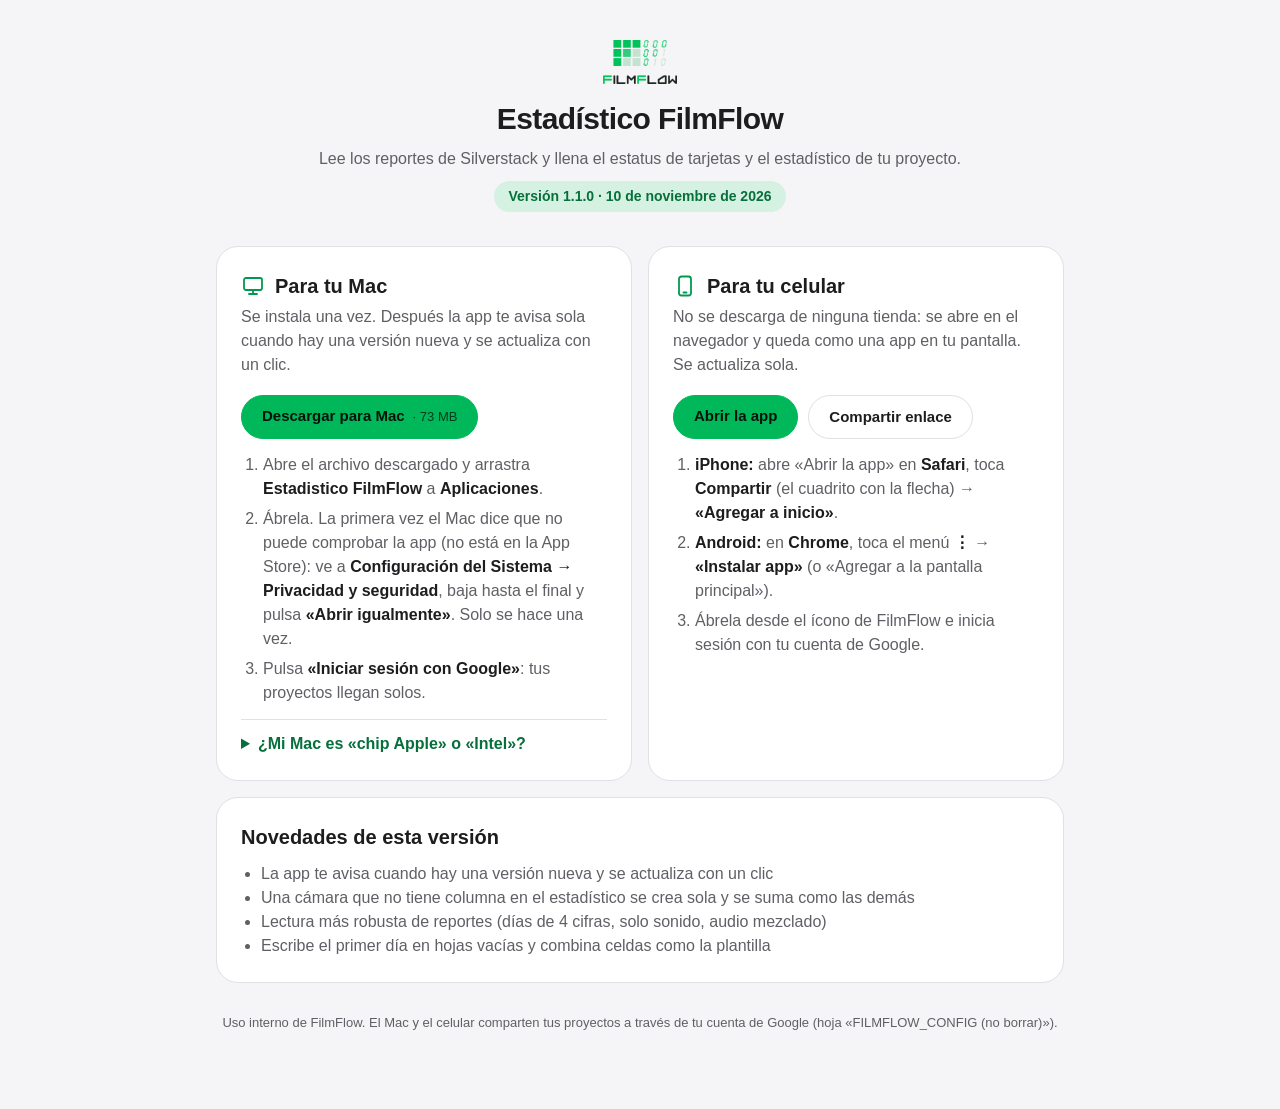
==== index.html @ 20739959 "Versión 1.1.0" ====
<!doctype html>
<html lang="es">
<head>
<meta charset="utf-8">
<meta name="viewport" content="width=device-width,initial-scale=1,viewport-fit=cover">
<title>Estadístico FilmFlow · Descargar</title>
<meta name="description" content="Descarga la app Estadístico FilmFlow para Mac y ábrela en tu celular.">
<link rel="icon" href="app/assets/icono-192.png">
<link rel="apple-touch-icon" href="app/assets/icono-180.png">
<link rel="stylesheet" href="app/paleta.css">
<style>
  :root{--r:22px}
  *{box-sizing:border-box}
  body{margin:0;background:var(--fondo);color:var(--texto);font:16px/1.5 -apple-system,BlinkMacSystemFont,"SF Pro Text","Helvetica Neue",Arial,sans-serif;-webkit-font-smoothing:antialiased}
  main{max-width:880px;margin:0 auto;padding:40px 16px 64px}
  header{display:flex;flex-direction:column;align-items:center;text-align:center;gap:10px;margin-bottom:34px}
  header img{height:44px}
  .logo-oscuro{display:none}
  @media (prefers-color-scheme: dark){.logo-claro{display:none}.logo-oscuro{display:block}}
  h1{font-size:30px;line-height:1.15;margin:8px 0 0;letter-spacing:-.02em}
  .sub{color:var(--texto2);margin:0}
  .chip{display:inline-flex;gap:8px;align-items:center;background:var(--seleccion);color:var(--acento-texto);border-radius:999px;padding:5px 14px;font-size:14px;font-weight:600}
  .grid{display:grid;grid-template-columns:1fr 1fr;gap:16px}
  @media (max-width:720px){.grid{grid-template-columns:1fr}}
  .tarjeta{background:var(--superficie);border:1px solid var(--separador);border-radius:var(--r);padding:24px}
  .tarjeta h2{font-size:20px;margin:0 0 4px;display:flex;align-items:center;gap:10px}
  .tarjeta h2 svg{width:24px;height:24px;flex:none;color:var(--acento-ui)}
  .botones{display:flex;flex-wrap:wrap;gap:10px;margin:18px 0 6px}
  .btn{display:inline-flex;align-items:center;justify-content:center;gap:8px;min-height:44px;padding:0 20px;border-radius:999px;font-weight:600;font-size:15px;
       text-decoration:none;border:1px solid var(--separador);background:var(--boton);color:var(--texto);cursor:pointer}
  .btn:hover{background:var(--boton-hover)}
  .btn.principal{background:var(--acento);border-color:var(--acento);color:var(--sobre-acento)}
  .btn.principal:hover{background:var(--acento-hover)}
  .btn[hidden]{display:none}
  .peso{font-weight:400;opacity:.75;font-size:13px}
  ol{margin:14px 0 0;padding-left:22px;color:var(--texto2)}
  ol li{margin:6px 0}
  b,strong{color:var(--texto)}
  details{margin-top:14px;border-top:1px solid var(--separador);padding-top:12px}
  summary{cursor:pointer;font-weight:600;color:var(--acento-texto)}
  .novedades{margin-top:16px}
  .novedades ul{margin:10px 0 0;padding-left:20px;color:var(--texto2)}
  .nota{font-size:13px;color:var(--texto2);text-align:center;margin-top:30px}
  #toast{position:fixed;left:50%;bottom:24px;transform:translateX(-50%);background:var(--texto);color:var(--fondo);padding:10px 18px;border-radius:999px;font-size:14px;opacity:0;transition:opacity .2s;pointer-events:none}
  #toast.on{opacity:1}
</style>
</head>
<body>
<main>
  <header>
    <img class="logo-claro" src="app/assets/logo_filmflow_claro.png" alt="FilmFlow">
    <img class="logo-oscuro" src="app/assets/logo_filmflow_oscuro.png" alt="FilmFlow">
    <h1>Estadístico FilmFlow</h1>
    <p class="sub">Lee los reportes de Silverstack y llena el estatus de tarjetas y el estadístico de tu proyecto.</p>
    <span class="chip" id="version">Última versión</span>
  </header>

  <div class="grid">
    <section class="tarjeta">
      <h2><svg viewBox="0 0 24 24" fill="none" stroke="currentColor" stroke-width="1.8" stroke-linecap="round"><rect x="3" y="4" width="18" height="12" rx="2"/><path d="M8 20h8M12 16v4"/></svg>Para tu Mac</h2>
      <p class="sub">Se instala una vez. Después la app te avisa sola cuando hay una versión nueva y se actualiza con un clic.</p>
      <div class="botones">
        <a class="btn principal" id="mac" href="#" title="Bajar el instalador para Mac con chip Apple (M1, M2, M3, M4…).">Descargar para Mac <span class="peso" id="peso-mac"></span></a>
        <a class="btn" id="mac-intel" href="#" hidden title="Bajar el instalador para Mac con procesador Intel (Mac de 2020 o antes).">Mac con Intel <span class="peso" id="peso-intel"></span></a>
      </div>
      <ol>
        <li>Abre el archivo descargado y arrastra <b>Estadistico FilmFlow</b> a <b>Aplicaciones</b>.</li>
        <li>Ábrela. La primera vez el Mac dice que no puede comprobar la app (no está en la App Store): ve a
          <b>Configuración del Sistema → Privacidad y seguridad</b>, baja hasta el final y pulsa <b>«Abrir igualmente»</b>. Solo se hace una vez.</li>
        <li>Pulsa <b>«Iniciar sesión con Google»</b>: tus proyectos llegan solos.</li>
      </ol>
      <details>
        <summary>¿Mi Mac es «chip Apple» o «Intel»?</summary>
        <p class="sub">Menú  → <b>Acerca de este Mac</b>. Si dice <b>Chip: Apple M…</b> usa el botón verde. Si dice <b>Procesador: Intel</b> usa «Mac con Intel».</p>
      </details>
    </section>

    <section class="tarjeta">
      <h2><svg viewBox="0 0 24 24" fill="none" stroke="currentColor" stroke-width="1.8" stroke-linecap="round"><rect x="6" y="2.5" width="12" height="19" rx="2.5"/><path d="M10.5 18.5h3"/></svg>Para tu celular</h2>
      <p class="sub">No se descarga de ninguna tienda: se abre en el navegador y queda como una app en tu pantalla. Se actualiza sola.</p>
      <div class="botones">
        <a class="btn principal" href="app/index.html" title="Abrir la app del celular en este navegador.">Abrir la app</a>
        <button class="btn" id="compartir" type="button" title="Mandar este enlace a otro data manager (WhatsApp, correo…).">Compartir enlace</button>
      </div>
      <ol>
        <li><b>iPhone:</b> abre «Abrir la app» en <b>Safari</b>, toca <b>Compartir</b> (el cuadrito con la flecha) → <b>«Agregar a inicio»</b>.</li>
        <li><b>Android:</b> en <b>Chrome</b>, toca el menú <b>⋮</b> → <b>«Instalar app»</b> (o «Agregar a la pantalla principal»).</li>
        <li>Ábrela desde el ícono de FilmFlow e inicia sesión con tu cuenta de Google.</li>
      </ol>
    </section>
  </div>

  <section class="tarjeta novedades" id="caja-novedades" hidden>
    <h2>Novedades de esta versión</h2>
    <ul id="novedades"></ul>
  </section>

  <p class="nota">Uso interno de FilmFlow. El Mac y el celular comparten tus proyectos a través de tu cuenta de Google
    (hoja «FILMFLOW_CONFIG (no borrar)»).</p>
</main>
<div id="toast"></div>
<script>
  const REPO = "https://github.com/filmflowtv/FilmFlow-descargas/releases/latest/download/";
  const mb = (b) => b ? `· ${Math.round(b / 1e6)} MB` : "";
  const toast = (t) => { const e = document.getElementById("toast"); e.textContent = t; e.classList.add("on"); setTimeout(() => e.classList.remove("on"), 3000); };
  document.getElementById("mac").href = REPO + "Estadistico_FilmFlow.dmg";
  document.getElementById("mac-intel").href = REPO + "Estadistico_FilmFlow_Intel.dmg";
  fetch("version.json?t=" + Date.now(), { cache: "no-store" }).then((r) => r.json()).then((v) => {
    const f = v.fecha ? new Date(v.fecha + "T12:00:00").toLocaleDateString("es-CO", { day: "numeric", month: "long", year: "numeric" }) : "";
    document.getElementById("version").textContent = `Versión ${v.version}${f ? " · " + f : ""}`;
    if (v.dmg_arm64) document.getElementById("peso-mac").textContent = mb(v.dmg_arm64.tamano);
    if (v.dmg_intel) { const b = document.getElementById("mac-intel"); b.hidden = false; document.getElementById("peso-intel").textContent = mb(v.dmg_intel.tamano); }
    if (v.novedades && v.novedades.length) {
      document.getElementById("novedades").innerHTML = v.novedades.map((n) => `<li>${String(n).replace(/[<&]/g, (c) => c === "<" ? "&lt;" : "&amp;")}</li>`).join("");
      document.getElementById("caja-novedades").hidden = false;
    }
  }).catch(() => {});
  document.getElementById("compartir").onclick = async () => {
    const url = location.href.split("#")[0].split("?")[0];
    try { if (navigator.share) { await navigator.share({ title: "Estadístico FilmFlow", text: "Instala la app Estadístico FilmFlow:", url }); return; } } catch (e) { if (e.name === "AbortError") return; }
    try { await navigator.clipboard.writeText(url); toast("Enlace copiado"); } catch (e) { toast(url); }
  };
</script>
</body>
</html>
---- app/paleta.css ----
:root{--fondo:#F5F5F7;--lateral:#E9E9EC;--superficie:#FFFFFF;--campo:#FFFFFF;--boton:#FFFFFF;--boton-hover:#F0F0F3;--boton-pulsado:#E3E3E8;--separador:#E0E0E5;--borde-campo:#C9C9CF;--texto:#1D1D1F;--texto2:#5F5F65;--texto-off:#A1A1A8;--acento:#00B85A;--acento-hover:#00A651;--acento-pulsado:#008F46;--acento-ui:#009A4E;--acento-texto:#066F3C;--sobre-acento:#04130A;--seleccion:#D5F1E1;--exito:#087A42;--aviso:#8F5600;--error:#C4001A;--info:#5F5F65;--aviso-fondo:#FFF3D6;--error-fondo:#FDE4E4;--exito-fondo:#DDF3E6;color-scheme:light}
@media (prefers-color-scheme: dark){:root:not([data-tema="claro"]){--fondo:#171918;--lateral:#1C1F1D;--superficie:#242725;--campo:#1B1D1C;--boton:#303432;--boton-hover:#3A3F3C;--boton-pulsado:#262A28;--separador:#383C3A;--borde-campo:#454A47;--texto:#F2F4F3;--texto2:#A9B1AC;--texto-off:#707975;--acento:#00B85A;--acento-hover:#1FCB72;--acento-pulsado:#009B4B;--acento-ui:#00B85A;--acento-texto:#2BD97A;--sobre-acento:#06140B;--seleccion:#1F4A33;--exito:#2BD97A;--aviso:#F0B03A;--error:#FF7B72;--info:#A9B1AC;--aviso-fondo:#3A311B;--error-fondo:#3E2423;--exito-fondo:#173A28;color-scheme:dark}}
:root[data-tema="oscuro"]{--fondo:#171918;--lateral:#1C1F1D;--superficie:#242725;--campo:#1B1D1C;--boton:#303432;--boton-hover:#3A3F3C;--boton-pulsado:#262A28;--separador:#383C3A;--borde-campo:#454A47;--texto:#F2F4F3;--texto2:#A9B1AC;--texto-off:#707975;--acento:#00B85A;--acento-hover:#1FCB72;--acento-pulsado:#009B4B;--acento-ui:#00B85A;--acento-texto:#2BD97A;--sobre-acento:#06140B;--seleccion:#1F4A33;--exito:#2BD97A;--aviso:#F0B03A;--error:#FF7B72;--info:#A9B1AC;--aviso-fondo:#3A311B;--error-fondo:#3E2423;--exito-fondo:#173A28;color-scheme:dark}
:root[data-tema="claro"]{--fondo:#F5F5F7;--lateral:#E9E9EC;--superficie:#FFFFFF;--campo:#FFFFFF;--boton:#FFFFFF;--boton-hover:#F0F0F3;--boton-pulsado:#E3E3E8;--separador:#E0E0E5;--borde-campo:#C9C9CF;--texto:#1D1D1F;--texto2:#5F5F65;--texto-off:#A1A1A8;--acento:#00B85A;--acento-hover:#00A651;--acento-pulsado:#008F46;--acento-ui:#009A4E;--acento-texto:#066F3C;--sobre-acento:#04130A;--seleccion:#D5F1E1;--exito:#087A42;--aviso:#8F5600;--error:#C4001A;--info:#5F5F65;--aviso-fondo:#FFF3D6;--error-fondo:#FDE4E4;--exito-fondo:#DDF3E6;color-scheme:light}
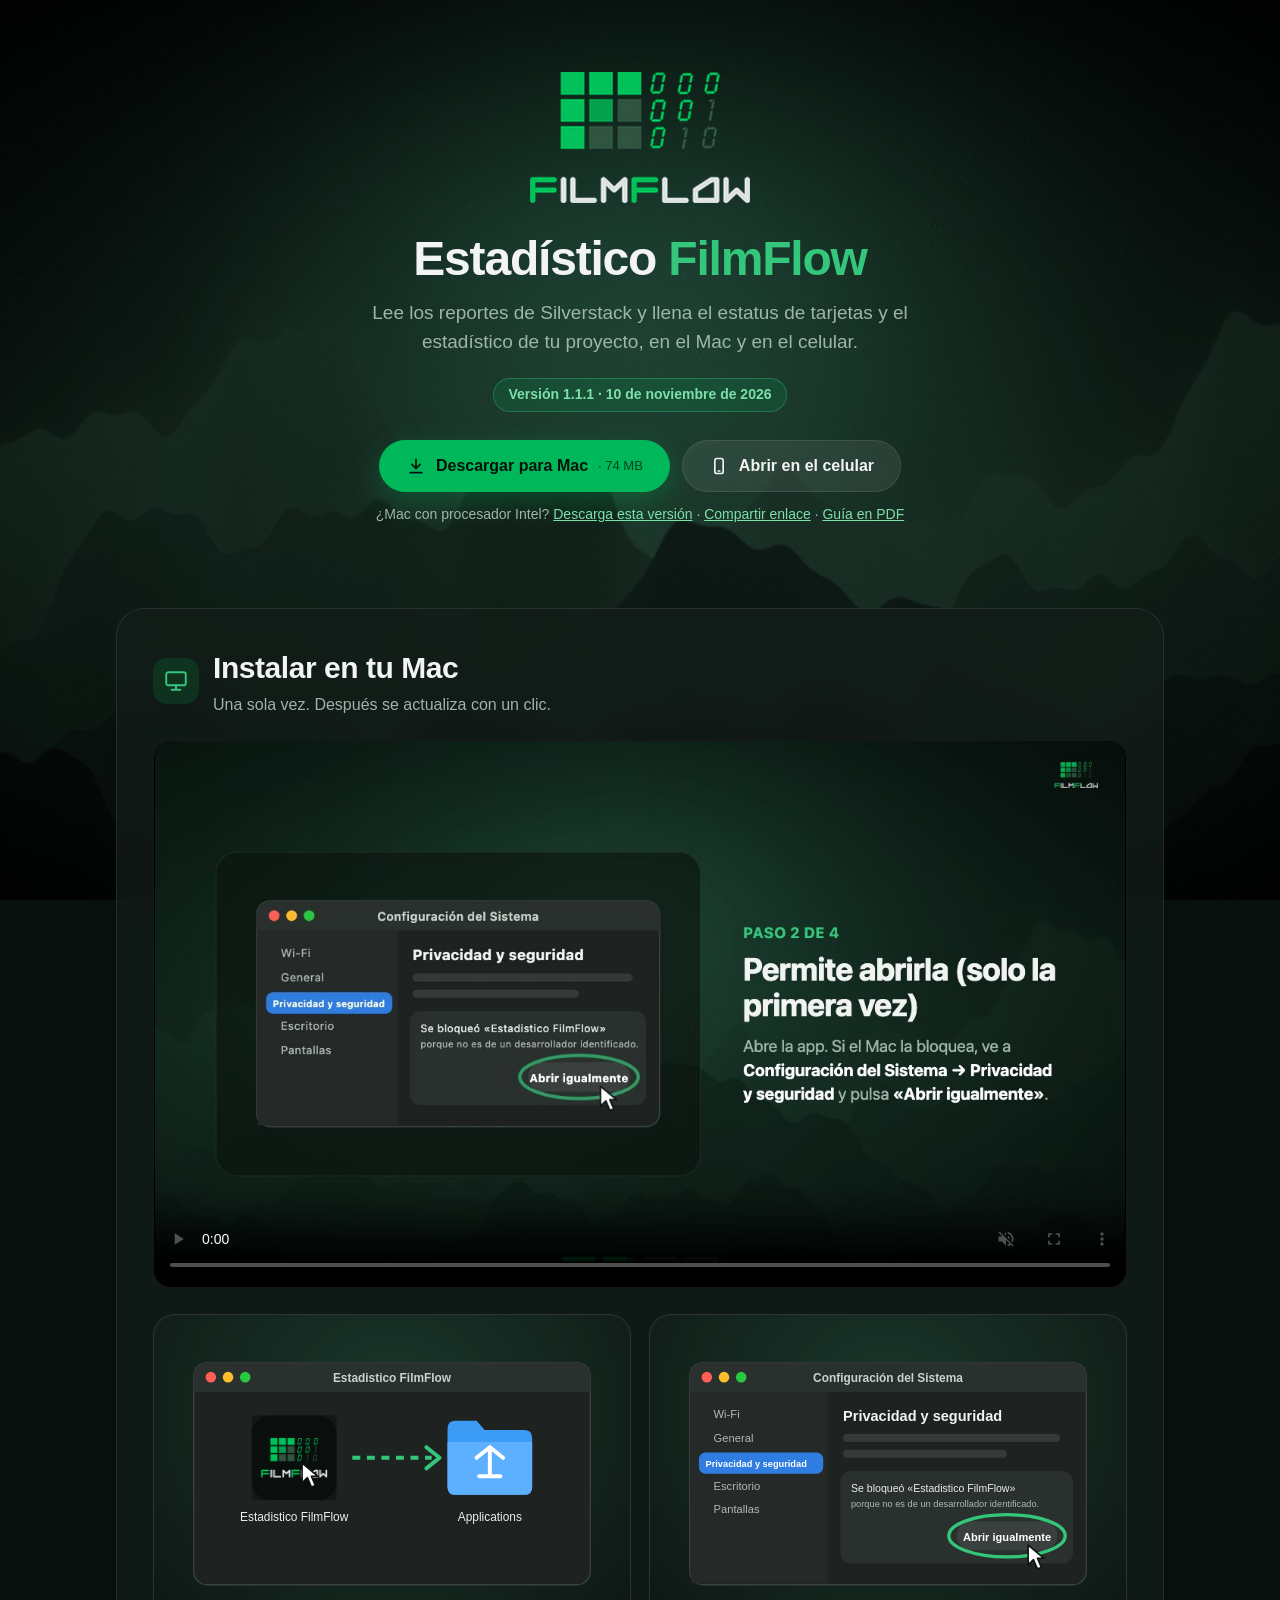
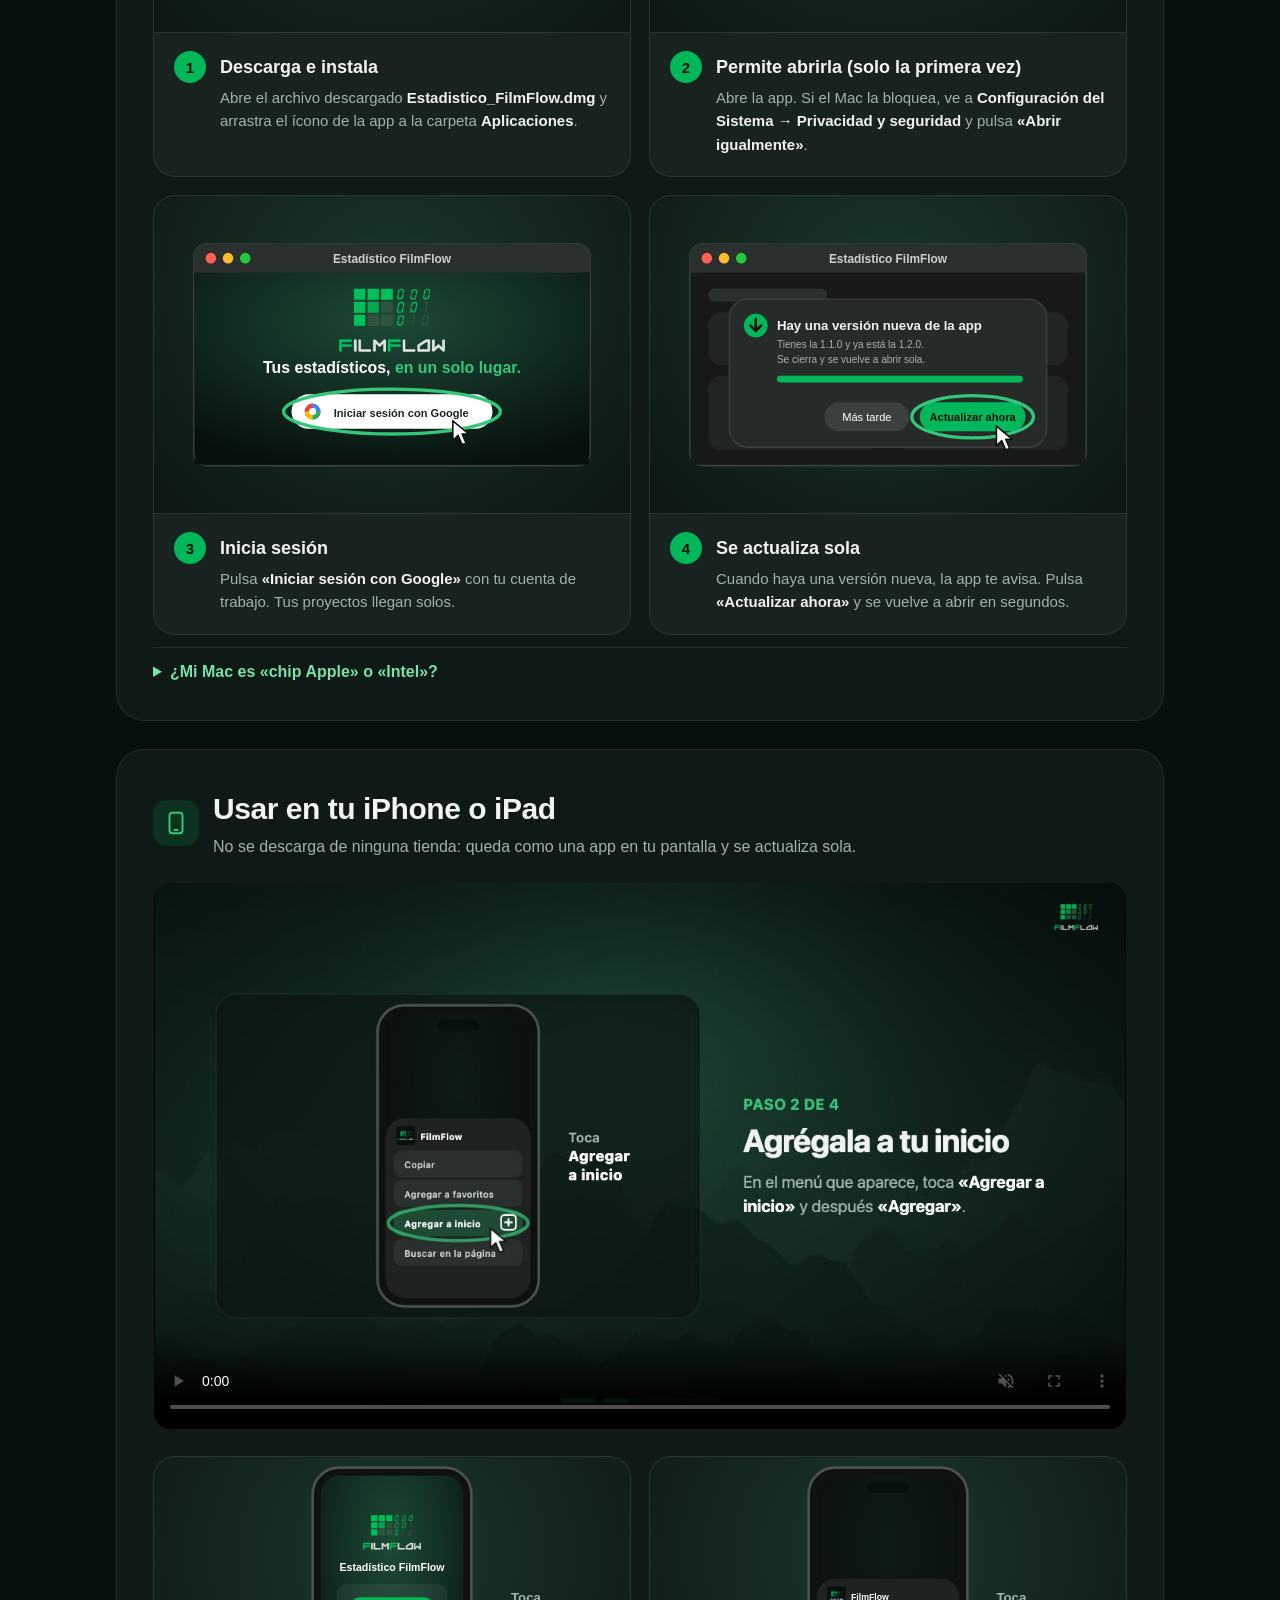
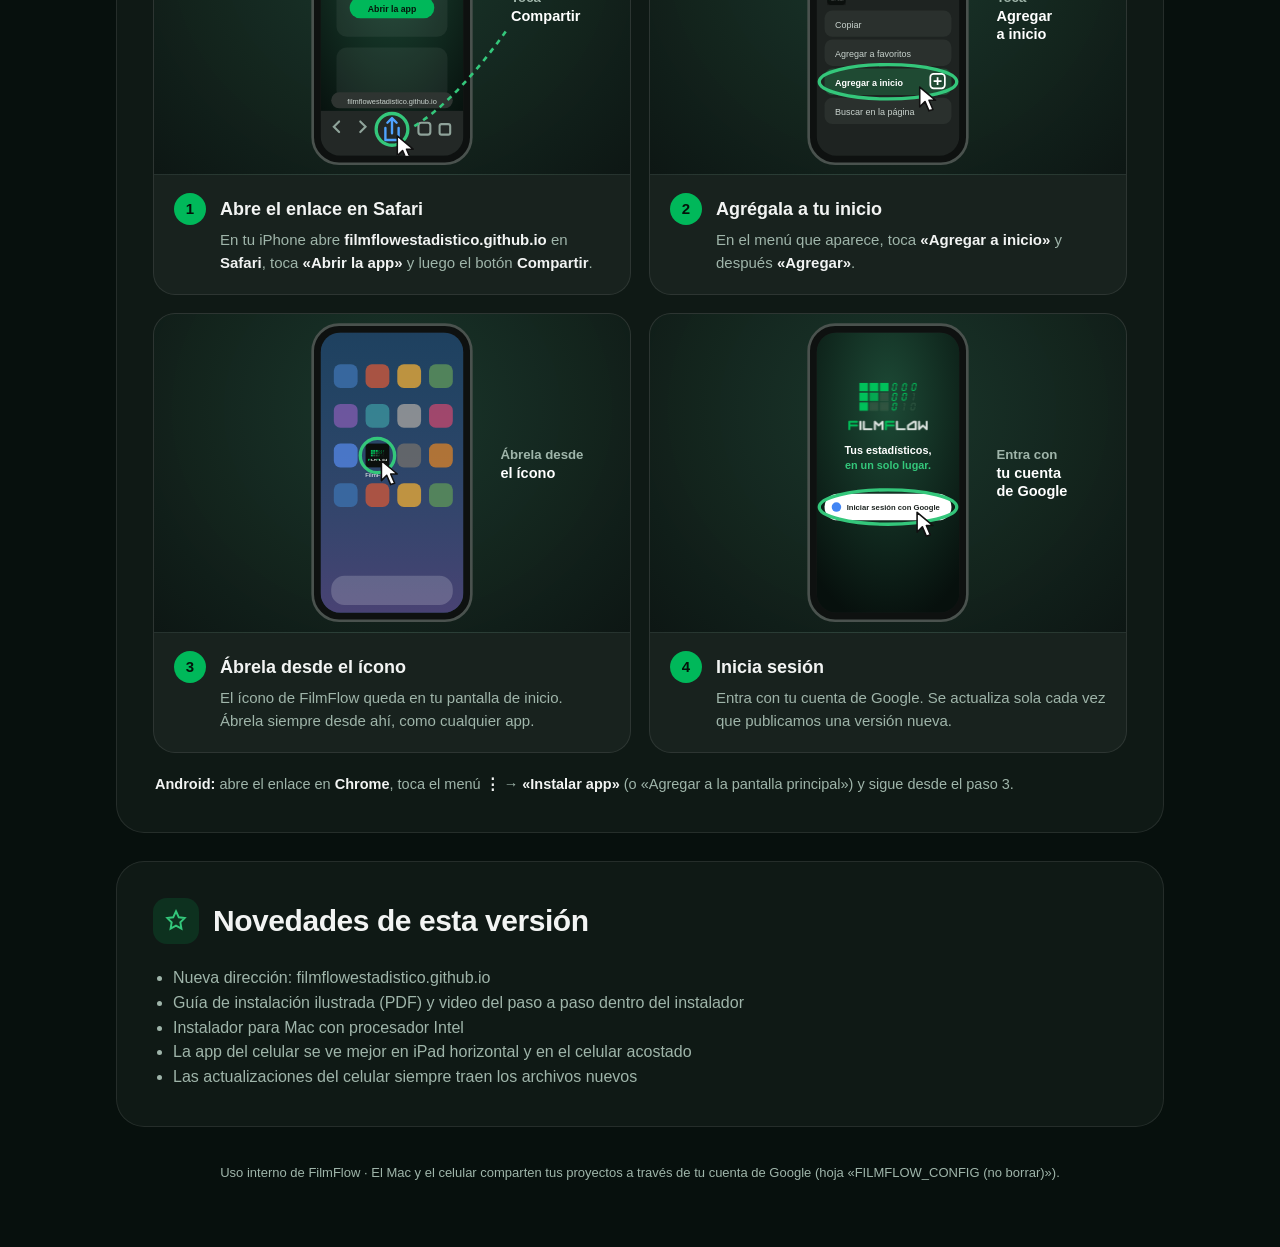
==== commit 0936b3d6: "Versión 1.1.1" ====
--- a/index.html
+++ b/index.html
@@ -4,122 +4,144 @@
 <meta charset="utf-8">
 <meta name="viewport" content="width=device-width,initial-scale=1,viewport-fit=cover">
 <title>Estadístico FilmFlow · Descargar</title>
-<meta name="description" content="Descarga la app Estadístico FilmFlow para Mac y ábrela en tu celular.">
+<meta name="description" content="Descarga Estadístico FilmFlow para Mac y úsala en tu celular. Guía ilustrada paso a paso.">
+<meta name="theme-color" content="#07100D">
 <link rel="icon" href="app/assets/icono-192.png">
 <link rel="apple-touch-icon" href="app/assets/icono-180.png">
-<link rel="stylesheet" href="app/paleta.css">
 <style>
-  :root{--r:22px}
+  :root{--verde:#00B85A;--verde2:#34C77B;--texto:#F2F4F3;--texto2:#9FB5AA;--tarjeta:rgba(20,30,26,.72);--borde:rgba(255,255,255,.09);color-scheme:dark}
   *{box-sizing:border-box}
-  body{margin:0;background:var(--fondo);color:var(--texto);font:16px/1.5 -apple-system,BlinkMacSystemFont,"SF Pro Text","Helvetica Neue",Arial,sans-serif;-webkit-font-smoothing:antialiased}
-  main{max-width:880px;margin:0 auto;padding:40px 16px 64px}
-  header{display:flex;flex-direction:column;align-items:center;text-align:center;gap:10px;margin-bottom:34px}
-  header img{height:44px}
-  .logo-oscuro{display:none}
-  @media (prefers-color-scheme: dark){.logo-claro{display:none}.logo-oscuro{display:block}}
-  h1{font-size:30px;line-height:1.15;margin:8px 0 0;letter-spacing:-.02em}
-  .sub{color:var(--texto2);margin:0}
-  .chip{display:inline-flex;gap:8px;align-items:center;background:var(--seleccion);color:var(--acento-texto);border-radius:999px;padding:5px 14px;font-size:14px;font-weight:600}
-  .grid{display:grid;grid-template-columns:1fr 1fr;gap:16px}
-  @media (max-width:720px){.grid{grid-template-columns:1fr}}
-  .tarjeta{background:var(--superficie);border:1px solid var(--separador);border-radius:var(--r);padding:24px}
-  .tarjeta h2{font-size:20px;margin:0 0 4px;display:flex;align-items:center;gap:10px}
-  .tarjeta h2 svg{width:24px;height:24px;flex:none;color:var(--acento-ui)}
-  .botones{display:flex;flex-wrap:wrap;gap:10px;margin:18px 0 6px}
-  .btn{display:inline-flex;align-items:center;justify-content:center;gap:8px;min-height:44px;padding:0 20px;border-radius:999px;font-weight:600;font-size:15px;
-       text-decoration:none;border:1px solid var(--separador);background:var(--boton);color:var(--texto);cursor:pointer}
-  .btn:hover{background:var(--boton-hover)}
-  .btn.principal{background:var(--acento);border-color:var(--acento);color:var(--sobre-acento)}
-  .btn.principal:hover{background:var(--acento-hover)}
+  html{background:#07100D}
+  body{margin:0;color:var(--texto);font:16px/1.55 -apple-system,BlinkMacSystemFont,"SF Pro Text","Helvetica Neue",Arial,sans-serif;-webkit-font-smoothing:antialiased;
+       background:#07100D url(fondo.jpg) center top/cover fixed no-repeat;min-height:100vh}
+  @supports (-webkit-touch-callout:none){body{background-attachment:scroll}}
+  body::before{content:"";position:fixed;inset:0;background:radial-gradient(ellipse at 50% 0%,rgba(29,74,54,.35),transparent 60%),linear-gradient(180deg,rgba(7,16,13,.15),rgba(7,16,13,.75));pointer-events:none;z-index:-1}
+  main{max-width:1080px;margin:0 auto;padding:max(48px,env(safe-area-inset-top)) 16px 64px}
+  .hero{text-align:center;padding:24px 0 40px}
+  .hero .logo{width:min(220px,58vw);height:auto;margin-bottom:22px}
+  h1{font-size:clamp(30px,6vw,48px);line-height:1.1;margin:0 0 12px;letter-spacing:-.025em;font-weight:800}
+  h1 span{color:var(--verde2)}
+  .lead{color:var(--texto2);font-size:clamp(16px,2.2vw,19px);max-width:620px;margin:0 auto 22px}
+  .chip{display:inline-block;background:rgba(0,184,90,.14);border:1px solid rgba(52,199,123,.35);color:#7BE0A9;border-radius:999px;padding:5px 14px;font-size:14px;font-weight:600}
+  .acciones{display:flex;flex-wrap:wrap;gap:12px;justify-content:center;margin-top:28px}
+  .btn{display:inline-flex;align-items:center;justify-content:center;gap:10px;min-height:52px;padding:0 26px;border-radius:999px;font-weight:700;font-size:16px;
+       text-decoration:none;white-space:nowrap;border:1px solid var(--borde);background:rgba(255,255,255,.08);color:var(--texto);cursor:pointer;transition:transform .15s,background .15s}
+  .btn:hover{background:rgba(255,255,255,.14);transform:translateY(-1px)}
+  .btn.principal{background:var(--verde);border-color:var(--verde);color:#04130A;box-shadow:0 10px 30px rgba(0,184,90,.28)}
+  .btn.principal:hover{background:#1FCB72}
+  .btn svg{width:20px;height:20px}
+  .btn .peso{font-weight:500;opacity:.7;font-size:13px}
   .btn[hidden]{display:none}
-  .peso{font-weight:400;opacity:.75;font-size:13px}
-  ol{margin:14px 0 0;padding-left:22px;color:var(--texto2)}
-  ol li{margin:6px 0}
-  b,strong{color:var(--texto)}
-  details{margin-top:14px;border-top:1px solid var(--separador);padding-top:12px}
-  summary{cursor:pointer;font-weight:600;color:var(--acento-texto)}
-  .novedades{margin-top:16px}
-  .novedades ul{margin:10px 0 0;padding-left:20px;color:var(--texto2)}
-  .nota{font-size:13px;color:var(--texto2);text-align:center;margin-top:30px}
-  #toast{position:fixed;left:50%;bottom:24px;transform:translateX(-50%);background:var(--texto);color:var(--fondo);padding:10px 18px;border-radius:999px;font-size:14px;opacity:0;transition:opacity .2s;pointer-events:none}
+  .mini{font-size:14px;color:var(--texto2);margin-top:12px}
+  .mini a{color:#7BE0A9}
+  section.bloque{background:var(--tarjeta);border:1px solid var(--borde);border-radius:28px;padding:clamp(20px,4vw,36px);margin-top:28px;
+                  -webkit-backdrop-filter:blur(14px);backdrop-filter:blur(14px)}
+  .cab{display:flex;align-items:center;gap:14px;flex-wrap:wrap;margin-bottom:22px}
+  .cab .ico{width:46px;height:46px;border-radius:14px;background:rgba(0,184,90,.15);display:grid;place-items:center;flex:none}
+  .cab .ico svg{width:26px;height:26px;color:var(--verde2)}
+  .cab h2{margin:0;font-size:clamp(22px,3.4vw,30px);letter-spacing:-.015em}
+  .cab p{margin:2px 0 0;color:var(--texto2)}
+  .cab .btn{margin-left:auto}
+  .video{width:100%;border-radius:18px;border:1px solid var(--borde);background:#000;display:block;aspect-ratio:16/9;margin-bottom:26px}
+  ol.pasos{list-style:none;margin:0;padding:0;display:grid;grid-template-columns:repeat(2,minmax(0,1fr));gap:18px}
+  @media (max-width:760px){ol.pasos{grid-template-columns:1fr}}
+  .paso{background:rgba(255,255,255,.04);border:1px solid var(--borde);border-radius:22px;overflow:hidden}
+  .lienzo{background:radial-gradient(ellipse at 50% 30%,rgba(29,74,54,.55),rgba(7,16,13,.6));border-bottom:1px solid var(--borde)}
+  .ilus{display:block;width:100%;height:auto}
+  .txt{display:flex;gap:14px;padding:18px 20px 20px}
+  .num{flex:none;width:32px;height:32px;border-radius:50%;background:var(--verde);color:#04130A;font-weight:800;display:grid;place-items:center;font-size:15px}
+  .txt h3{margin:3px 0 4px;font-size:18px}
+  .txt p{margin:0;color:var(--texto2);font-size:15px}
+  .txt b{color:var(--texto);font-weight:650}
+  .nota{margin:20px 2px 0;color:var(--texto2);font-size:14.5px}
+  .nota b{color:var(--texto)}
+  details{margin-top:12px;border-top:1px solid var(--borde);padding-top:12px}
+  summary{cursor:pointer;font-weight:650;color:#7BE0A9}
+  #novedades ul{margin:0;padding-left:20px;color:var(--texto2)}
+  footer{text-align:center;color:var(--texto2);font-size:13px;margin-top:36px}
+  #toast{position:fixed;left:50%;bottom:24px;transform:translateX(-50%);background:#fff;color:#07100D;padding:10px 18px;border-radius:999px;font-size:14px;font-weight:600;opacity:0;transition:opacity .2s;pointer-events:none}
   #toast.on{opacity:1}
+  
+.vivo .pulso{transform-box:fill-box;transform-origin:center;animation:pulso 1.8s ease-out infinite}
+@keyframes pulso{0%{opacity:.95;transform:scale(.92)}70%{opacity:0;transform:scale(1.25)}100%{opacity:0}}
+.vivo .flujo{animation:flujo 1s linear infinite}@keyframes flujo{to{stroke-dashoffset:-22}}
+.vivo .arrastre{animation:arrastre 3.2s ease-in-out infinite}
+@keyframes arrastre{0%,12%{transform:translate(0,0);opacity:0}18%{opacity:1}62%,78%{transform:translate(148px,0);opacity:1}92%,100%{transform:translate(148px,0);opacity:0}}
+.vivo .cursor-boton{animation:clic 2.4s ease-in-out infinite}
+@keyframes clic{0%{transform:translate(30px,26px)}45%,60%{transform:translate(0,0) scale(1)}52%{transform:translate(0,0) scale(.85)}100%{transform:translate(0,0)}}
+.vivo .barra-llena{transform-box:fill-box;transform-origin:left;animation:llena 3.4s ease-in-out infinite}
+@keyframes llena{0%{transform:scaleX(0)}80%,100%{transform:scaleX(1)}}
+.vivo .sube{animation:sube 3s ease-out infinite}@keyframes sube{0%{transform:translateY(140px)}25%,100%{transform:translateY(0)}}
+.vivo .aparece{animation:aparece 3s ease-out infinite}@keyframes aparece{0%,10%{transform:scale(0);opacity:0}35%{transform:scale(1.15);opacity:1}45%,100%{transform:scale(1)}}
+@media (prefers-reduced-motion:reduce){.vivo *{animation:none!important}}
+
 </style>
 </head>
 <body>
 <main>
-  <header>
-    <img class="logo-claro" src="app/assets/logo_filmflow_claro.png" alt="FilmFlow">
-    <img class="logo-oscuro" src="app/assets/logo_filmflow_oscuro.png" alt="FilmFlow">
-    <h1>Estadístico FilmFlow</h1>
-    <p class="sub">Lee los reportes de Silverstack y llena el estatus de tarjetas y el estadístico de tu proyecto.</p>
+  <header class="hero">
+    <img class="logo" src="app/assets/logo_filmflow_grande.png" alt="FilmFlow">
+    <h1>Estadístico <span>FilmFlow</span></h1>
+    <p class="lead">Lee los reportes de Silverstack y llena el estatus de tarjetas y el estadístico de tu proyecto, en el Mac y en el celular.</p>
     <span class="chip" id="version">Última versión</span>
+    <div class="acciones">
+      <a class="btn principal" id="mac" href="https://github.com/FilmFlowEstadistico/filmflowestadistico.github.io/releases/latest/download/Estadistico_FilmFlow.dmg" title="Bajar el instalador para Mac con chip Apple (M1, M2, M3, M4…).">
+        <svg viewBox="0 0 24 24" fill="none" stroke="currentColor" stroke-width="2" stroke-linecap="round"><path d="M12 4v11M7 10l5 5 5-5M5 20h14"/></svg>Descargar para Mac <span class="peso" id="peso-mac"></span></a>
+      <a class="btn" href="app/index.html" title="Abrir la app del celular en este navegador (para instalarla en el iPhone sigue los pasos de abajo).">
+        <svg viewBox="0 0 24 24" fill="none" stroke="currentColor" stroke-width="2" stroke-linecap="round"><rect x="7" y="3" width="10" height="18" rx="2.5"/><path d="M11 18h2"/></svg>Abrir en el celular</a>
+    </div>
+    <p class="mini"><span id="intel">¿Mac con procesador Intel? <a id="mac-intel" href="https://github.com/FilmFlowEstadistico/filmflowestadistico.github.io/releases/latest/download/Estadistico_FilmFlow_Intel.dmg" title="Bajar el instalador para Mac con procesador Intel (Mac de 2020 o antes).">Descarga esta versión</a> · </span><a href="#" id="compartir" title="Mandar este enlace a otro data manager (WhatsApp, correo…).">Compartir enlace</a>
+      · <a href="guia/guia_instalacion.pdf" target="_blank" title="Abrir la guía de instalación ilustrada en PDF (para imprimir o enviar).">Guía en PDF</a></p>
   </header>
 
-  <div class="grid">
-    <section class="tarjeta">
-      <h2><svg viewBox="0 0 24 24" fill="none" stroke="currentColor" stroke-width="1.8" stroke-linecap="round"><rect x="3" y="4" width="18" height="12" rx="2"/><path d="M8 20h8M12 16v4"/></svg>Para tu Mac</h2>
-      <p class="sub">Se instala una vez. Después la app te avisa sola cuando hay una versión nueva y se actualiza con un clic.</p>
-      <div class="botones">
-        <a class="btn principal" id="mac" href="#" title="Bajar el instalador para Mac con chip Apple (M1, M2, M3, M4…).">Descargar para Mac <span class="peso" id="peso-mac"></span></a>
-        <a class="btn" id="mac-intel" href="#" hidden title="Bajar el instalador para Mac con procesador Intel (Mac de 2020 o antes).">Mac con Intel <span class="peso" id="peso-intel"></span></a>
-      </div>
-      <ol>
-        <li>Abre el archivo descargado y arrastra <b>Estadistico FilmFlow</b> a <b>Aplicaciones</b>.</li>
-        <li>Ábrela. La primera vez el Mac dice que no puede comprobar la app (no está en la App Store): ve a
-          <b>Configuración del Sistema → Privacidad y seguridad</b>, baja hasta el final y pulsa <b>«Abrir igualmente»</b>. Solo se hace una vez.</li>
-        <li>Pulsa <b>«Iniciar sesión con Google»</b>: tus proyectos llegan solos.</li>
-      </ol>
-      <details>
-        <summary>¿Mi Mac es «chip Apple» o «Intel»?</summary>
-        <p class="sub">Menú  → <b>Acerca de este Mac</b>. Si dice <b>Chip: Apple M…</b> usa el botón verde. Si dice <b>Procesador: Intel</b> usa «Mac con Intel».</p>
-      </details>
-    </section>
-
-    <section class="tarjeta">
-      <h2><svg viewBox="0 0 24 24" fill="none" stroke="currentColor" stroke-width="1.8" stroke-linecap="round"><rect x="6" y="2.5" width="12" height="19" rx="2.5"/><path d="M10.5 18.5h3"/></svg>Para tu celular</h2>
-      <p class="sub">No se descarga de ninguna tienda: se abre en el navegador y queda como una app en tu pantalla. Se actualiza sola.</p>
-      <div class="botones">
-        <a class="btn principal" href="app/index.html" title="Abrir la app del celular en este navegador.">Abrir la app</a>
-        <button class="btn" id="compartir" type="button" title="Mandar este enlace a otro data manager (WhatsApp, correo…).">Compartir enlace</button>
-      </div>
-      <ol>
-        <li><b>iPhone:</b> abre «Abrir la app» en <b>Safari</b>, toca <b>Compartir</b> (el cuadrito con la flecha) → <b>«Agregar a inicio»</b>.</li>
-        <li><b>Android:</b> en <b>Chrome</b>, toca el menú <b>⋮</b> → <b>«Instalar app»</b> (o «Agregar a la pantalla principal»).</li>
-        <li>Ábrela desde el ícono de FilmFlow e inicia sesión con tu cuenta de Google.</li>
-      </ol>
-    </section>
-  </div>
-
-  <section class="tarjeta novedades" id="caja-novedades" hidden>
-    <h2>Novedades de esta versión</h2>
-    <ul id="novedades"></ul>
+  <section class="bloque" id="instalar-mac">
+    <div class="cab"><div class="ico"><svg viewBox="0 0 24 24" fill="none" stroke="currentColor" stroke-width="1.8" stroke-linecap="round"><rect x="3" y="4" width="18" height="12" rx="2"/><path d="M8 20h8M12 16v4"/></svg></div>
+      <div><h2>Instalar en tu Mac</h2><p>Una sola vez. Después se actualiza con un clic.</p></div></div>
+    <video class="video" src="guia/mac.mp4" poster="guia/mac.jpg" controls playsinline muted preload="none" title="Video: cómo instalar en el Mac"></video>
+    <ol class="pasos"><li class="paso"><div class="lienzo"><svg class="ilus vivo" viewBox="0 0 360 240" role="img" xmlns="http://www.w3.org/2000/svg" font-family="-apple-system,BlinkMacSystemFont,Helvetica Neue,Arial,sans-serif"><defs><radialGradient id="fondoApp" cx="50%" cy="25%" r="80%"><stop offset="0" stop-color="#1D4A36"/><stop offset="1" stop-color="#07100D"/></radialGradient><linearGradient id="cielo" x1="0" y1="0" x2="0" y2="1"><stop offset="0" stop-color="#2B5876" stop-opacity=".2"/><stop offset="1" stop-color="#4E4376" stop-opacity=".9"/></linearGradient></defs><g><rect x="30" y="36" width="300" height="168" rx="10" fill="#1E2321" stroke="#3A413E"/><rect x="30" y="36" width="300" height="22" rx="10" fill="#2A302D"/><rect x="30" y="48" width="300" height="10" fill="#2A302D"/><circle cx="43" cy="47" r="4" fill="#FF5F57"/><circle cx="56" cy="47" r="4" fill="#FEBC2E"/><circle cx="69" cy="47" r="4" fill="#28C840"/><text x="180.0" y="51" fill="#C9D3CE" font-size="9" text-anchor="middle" font-weight="600">Estadistico FilmFlow</text><image href="app/assets/icono-180.png" x="74" y="76" width="64" height="64"/><text x="106" y="156" fill="#E8EEEB" font-size="9" text-anchor="middle">Estadistico FilmFlow</text><g transform="translate(222,78)"><path d="M0 8 Q0 2 6 2 H22 L28 9 H58 Q64 9 64 15 V52 Q64 58 58 58 H6 Q0 58 0 52 Z" fill="#3B9BF5"/><path d="M0 18 H64 V52 Q64 58 58 58 H6 Q0 58 0 52 Z" fill="#5CB0FF"/><path d="M22 30 l10 -8 l10 8 M32 22 v20 M24 44 h16" stroke="#fff" stroke-width="3" fill="none" stroke-linecap="round"/></g><text x="254" y="156" fill="#E8EEEB" font-size="9" text-anchor="middle">Applications</text><path d="M150 108 H210" stroke="#34C77B" stroke-width="3" stroke-dasharray="6 5" fill="none" class="flujo"/><path d="M206 100 L216 108 L206 116" stroke="#34C77B" stroke-width="3" fill="none" stroke-linecap="round" stroke-linejoin="round"/><g class="arrastre"><image href="app/assets/icono-180.png" x="74" y="76" width="64" height="64" opacity=".55"/><g transform="translate(112,112)"><g class=""><path d="M0 0 L0 15 L4 11 L7 18 L10 17 L7 10 L12 10 Z" fill="#fff" stroke="#111" stroke-width="1.2" stroke-linejoin="round"/></g></g></g></g></svg></div><div class="txt"><span class="num">1</span><div><h3>Descarga e instala</h3><p>Abre el archivo descargado <b>Estadistico_FilmFlow.dmg</b> y arrastra el ícono de la app a la carpeta <b>Aplicaciones</b>.</p></div></div></li><li class="paso"><div class="lienzo"><svg class="ilus vivo" viewBox="0 0 360 240" role="img" xmlns="http://www.w3.org/2000/svg" font-family="-apple-system,BlinkMacSystemFont,Helvetica Neue,Arial,sans-serif"><defs><radialGradient id="fondoApp" cx="50%" cy="25%" r="80%"><stop offset="0" stop-color="#1D4A36"/><stop offset="1" stop-color="#07100D"/></radialGradient><linearGradient id="cielo" x1="0" y1="0" x2="0" y2="1"><stop offset="0" stop-color="#2B5876" stop-opacity=".2"/><stop offset="1" stop-color="#4E4376" stop-opacity=".9"/></linearGradient></defs><g><rect x="30" y="36" width="300" height="168" rx="10" fill="#1E2321" stroke="#3A413E"/><rect x="30" y="36" width="300" height="22" rx="10" fill="#2A302D"/><rect x="30" y="48" width="300" height="10" fill="#2A302D"/><circle cx="43" cy="47" r="4" fill="#FF5F57"/><circle cx="56" cy="47" r="4" fill="#FEBC2E"/><circle cx="69" cy="47" r="4" fill="#28C840"/><text x="180.0" y="51" fill="#C9D3CE" font-size="9" text-anchor="middle" font-weight="600">Configuración del Sistema</text><rect x="31" y="58" width="104" height="145" fill="#252A28"/><text x="48" y="78" fill="#AEB8B3" font-size="8.5">Wi‑Fi</text><text x="48" y="96" fill="#AEB8B3" font-size="8.5">General</text><text x="48" y="114" fill="#AEB8B3" font-size="8.5"></text><text x="48" y="132" fill="#AEB8B3" font-size="8.5">Escritorio</text><text x="48" y="150" fill="#AEB8B3" font-size="8.5">Pantallas</text><rect x="37" y="104" width="94" height="16" rx="5" fill="#2F7DE1"/><text x="42" y="115" fill="#fff" font-size="7" font-weight="600">Privacidad y seguridad</text><text x="146" y="80" fill="#F2F4F3" font-size="11" font-weight="700">Privacidad y seguridad</text><rect x="146" y="90" width="164" height="6" rx="3" fill="#333A37"/><rect x="146" y="102" width="124" height="6" rx="3" fill="#333A37"/><rect x="144" y="118" width="176" height="70" rx="8" fill="#2A302D"/><text x="152" y="134" fill="#E8EEEB" font-size="8">Se bloqueó «Estadistico FilmFlow»</text><text x="152" y="145" fill="#AEB8B3" font-size="7">porque no es de un desarrollador identificado.</text><rect x="232" y="156" width="76" height="22" rx="11" fill="#3A403D"/><text x="270" y="171" fill="#fff" font-size="8.4" font-weight="700" text-anchor="middle">Abrir igualmente</text><ellipse class="pulso" cx="270" cy="167" rx="44" ry="16" fill="none" stroke="#34C77B" stroke-width="2.5"/><g transform="translate(286,174)"><g class="cursor-boton"><path d="M0 0 L0 15 L4 11 L7 18 L10 17 L7 10 L12 10 Z" fill="#fff" stroke="#111" stroke-width="1.2" stroke-linejoin="round"/></g></g></g></svg></div><div class="txt"><span class="num">2</span><div><h3>Permite abrirla (solo la primera vez)</h3><p>Abre la app. Si el Mac la bloquea, ve a <b>Configuración del Sistema → Privacidad y seguridad</b> y pulsa <b>«Abrir igualmente»</b>.</p></div></div></li><li class="paso"><div class="lienzo"><svg class="ilus vivo" viewBox="0 0 360 240" role="img" xmlns="http://www.w3.org/2000/svg" font-family="-apple-system,BlinkMacSystemFont,Helvetica Neue,Arial,sans-serif"><defs><radialGradient id="fondoApp" cx="50%" cy="25%" r="80%"><stop offset="0" stop-color="#1D4A36"/><stop offset="1" stop-color="#07100D"/></radialGradient><linearGradient id="cielo" x1="0" y1="0" x2="0" y2="1"><stop offset="0" stop-color="#2B5876" stop-opacity=".2"/><stop offset="1" stop-color="#4E4376" stop-opacity=".9"/></linearGradient></defs><g><rect x="30" y="36" width="300" height="168" rx="10" fill="#0B1511" stroke="#3A413E"/><rect x="30" y="36" width="300" height="22" rx="10" fill="#2A302D"/><rect x="30" y="48" width="300" height="10" fill="#2A302D"/><circle cx="43" cy="47" r="4" fill="#FF5F57"/><circle cx="56" cy="47" r="4" fill="#FEBC2E"/><circle cx="69" cy="47" r="4" fill="#28C840"/><text x="180.0" y="51" fill="#C9D3CE" font-size="9" text-anchor="middle" font-weight="600">Estadístico FilmFlow</text><rect x="31" y="58" width="298" height="145" fill="url(#fondoApp)"/><image href="app/assets/logo_filmflow_grande.png" x="140" y="70" width="80" height="48"/><text x="180" y="134" fill="#fff" font-size="12" font-weight="800" text-anchor="middle">Tus estadísticos, <tspan fill="#34C77B">en un solo lugar.</tspan></text><rect x="104" y="150" width="152" height="26" rx="13" fill="#fff"/><g transform="translate(114,157)"><circle cx="6" cy="6" r="6" fill="#4285F4"/><path d="M6 6 h6 a6 6 0 0 1 -6 6 z" fill="#34A853"/><path d="M0 6 a6 6 0 0 1 6 -6 v6 z" fill="#EA4335"/><path d="M0 6 a6 6 0 0 0 6 6 v-6 z" fill="#FBBC05"/><circle cx="6" cy="6" r="2.6" fill="#fff"/></g><text x="187" y="167" fill="#1D2421" font-size="8.4" font-weight="700" text-anchor="middle">Iniciar sesión con Google</text><ellipse class="pulso" cx="180" cy="163" rx="82" ry="17" fill="none" stroke="#34C77B" stroke-width="2.5"/><g transform="translate(226,170)"><g class="cursor-boton"><path d="M0 0 L0 15 L4 11 L7 18 L10 17 L7 10 L12 10 Z" fill="#fff" stroke="#111" stroke-width="1.2" stroke-linejoin="round"/></g></g></g></svg></div><div class="txt"><span class="num">3</span><div><h3>Inicia sesión</h3><p>Pulsa <b>«Iniciar sesión con Google»</b> con tu cuenta de trabajo. Tus proyectos llegan solos.</p></div></div></li><li class="paso"><div class="lienzo"><svg class="ilus vivo" viewBox="0 0 360 240" role="img" xmlns="http://www.w3.org/2000/svg" font-family="-apple-system,BlinkMacSystemFont,Helvetica Neue,Arial,sans-serif"><defs><radialGradient id="fondoApp" cx="50%" cy="25%" r="80%"><stop offset="0" stop-color="#1D4A36"/><stop offset="1" stop-color="#07100D"/></radialGradient><linearGradient id="cielo" x1="0" y1="0" x2="0" y2="1"><stop offset="0" stop-color="#2B5876" stop-opacity=".2"/><stop offset="1" stop-color="#4E4376" stop-opacity=".9"/></linearGradient></defs><g><rect x="30" y="36" width="300" height="168" rx="10" fill="#1E2321" stroke="#3A413E"/><rect x="30" y="36" width="300" height="22" rx="10" fill="#2A302D"/><rect x="30" y="48" width="300" height="10" fill="#2A302D"/><circle cx="43" cy="47" r="4" fill="#FF5F57"/><circle cx="56" cy="47" r="4" fill="#FEBC2E"/><circle cx="69" cy="47" r="4" fill="#28C840"/><text x="180.0" y="51" fill="#C9D3CE" font-size="9" text-anchor="middle" font-weight="600">Estadístico FilmFlow</text><rect x="31" y="58" width="298" height="145" fill="#171918"/><rect x="44" y="70" width="90" height="10" rx="5" fill="#2A302D"/><rect x="44" y="88" width="272" height="40" rx="10" fill="#202523"/><rect x="44" y="136" width="130" height="56" rx="10" fill="#202523"/><rect x="186" y="136" width="130" height="56" rx="10" fill="#202523"/><rect x="60" y="78" width="240" height="112" rx="14" fill="#262B29" stroke="#3A413E"/><circle cx="80" cy="98" r="9" fill="#00B85A"/><path d="M80 93 v8 M76 98 l4 4 4 -4" stroke="#06140B" stroke-width="2" fill="none" stroke-linecap="round"/><text x="96" y="101" fill="#F2F4F3" font-size="10" font-weight="700">Hay una versión nueva de la app</text><text x="96" y="115" fill="#A9B1AC" font-size="7.6">Tienes la 1.1.0 y ya está la 1.2.0.</text><text x="96" y="126" fill="#A9B1AC" font-size="7.6">Se cierra y se vuelve a abrir sola.</text><rect x="96" y="136" width="186" height="5" rx="2.5" fill="#3A413E"/><rect class="barra-llena" x="96" y="136" width="186" height="5" rx="2.5" fill="#00B85A"/><rect x="132" y="156" width="64" height="22" rx="11" fill="#3A403D"/><text x="164" y="170" fill="#fff" font-size="8.4" text-anchor="middle">Más tarde</text><rect x="204" y="156" width="80" height="22" rx="11" fill="#00B85A"/><text x="244" y="170" fill="#06140B" font-size="8.4" font-weight="700" text-anchor="middle">Actualizar ahora</text><ellipse class="pulso" cx="244" cy="167" rx="46" ry="16" fill="none" stroke="#34C77B" stroke-width="2.5"/><g transform="translate(262,174)"><g class="cursor-boton"><path d="M0 0 L0 15 L4 11 L7 18 L10 17 L7 10 L12 10 Z" fill="#fff" stroke="#111" stroke-width="1.2" stroke-linejoin="round"/></g></g></g></svg></div><div class="txt"><span class="num">4</span><div><h3>Se actualiza sola</h3><p>Cuando haya una versión nueva, la app te avisa. Pulsa <b>«Actualizar ahora»</b> y se vuelve a abrir en segundos.</p></div></div></li></ol>
+    <details><summary>¿Mi Mac es «chip Apple» o «Intel»?</summary>
+      <p class="nota">Menú  → <b>Acerca de este Mac</b>. Si dice <b>Chip: Apple M…</b> usa el botón verde. Si dice <b>Procesador: Intel</b> usa «Mac con procesador Intel».</p></details>
   </section>
 
-  <p class="nota">Uso interno de FilmFlow. El Mac y el celular comparten tus proyectos a través de tu cuenta de Google
-    (hoja «FILMFLOW_CONFIG (no borrar)»).</p>
+  <section class="bloque" id="instalar-celular">
+    <div class="cab"><div class="ico"><svg viewBox="0 0 24 24" fill="none" stroke="currentColor" stroke-width="1.8" stroke-linecap="round"><rect x="6" y="2.5" width="12" height="19" rx="2.5"/><path d="M10.5 18.5h3"/></svg></div>
+      <div><h2>Usar en tu iPhone o iPad</h2><p>No se descarga de ninguna tienda: queda como una app en tu pantalla y se actualiza sola.</p></div></div>
+    <video class="video" src="guia/celular.mp4" poster="guia/celular.jpg" controls playsinline muted preload="none" title="Video: cómo instalar en el celular"></video>
+    <ol class="pasos"><li class="paso"><div class="lienzo"><svg class="ilus vivo" viewBox="0 0 360 240" role="img" xmlns="http://www.w3.org/2000/svg" font-family="-apple-system,BlinkMacSystemFont,Helvetica Neue,Arial,sans-serif"><defs><radialGradient id="fondoApp" cx="50%" cy="25%" r="80%"><stop offset="0" stop-color="#1D4A36"/><stop offset="1" stop-color="#07100D"/></radialGradient><linearGradient id="cielo" x1="0" y1="0" x2="0" y2="1"><stop offset="0" stop-color="#2B5876" stop-opacity=".2"/><stop offset="1" stop-color="#4E4376" stop-opacity=".9"/></linearGradient></defs><g transform="translate(120,8)"><rect x="0" y="0" width="120" height="224" rx="20" fill="#0E1110" stroke="#4A524E" stroke-width="2"/><rect x="6" y="6" width="108" height="212" rx="15" fill="#171918"/><rect x="44" y="11" width="32" height="8" rx="4" fill="#000"/><clipPath id="pant1208"><rect x="6" y="6" width="108" height="212" rx="15"/></clipPath><g clip-path="url(#pant1208)"><rect x="6" y="6" width="108" height="212" fill="url(#fondoApp)"/><image href="app/assets/logo_filmflow_grande.png" x="38" y="36" width="44" height="26"/><text x="60" y="78" fill="#fff" font-size="8" font-weight="800" text-anchor="middle">Estadístico FilmFlow</text><rect x="18" y="88" width="84" height="40" rx="8" fill="rgba(255,255,255,.06)"/><rect x="28" y="98" width="64" height="16" rx="8" fill="#00B85A"/><text x="60" y="109" fill="#06140B" font-size="6.6" font-weight="700" text-anchor="middle">Abrir la app</text><rect x="18" y="136" width="84" height="40" rx="8" fill="rgba(255,255,255,.06)"/><rect x="6" y="184" width="108" height="34" fill="#232826"/><rect x="14" y="170" width="92" height="12" rx="6" fill="#2E3431"/><text x="60" y="179" fill="#C9D3CE" font-size="5.6" text-anchor="middle">filmflowestadistico.github.io</text><g stroke="#8FA39A" stroke-width="1.6" fill="none" stroke-linecap="round"><path d="M20 200 l-4 -4 4 -4"/><path d="M36 192 l4 4 -4 4"/><rect x="80" y="193" width="9" height="9" rx="2"/><rect x="96" y="194" width="8" height="8" rx="1.5"/></g><g stroke="#4FA3FF" stroke-width="1.8" fill="none" stroke-linecap="round" stroke-linejoin="round"><path d="M55 197 v9 h10 v-9"/><path d="M60 201 v-11 M56.5 193 l3.5 -3.5 3.5 3.5"/></g><ellipse class="pulso" cx="60" cy="198" rx="12" ry="12" fill="none" stroke="#34C77B" stroke-width="2.5"/><g transform="translate(64,203)"><g class="cursor-boton"><path d="M0 0 L0 15 L4 11 L7 18 L10 17 L7 10 L12 10 Z" fill="#fff" stroke="#111" stroke-width="1.2" stroke-linejoin="round"/></g></g></g></g><text x="270" y="110" fill="#9FB5AA" font-size="10" font-weight="600">Toca</text><text x="270" y="124" fill="#fff" font-size="11" font-weight="800">Compartir</text><path d="M266 132 C246 160 220 190 196 204" stroke="#34C77B" stroke-width="2" fill="none" stroke-dasharray="4 4" class="flujo"/></svg></div><div class="txt"><span class="num">1</span><div><h3>Abre el enlace en Safari</h3><p>En tu iPhone abre <b>filmflowestadistico.github.io</b> en <b>Safari</b>, toca <b>«Abrir la app»</b> y luego el botón <b>Compartir</b>.</p></div></div></li><li class="paso"><div class="lienzo"><svg class="ilus vivo" viewBox="0 0 360 240" role="img" xmlns="http://www.w3.org/2000/svg" font-family="-apple-system,BlinkMacSystemFont,Helvetica Neue,Arial,sans-serif"><defs><radialGradient id="fondoApp" cx="50%" cy="25%" r="80%"><stop offset="0" stop-color="#1D4A36"/><stop offset="1" stop-color="#07100D"/></radialGradient><linearGradient id="cielo" x1="0" y1="0" x2="0" y2="1"><stop offset="0" stop-color="#2B5876" stop-opacity=".2"/><stop offset="1" stop-color="#4E4376" stop-opacity=".9"/></linearGradient></defs><g transform="translate(120,8)"><rect x="0" y="0" width="120" height="224" rx="20" fill="#0E1110" stroke="#4A524E" stroke-width="2"/><rect x="6" y="6" width="108" height="212" rx="15" fill="#171918"/><rect x="44" y="11" width="32" height="8" rx="4" fill="#000"/><clipPath id="pant1208"><rect x="6" y="6" width="108" height="212" rx="15"/></clipPath><g clip-path="url(#pant1208)"><rect x="6" y="6" width="108" height="212" fill="url(#fondoApp)" opacity=".5"/><rect x="6" y="6" width="108" height="212" fill="rgba(0,0,0,.45)"/><g class="sube"><rect x="6" y="84" width="108" height="140" rx="14" fill="#1E2321"/><image href="app/assets/icono-180.png" x="14" y="90" width="14" height="14"/><text x="32" y="100" fill="#fff" font-size="6.6" font-weight="700">FilmFlow</text><rect x="12" y="108" width="96" height="20" rx="6" fill="#2A302D"/><text x="20" y="121" fill="#C9D3CE" font-size="6.8" font-weight="500">Copiar</text><rect x="12" y="130" width="96" height="20" rx="6" fill="#2A302D"/><text x="20" y="143" fill="#C9D3CE" font-size="6.8" font-weight="500">Agregar a favoritos</text><rect x="12" y="152" width="96" height="20" rx="6" fill="#1F4A33"/><text x="20" y="165" fill="#fff" font-size="6.8" font-weight="700">Agregar a inicio</text><rect x="92" y="156" width="11" height="11" rx="2.5" stroke="#fff" stroke-width="1.3" fill="none"/><path d="M97.5 158.5 v6 M94.5 161.5 h6" stroke="#fff" stroke-width="1.3"/><rect x="12" y="174" width="96" height="20" rx="6" fill="#2A302D"/><text x="20" y="187" fill="#C9D3CE" font-size="6.8" font-weight="500">Buscar en la página</text></g><ellipse class="pulso" cx="60" cy="162" rx="52" ry="13" fill="none" stroke="#34C77B" stroke-width="2.5"/><g transform="translate(84,166)"><g class="cursor-boton"><path d="M0 0 L0 15 L4 11 L7 18 L10 17 L7 10 L12 10 Z" fill="#fff" stroke="#111" stroke-width="1.2" stroke-linejoin="round"/></g></g></g></g><text x="262" y="110" fill="#9FB5AA" font-size="10" font-weight="600">Toca</text><text x="262" y="124" fill="#fff" font-size="11" font-weight="800">Agregar</text><text x="262" y="138" fill="#fff" font-size="11" font-weight="800">a inicio</text></svg></div><div class="txt"><span class="num">2</span><div><h3>Agrégala a tu inicio</h3><p>En el menú que aparece, toca <b>«Agregar a inicio»</b> y después <b>«Agregar»</b>.</p></div></div></li><li class="paso"><div class="lienzo"><svg class="ilus vivo" viewBox="0 0 360 240" role="img" xmlns="http://www.w3.org/2000/svg" font-family="-apple-system,BlinkMacSystemFont,Helvetica Neue,Arial,sans-serif"><defs><radialGradient id="fondoApp" cx="50%" cy="25%" r="80%"><stop offset="0" stop-color="#1D4A36"/><stop offset="1" stop-color="#07100D"/></radialGradient><linearGradient id="cielo" x1="0" y1="0" x2="0" y2="1"><stop offset="0" stop-color="#2B5876" stop-opacity=".2"/><stop offset="1" stop-color="#4E4376" stop-opacity=".9"/></linearGradient></defs><g transform="translate(120,8)"><rect x="0" y="0" width="120" height="224" rx="20" fill="#0E1110" stroke="#4A524E" stroke-width="2"/><rect x="6" y="6" width="108" height="212" rx="15" fill="#171918"/><rect x="44" y="11" width="32" height="8" rx="4" fill="#000"/><clipPath id="pant1208"><rect x="6" y="6" width="108" height="212" rx="15"/></clipPath><g clip-path="url(#pant1208)"><rect x="6" y="6" width="108" height="212" fill="#1B3B5A"/><rect x="6" y="6" width="108" height="212" fill="url(#cielo)"/><rect x="16" y="30" width="18" height="18" rx="5" fill="#3B6EA8" opacity=".85"/><rect x="40" y="30" width="18" height="18" rx="5" fill="#C0563E" opacity=".85"/><rect x="64" y="30" width="18" height="18" rx="5" fill="#D9A23A" opacity=".85"/><rect x="88" y="30" width="18" height="18" rx="5" fill="#5A8F5A" opacity=".85"/><rect x="16" y="60" width="18" height="18" rx="5" fill="#7A5AA8" opacity=".85"/><rect x="40" y="60" width="18" height="18" rx="5" fill="#3A8E99" opacity=".85"/><rect x="64" y="60" width="18" height="18" rx="5" fill="#9A9A9A" opacity=".85"/><rect x="88" y="60" width="18" height="18" rx="5" fill="#B5486E" opacity=".85"/><rect x="16" y="90" width="18" height="18" rx="5" fill="#4F7FD9" opacity=".85"/><g class="aparece" style="transform-origin:49px 99px"><image href="app/assets/icono-180.png" x="40" y="90" width="18" height="18"/><text x="49" y="115" fill="#fff" font-size="4.6" text-anchor="middle">FilmFlow</text></g><rect x="64" y="90" width="18" height="18" rx="5" fill="#6B6B6B" opacity=".85"/><rect x="88" y="90" width="18" height="18" rx="5" fill="#C77C2F" opacity=".85"/><rect x="16" y="120" width="18" height="18" rx="5" fill="#3B6EA8" opacity=".85"/><rect x="40" y="120" width="18" height="18" rx="5" fill="#C0563E" opacity=".85"/><rect x="64" y="120" width="18" height="18" rx="5" fill="#D9A23A" opacity=".85"/><rect x="88" y="120" width="18" height="18" rx="5" fill="#5A8F5A" opacity=".85"/><rect x="14" y="190" width="92" height="22" rx="10" fill="rgba(255,255,255,.18)"/><ellipse class="pulso" cx="49" cy="99" rx="13" ry="13" fill="none" stroke="#34C77B" stroke-width="2.5"/><g transform="translate(52,103)"><g class="cursor-boton"><path d="M0 0 L0 15 L4 11 L7 18 L10 17 L7 10 L12 10 Z" fill="#fff" stroke="#111" stroke-width="1.2" stroke-linejoin="round"/></g></g></g></g><text x="262" y="110" fill="#9FB5AA" font-size="10" font-weight="600">Ábrela desde</text><text x="262" y="124" fill="#fff" font-size="11" font-weight="800">el ícono</text></svg></div><div class="txt"><span class="num">3</span><div><h3>Ábrela desde el ícono</h3><p>El ícono de FilmFlow queda en tu pantalla de inicio. Ábrela siempre desde ahí, como cualquier app.</p></div></div></li><li class="paso"><div class="lienzo"><svg class="ilus vivo" viewBox="0 0 360 240" role="img" xmlns="http://www.w3.org/2000/svg" font-family="-apple-system,BlinkMacSystemFont,Helvetica Neue,Arial,sans-serif"><defs><radialGradient id="fondoApp" cx="50%" cy="25%" r="80%"><stop offset="0" stop-color="#1D4A36"/><stop offset="1" stop-color="#07100D"/></radialGradient><linearGradient id="cielo" x1="0" y1="0" x2="0" y2="1"><stop offset="0" stop-color="#2B5876" stop-opacity=".2"/><stop offset="1" stop-color="#4E4376" stop-opacity=".9"/></linearGradient></defs><g transform="translate(120,8)"><rect x="0" y="0" width="120" height="224" rx="20" fill="#0E1110" stroke="#4A524E" stroke-width="2"/><rect x="6" y="6" width="108" height="212" rx="15" fill="#171918"/><rect x="44" y="11" width="32" height="8" rx="4" fill="#000"/><clipPath id="pant1208"><rect x="6" y="6" width="108" height="212" rx="15"/></clipPath><g clip-path="url(#pant1208)"><rect x="6" y="6" width="108" height="212" fill="url(#fondoApp)"/><image href="app/assets/logo_filmflow_grande.png" x="30" y="44" width="60" height="36"/><text x="60" y="98" fill="#fff" font-size="8.2" font-weight="800" text-anchor="middle">Tus estadísticos,</text><text x="60" y="109" fill="#34C77B" font-size="8.2" font-weight="800" text-anchor="middle">en un solo lugar.</text><rect x="12" y="128" width="96" height="20" rx="10" fill="#fff"/><text x="64" y="140.5" fill="#1D2421" font-size="5.8" font-weight="700" text-anchor="middle">Iniciar sesión con Google</text><circle cx="21" cy="138" r="3.6" fill="#4285F4"/><ellipse class="pulso" cx="60" cy="138" rx="52" ry="13" fill="none" stroke="#34C77B" stroke-width="2.5"/><g transform="translate(82,142)"><g class="cursor-boton"><path d="M0 0 L0 15 L4 11 L7 18 L10 17 L7 10 L12 10 Z" fill="#fff" stroke="#111" stroke-width="1.2" stroke-linejoin="round"/></g></g></g></g><text x="262" y="110" fill="#9FB5AA" font-size="10" font-weight="600">Entra con</text><text x="262" y="124" fill="#fff" font-size="11" font-weight="800">tu cuenta</text><text x="262" y="138" fill="#fff" font-size="11" font-weight="800">de Google</text></svg></div><div class="txt"><span class="num">4</span><div><h3>Inicia sesión</h3><p>Entra con tu cuenta de Google. Se actualiza sola cada vez que publicamos una versión nueva.</p></div></div></li></ol>
+    <p class="nota"><b>Android:</b> abre el enlace en <b>Chrome</b>, toca el menú <b>⋮</b> → <b>«Instalar app»</b> (o «Agregar a la pantalla principal») y sigue desde el paso 3.</p>
+  </section>
+
+  <section class="bloque" id="novedades" hidden>
+    <div class="cab"><div class="ico"><svg viewBox="0 0 24 24" fill="none" stroke="currentColor" stroke-width="1.8" stroke-linecap="round"><path d="M12 3l2.6 5.6L20 9.3l-4 4 1 5.7-5-2.8-5 2.8 1-5.7-4-4 5.4-.7z"/></svg></div>
+      <div><h2>Novedades de esta versión</h2></div></div>
+    <ul id="lista-novedades"></ul>
+  </section>
+
+  <footer>Uso interno de FilmFlow · El Mac y el celular comparten tus proyectos a través de tu cuenta de Google (hoja «FILMFLOW_CONFIG (no borrar)»).</footer>
 </main>
 <div id="toast"></div>
 <script>
-  const REPO = "https://github.com/filmflowtv/FilmFlow-descargas/releases/latest/download/";
   const mb = (b) => b ? `· ${Math.round(b / 1e6)} MB` : "";
   const toast = (t) => { const e = document.getElementById("toast"); e.textContent = t; e.classList.add("on"); setTimeout(() => e.classList.remove("on"), 3000); };
-  document.getElementById("mac").href = REPO + "Estadistico_FilmFlow.dmg";
-  document.getElementById("mac-intel").href = REPO + "Estadistico_FilmFlow_Intel.dmg";
   fetch("version.json?t=" + Date.now(), { cache: "no-store" }).then((r) => r.json()).then((v) => {
     const f = v.fecha ? new Date(v.fecha + "T12:00:00").toLocaleDateString("es-CO", { day: "numeric", month: "long", year: "numeric" }) : "";
     document.getElementById("version").textContent = `Versión ${v.version}${f ? " · " + f : ""}`;
     if (v.dmg_arm64) document.getElementById("peso-mac").textContent = mb(v.dmg_arm64.tamano);
-    if (v.dmg_intel) { const b = document.getElementById("mac-intel"); b.hidden = false; document.getElementById("peso-intel").textContent = mb(v.dmg_intel.tamano); }
+    if (!v.dmg_intel) document.getElementById("intel").remove();
     if (v.novedades && v.novedades.length) {
-      document.getElementById("novedades").innerHTML = v.novedades.map((n) => `<li>${String(n).replace(/[<&]/g, (c) => c === "<" ? "&lt;" : "&amp;")}</li>`).join("");
-      document.getElementById("caja-novedades").hidden = false;
+      document.getElementById("lista-novedades").innerHTML = v.novedades.map((n) => `<li>${String(n).replace(/[<&]/g, (c) => c === "<" ? "&lt;" : "&amp;")}</li>`).join("");
+      document.getElementById("novedades").hidden = false;
     }
   }).catch(() => {});
-  document.getElementById("compartir").onclick = async () => {
-    const url = location.href.split("#")[0].split("?")[0];
+  document.getElementById("compartir").onclick = async (ev) => {
+    ev.preventDefault();
+    const url = location.origin + "/";
     try { if (navigator.share) { await navigator.share({ title: "Estadístico FilmFlow", text: "Instala la app Estadístico FilmFlow:", url }); return; } } catch (e) { if (e.name === "AbortError") return; }
     try { await navigator.clipboard.writeText(url); toast("Enlace copiado"); } catch (e) { toast(url); }
   };
+  // los videos se reproducen solos (sin sonido) cuando se ven en pantalla
+  const io = new IntersectionObserver((es) => es.forEach((e) => { const v = e.target; if (e.isIntersecting) { v.play().catch(() => {}); } else v.pause(); }), { threshold: .5 });
+  document.querySelectorAll("video").forEach((v) => { v.loop = true; io.observe(v); });
 </script>
 </body>
 </html>
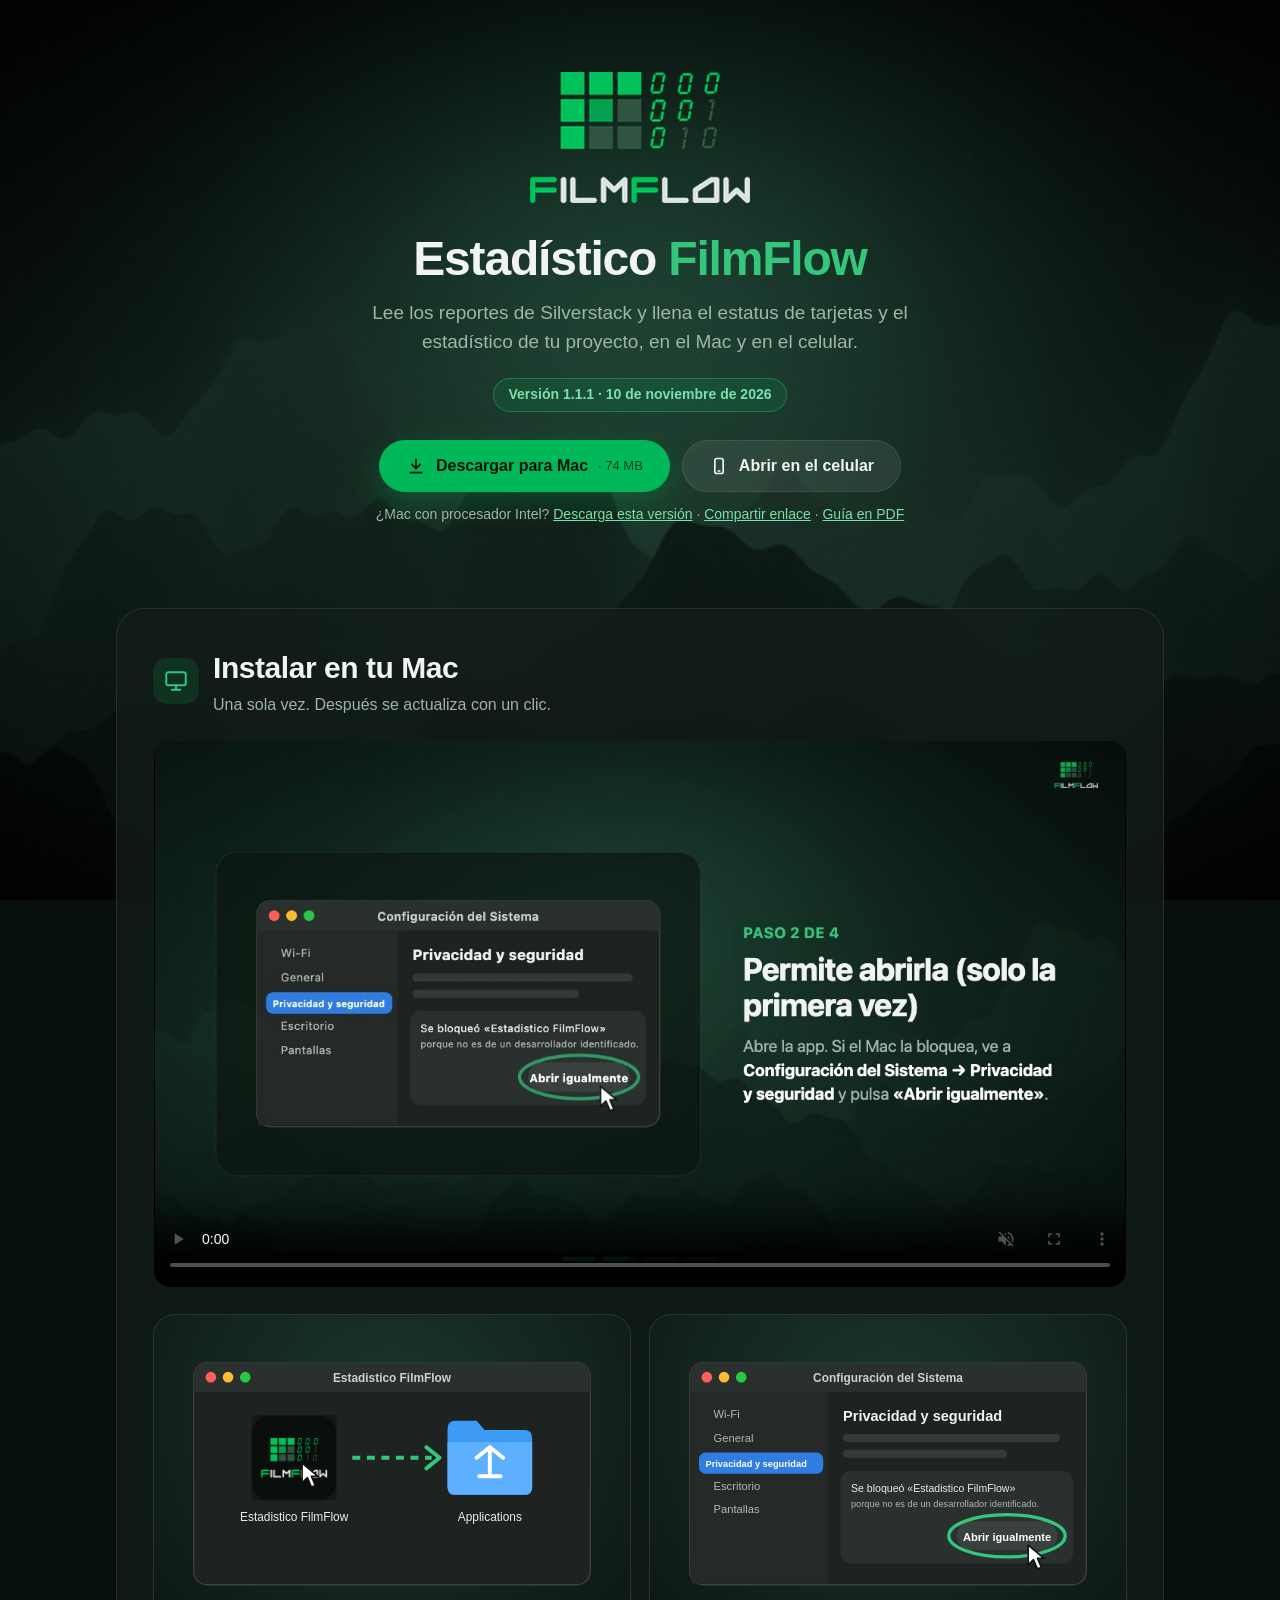
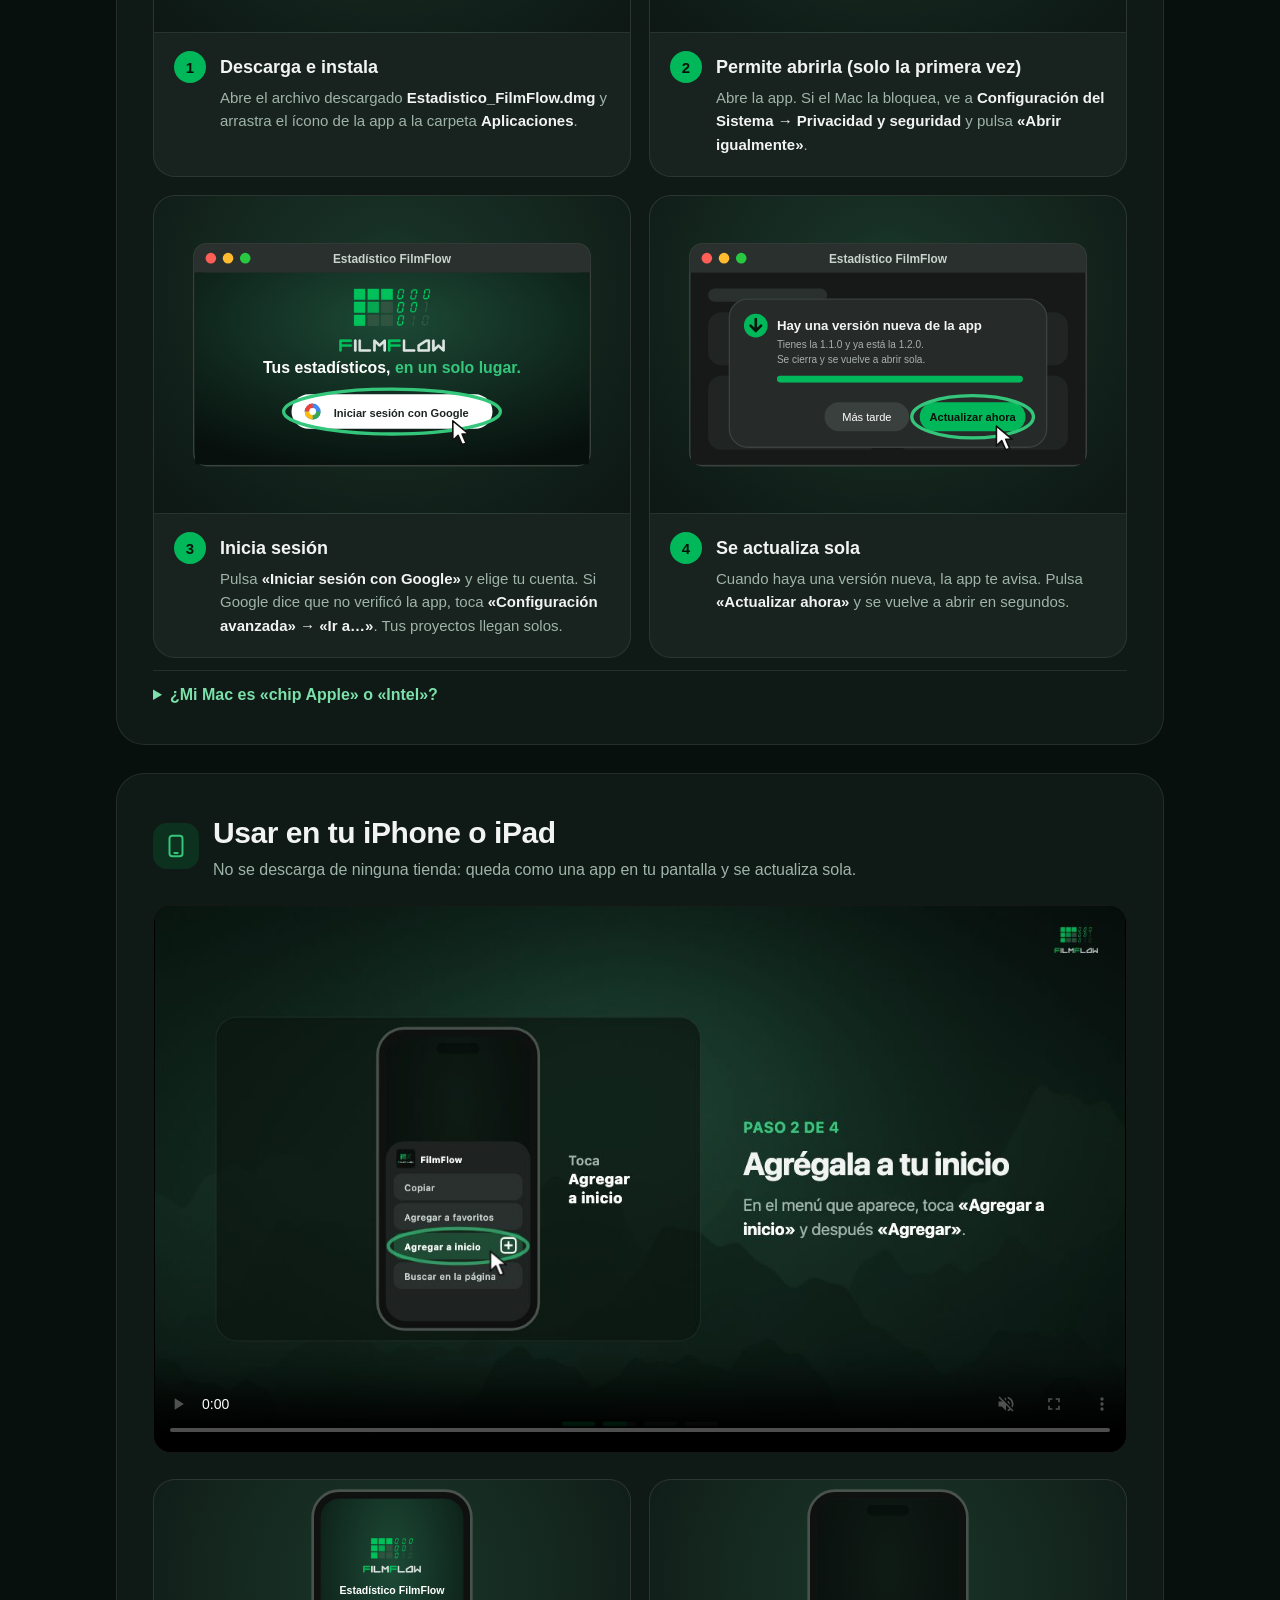
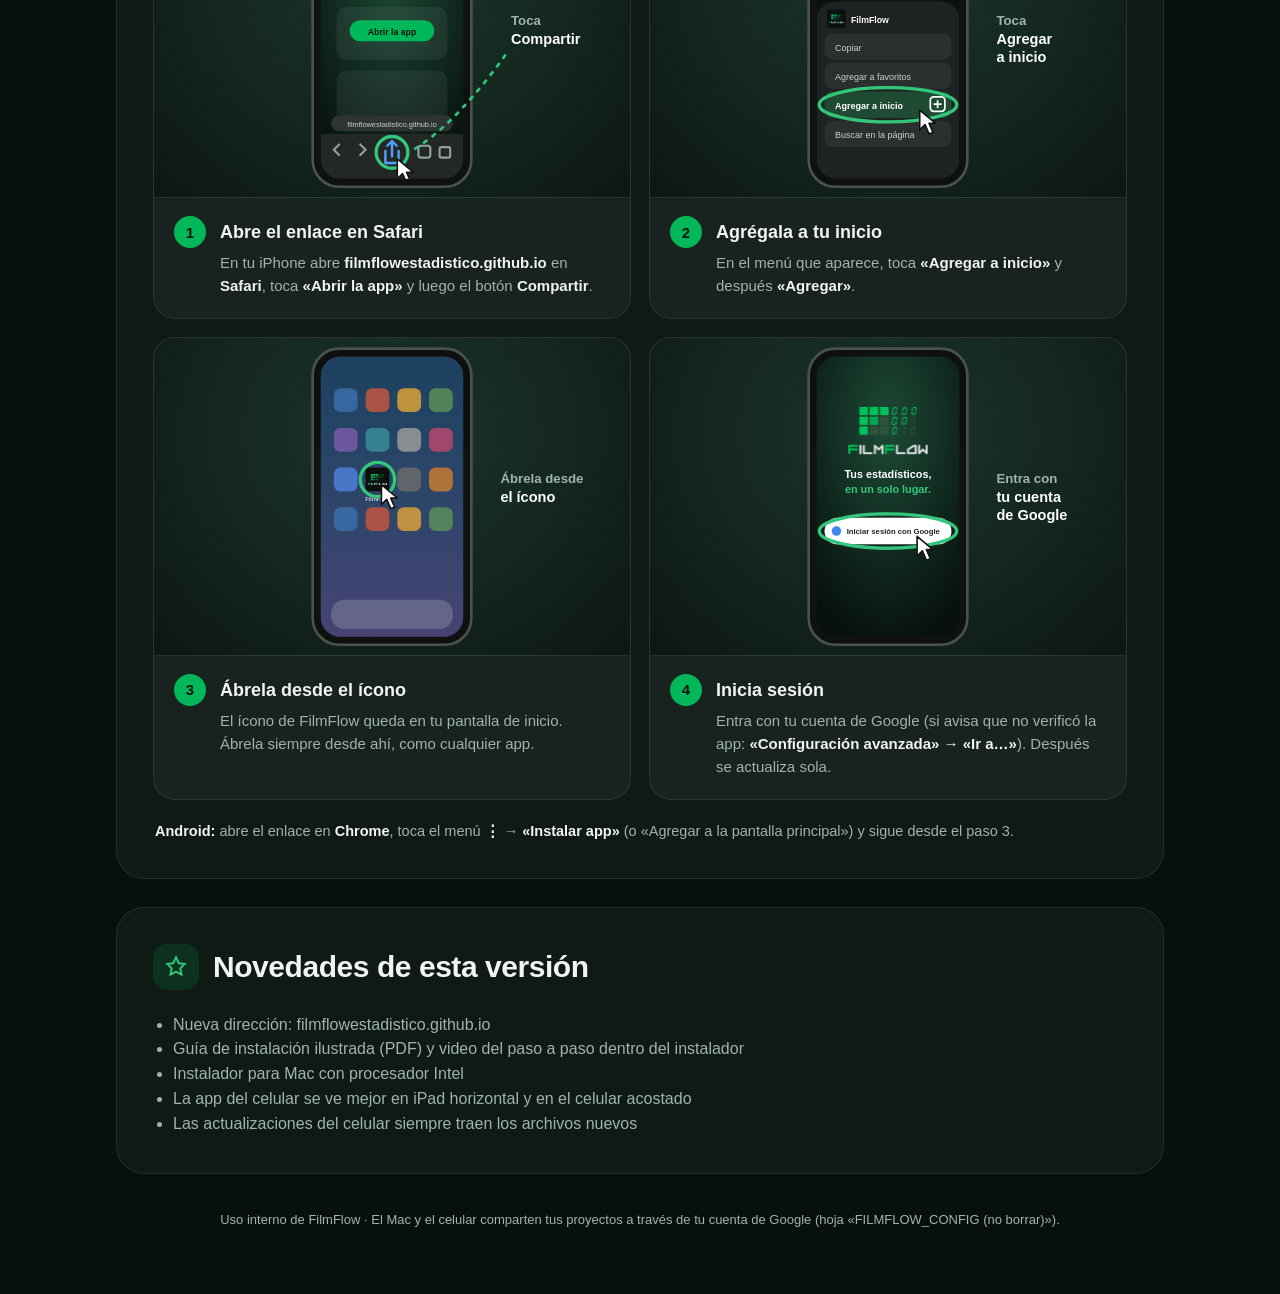
==== commit ab6054eb: "Versión 1.1.1" ====
--- a/index.html
+++ b/index.html
@@ -98,7 +98,7 @@
     <div class="cab"><div class="ico"><svg viewBox="0 0 24 24" fill="none" stroke="currentColor" stroke-width="1.8" stroke-linecap="round"><rect x="3" y="4" width="18" height="12" rx="2"/><path d="M8 20h8M12 16v4"/></svg></div>
       <div><h2>Instalar en tu Mac</h2><p>Una sola vez. Después se actualiza con un clic.</p></div></div>
     <video class="video" src="guia/mac.mp4" poster="guia/mac.jpg" controls playsinline muted preload="none" title="Video: cómo instalar en el Mac"></video>
-    <ol class="pasos"><li class="paso"><div class="lienzo"><svg class="ilus vivo" viewBox="0 0 360 240" role="img" xmlns="http://www.w3.org/2000/svg" font-family="-apple-system,BlinkMacSystemFont,Helvetica Neue,Arial,sans-serif"><defs><radialGradient id="fondoApp" cx="50%" cy="25%" r="80%"><stop offset="0" stop-color="#1D4A36"/><stop offset="1" stop-color="#07100D"/></radialGradient><linearGradient id="cielo" x1="0" y1="0" x2="0" y2="1"><stop offset="0" stop-color="#2B5876" stop-opacity=".2"/><stop offset="1" stop-color="#4E4376" stop-opacity=".9"/></linearGradient></defs><g><rect x="30" y="36" width="300" height="168" rx="10" fill="#1E2321" stroke="#3A413E"/><rect x="30" y="36" width="300" height="22" rx="10" fill="#2A302D"/><rect x="30" y="48" width="300" height="10" fill="#2A302D"/><circle cx="43" cy="47" r="4" fill="#FF5F57"/><circle cx="56" cy="47" r="4" fill="#FEBC2E"/><circle cx="69" cy="47" r="4" fill="#28C840"/><text x="180.0" y="51" fill="#C9D3CE" font-size="9" text-anchor="middle" font-weight="600">Estadistico FilmFlow</text><image href="app/assets/icono-180.png" x="74" y="76" width="64" height="64"/><text x="106" y="156" fill="#E8EEEB" font-size="9" text-anchor="middle">Estadistico FilmFlow</text><g transform="translate(222,78)"><path d="M0 8 Q0 2 6 2 H22 L28 9 H58 Q64 9 64 15 V52 Q64 58 58 58 H6 Q0 58 0 52 Z" fill="#3B9BF5"/><path d="M0 18 H64 V52 Q64 58 58 58 H6 Q0 58 0 52 Z" fill="#5CB0FF"/><path d="M22 30 l10 -8 l10 8 M32 22 v20 M24 44 h16" stroke="#fff" stroke-width="3" fill="none" stroke-linecap="round"/></g><text x="254" y="156" fill="#E8EEEB" font-size="9" text-anchor="middle">Applications</text><path d="M150 108 H210" stroke="#34C77B" stroke-width="3" stroke-dasharray="6 5" fill="none" class="flujo"/><path d="M206 100 L216 108 L206 116" stroke="#34C77B" stroke-width="3" fill="none" stroke-linecap="round" stroke-linejoin="round"/><g class="arrastre"><image href="app/assets/icono-180.png" x="74" y="76" width="64" height="64" opacity=".55"/><g transform="translate(112,112)"><g class=""><path d="M0 0 L0 15 L4 11 L7 18 L10 17 L7 10 L12 10 Z" fill="#fff" stroke="#111" stroke-width="1.2" stroke-linejoin="round"/></g></g></g></g></svg></div><div class="txt"><span class="num">1</span><div><h3>Descarga e instala</h3><p>Abre el archivo descargado <b>Estadistico_FilmFlow.dmg</b> y arrastra el ícono de la app a la carpeta <b>Aplicaciones</b>.</p></div></div></li><li class="paso"><div class="lienzo"><svg class="ilus vivo" viewBox="0 0 360 240" role="img" xmlns="http://www.w3.org/2000/svg" font-family="-apple-system,BlinkMacSystemFont,Helvetica Neue,Arial,sans-serif"><defs><radialGradient id="fondoApp" cx="50%" cy="25%" r="80%"><stop offset="0" stop-color="#1D4A36"/><stop offset="1" stop-color="#07100D"/></radialGradient><linearGradient id="cielo" x1="0" y1="0" x2="0" y2="1"><stop offset="0" stop-color="#2B5876" stop-opacity=".2"/><stop offset="1" stop-color="#4E4376" stop-opacity=".9"/></linearGradient></defs><g><rect x="30" y="36" width="300" height="168" rx="10" fill="#1E2321" stroke="#3A413E"/><rect x="30" y="36" width="300" height="22" rx="10" fill="#2A302D"/><rect x="30" y="48" width="300" height="10" fill="#2A302D"/><circle cx="43" cy="47" r="4" fill="#FF5F57"/><circle cx="56" cy="47" r="4" fill="#FEBC2E"/><circle cx="69" cy="47" r="4" fill="#28C840"/><text x="180.0" y="51" fill="#C9D3CE" font-size="9" text-anchor="middle" font-weight="600">Configuración del Sistema</text><rect x="31" y="58" width="104" height="145" fill="#252A28"/><text x="48" y="78" fill="#AEB8B3" font-size="8.5">Wi‑Fi</text><text x="48" y="96" fill="#AEB8B3" font-size="8.5">General</text><text x="48" y="114" fill="#AEB8B3" font-size="8.5"></text><text x="48" y="132" fill="#AEB8B3" font-size="8.5">Escritorio</text><text x="48" y="150" fill="#AEB8B3" font-size="8.5">Pantallas</text><rect x="37" y="104" width="94" height="16" rx="5" fill="#2F7DE1"/><text x="42" y="115" fill="#fff" font-size="7" font-weight="600">Privacidad y seguridad</text><text x="146" y="80" fill="#F2F4F3" font-size="11" font-weight="700">Privacidad y seguridad</text><rect x="146" y="90" width="164" height="6" rx="3" fill="#333A37"/><rect x="146" y="102" width="124" height="6" rx="3" fill="#333A37"/><rect x="144" y="118" width="176" height="70" rx="8" fill="#2A302D"/><text x="152" y="134" fill="#E8EEEB" font-size="8">Se bloqueó «Estadistico FilmFlow»</text><text x="152" y="145" fill="#AEB8B3" font-size="7">porque no es de un desarrollador identificado.</text><rect x="232" y="156" width="76" height="22" rx="11" fill="#3A403D"/><text x="270" y="171" fill="#fff" font-size="8.4" font-weight="700" text-anchor="middle">Abrir igualmente</text><ellipse class="pulso" cx="270" cy="167" rx="44" ry="16" fill="none" stroke="#34C77B" stroke-width="2.5"/><g transform="translate(286,174)"><g class="cursor-boton"><path d="M0 0 L0 15 L4 11 L7 18 L10 17 L7 10 L12 10 Z" fill="#fff" stroke="#111" stroke-width="1.2" stroke-linejoin="round"/></g></g></g></svg></div><div class="txt"><span class="num">2</span><div><h3>Permite abrirla (solo la primera vez)</h3><p>Abre la app. Si el Mac la bloquea, ve a <b>Configuración del Sistema → Privacidad y seguridad</b> y pulsa <b>«Abrir igualmente»</b>.</p></div></div></li><li class="paso"><div class="lienzo"><svg class="ilus vivo" viewBox="0 0 360 240" role="img" xmlns="http://www.w3.org/2000/svg" font-family="-apple-system,BlinkMacSystemFont,Helvetica Neue,Arial,sans-serif"><defs><radialGradient id="fondoApp" cx="50%" cy="25%" r="80%"><stop offset="0" stop-color="#1D4A36"/><stop offset="1" stop-color="#07100D"/></radialGradient><linearGradient id="cielo" x1="0" y1="0" x2="0" y2="1"><stop offset="0" stop-color="#2B5876" stop-opacity=".2"/><stop offset="1" stop-color="#4E4376" stop-opacity=".9"/></linearGradient></defs><g><rect x="30" y="36" width="300" height="168" rx="10" fill="#0B1511" stroke="#3A413E"/><rect x="30" y="36" width="300" height="22" rx="10" fill="#2A302D"/><rect x="30" y="48" width="300" height="10" fill="#2A302D"/><circle cx="43" cy="47" r="4" fill="#FF5F57"/><circle cx="56" cy="47" r="4" fill="#FEBC2E"/><circle cx="69" cy="47" r="4" fill="#28C840"/><text x="180.0" y="51" fill="#C9D3CE" font-size="9" text-anchor="middle" font-weight="600">Estadístico FilmFlow</text><rect x="31" y="58" width="298" height="145" fill="url(#fondoApp)"/><image href="app/assets/logo_filmflow_grande.png" x="140" y="70" width="80" height="48"/><text x="180" y="134" fill="#fff" font-size="12" font-weight="800" text-anchor="middle">Tus estadísticos, <tspan fill="#34C77B">en un solo lugar.</tspan></text><rect x="104" y="150" width="152" height="26" rx="13" fill="#fff"/><g transform="translate(114,157)"><circle cx="6" cy="6" r="6" fill="#4285F4"/><path d="M6 6 h6 a6 6 0 0 1 -6 6 z" fill="#34A853"/><path d="M0 6 a6 6 0 0 1 6 -6 v6 z" fill="#EA4335"/><path d="M0 6 a6 6 0 0 0 6 6 v-6 z" fill="#FBBC05"/><circle cx="6" cy="6" r="2.6" fill="#fff"/></g><text x="187" y="167" fill="#1D2421" font-size="8.4" font-weight="700" text-anchor="middle">Iniciar sesión con Google</text><ellipse class="pulso" cx="180" cy="163" rx="82" ry="17" fill="none" stroke="#34C77B" stroke-width="2.5"/><g transform="translate(226,170)"><g class="cursor-boton"><path d="M0 0 L0 15 L4 11 L7 18 L10 17 L7 10 L12 10 Z" fill="#fff" stroke="#111" stroke-width="1.2" stroke-linejoin="round"/></g></g></g></svg></div><div class="txt"><span class="num">3</span><div><h3>Inicia sesión</h3><p>Pulsa <b>«Iniciar sesión con Google»</b> con tu cuenta de trabajo. Tus proyectos llegan solos.</p></div></div></li><li class="paso"><div class="lienzo"><svg class="ilus vivo" viewBox="0 0 360 240" role="img" xmlns="http://www.w3.org/2000/svg" font-family="-apple-system,BlinkMacSystemFont,Helvetica Neue,Arial,sans-serif"><defs><radialGradient id="fondoApp" cx="50%" cy="25%" r="80%"><stop offset="0" stop-color="#1D4A36"/><stop offset="1" stop-color="#07100D"/></radialGradient><linearGradient id="cielo" x1="0" y1="0" x2="0" y2="1"><stop offset="0" stop-color="#2B5876" stop-opacity=".2"/><stop offset="1" stop-color="#4E4376" stop-opacity=".9"/></linearGradient></defs><g><rect x="30" y="36" width="300" height="168" rx="10" fill="#1E2321" stroke="#3A413E"/><rect x="30" y="36" width="300" height="22" rx="10" fill="#2A302D"/><rect x="30" y="48" width="300" height="10" fill="#2A302D"/><circle cx="43" cy="47" r="4" fill="#FF5F57"/><circle cx="56" cy="47" r="4" fill="#FEBC2E"/><circle cx="69" cy="47" r="4" fill="#28C840"/><text x="180.0" y="51" fill="#C9D3CE" font-size="9" text-anchor="middle" font-weight="600">Estadístico FilmFlow</text><rect x="31" y="58" width="298" height="145" fill="#171918"/><rect x="44" y="70" width="90" height="10" rx="5" fill="#2A302D"/><rect x="44" y="88" width="272" height="40" rx="10" fill="#202523"/><rect x="44" y="136" width="130" height="56" rx="10" fill="#202523"/><rect x="186" y="136" width="130" height="56" rx="10" fill="#202523"/><rect x="60" y="78" width="240" height="112" rx="14" fill="#262B29" stroke="#3A413E"/><circle cx="80" cy="98" r="9" fill="#00B85A"/><path d="M80 93 v8 M76 98 l4 4 4 -4" stroke="#06140B" stroke-width="2" fill="none" stroke-linecap="round"/><text x="96" y="101" fill="#F2F4F3" font-size="10" font-weight="700">Hay una versión nueva de la app</text><text x="96" y="115" fill="#A9B1AC" font-size="7.6">Tienes la 1.1.0 y ya está la 1.2.0.</text><text x="96" y="126" fill="#A9B1AC" font-size="7.6">Se cierra y se vuelve a abrir sola.</text><rect x="96" y="136" width="186" height="5" rx="2.5" fill="#3A413E"/><rect class="barra-llena" x="96" y="136" width="186" height="5" rx="2.5" fill="#00B85A"/><rect x="132" y="156" width="64" height="22" rx="11" fill="#3A403D"/><text x="164" y="170" fill="#fff" font-size="8.4" text-anchor="middle">Más tarde</text><rect x="204" y="156" width="80" height="22" rx="11" fill="#00B85A"/><text x="244" y="170" fill="#06140B" font-size="8.4" font-weight="700" text-anchor="middle">Actualizar ahora</text><ellipse class="pulso" cx="244" cy="167" rx="46" ry="16" fill="none" stroke="#34C77B" stroke-width="2.5"/><g transform="translate(262,174)"><g class="cursor-boton"><path d="M0 0 L0 15 L4 11 L7 18 L10 17 L7 10 L12 10 Z" fill="#fff" stroke="#111" stroke-width="1.2" stroke-linejoin="round"/></g></g></g></svg></div><div class="txt"><span class="num">4</span><div><h3>Se actualiza sola</h3><p>Cuando haya una versión nueva, la app te avisa. Pulsa <b>«Actualizar ahora»</b> y se vuelve a abrir en segundos.</p></div></div></li></ol>
+    <ol class="pasos"><li class="paso"><div class="lienzo"><svg class="ilus vivo" viewBox="0 0 360 240" role="img" xmlns="http://www.w3.org/2000/svg" font-family="-apple-system,BlinkMacSystemFont,Helvetica Neue,Arial,sans-serif"><defs><radialGradient id="fondoApp" cx="50%" cy="25%" r="80%"><stop offset="0" stop-color="#1D4A36"/><stop offset="1" stop-color="#07100D"/></radialGradient><linearGradient id="cielo" x1="0" y1="0" x2="0" y2="1"><stop offset="0" stop-color="#2B5876" stop-opacity=".2"/><stop offset="1" stop-color="#4E4376" stop-opacity=".9"/></linearGradient></defs><g><rect x="30" y="36" width="300" height="168" rx="10" fill="#1E2321" stroke="#3A413E"/><rect x="30" y="36" width="300" height="22" rx="10" fill="#2A302D"/><rect x="30" y="48" width="300" height="10" fill="#2A302D"/><circle cx="43" cy="47" r="4" fill="#FF5F57"/><circle cx="56" cy="47" r="4" fill="#FEBC2E"/><circle cx="69" cy="47" r="4" fill="#28C840"/><text x="180.0" y="51" fill="#C9D3CE" font-size="9" text-anchor="middle" font-weight="600">Estadistico FilmFlow</text><image href="app/assets/icono-180.png" x="74" y="76" width="64" height="64"/><text x="106" y="156" fill="#E8EEEB" font-size="9" text-anchor="middle">Estadistico FilmFlow</text><g transform="translate(222,78)"><path d="M0 8 Q0 2 6 2 H22 L28 9 H58 Q64 9 64 15 V52 Q64 58 58 58 H6 Q0 58 0 52 Z" fill="#3B9BF5"/><path d="M0 18 H64 V52 Q64 58 58 58 H6 Q0 58 0 52 Z" fill="#5CB0FF"/><path d="M22 30 l10 -8 l10 8 M32 22 v20 M24 44 h16" stroke="#fff" stroke-width="3" fill="none" stroke-linecap="round"/></g><text x="254" y="156" fill="#E8EEEB" font-size="9" text-anchor="middle">Applications</text><path d="M150 108 H210" stroke="#34C77B" stroke-width="3" stroke-dasharray="6 5" fill="none" class="flujo"/><path d="M206 100 L216 108 L206 116" stroke="#34C77B" stroke-width="3" fill="none" stroke-linecap="round" stroke-linejoin="round"/><g class="arrastre"><image href="app/assets/icono-180.png" x="74" y="76" width="64" height="64" opacity=".55"/><g transform="translate(112,112)"><g class=""><path d="M0 0 L0 15 L4 11 L7 18 L10 17 L7 10 L12 10 Z" fill="#fff" stroke="#111" stroke-width="1.2" stroke-linejoin="round"/></g></g></g></g></svg></div><div class="txt"><span class="num">1</span><div><h3>Descarga e instala</h3><p>Abre el archivo descargado <b>Estadistico_FilmFlow.dmg</b> y arrastra el ícono de la app a la carpeta <b>Aplicaciones</b>.</p></div></div></li><li class="paso"><div class="lienzo"><svg class="ilus vivo" viewBox="0 0 360 240" role="img" xmlns="http://www.w3.org/2000/svg" font-family="-apple-system,BlinkMacSystemFont,Helvetica Neue,Arial,sans-serif"><defs><radialGradient id="fondoApp" cx="50%" cy="25%" r="80%"><stop offset="0" stop-color="#1D4A36"/><stop offset="1" stop-color="#07100D"/></radialGradient><linearGradient id="cielo" x1="0" y1="0" x2="0" y2="1"><stop offset="0" stop-color="#2B5876" stop-opacity=".2"/><stop offset="1" stop-color="#4E4376" stop-opacity=".9"/></linearGradient></defs><g><rect x="30" y="36" width="300" height="168" rx="10" fill="#1E2321" stroke="#3A413E"/><rect x="30" y="36" width="300" height="22" rx="10" fill="#2A302D"/><rect x="30" y="48" width="300" height="10" fill="#2A302D"/><circle cx="43" cy="47" r="4" fill="#FF5F57"/><circle cx="56" cy="47" r="4" fill="#FEBC2E"/><circle cx="69" cy="47" r="4" fill="#28C840"/><text x="180.0" y="51" fill="#C9D3CE" font-size="9" text-anchor="middle" font-weight="600">Configuración del Sistema</text><rect x="31" y="58" width="104" height="145" fill="#252A28"/><text x="48" y="78" fill="#AEB8B3" font-size="8.5">Wi‑Fi</text><text x="48" y="96" fill="#AEB8B3" font-size="8.5">General</text><text x="48" y="114" fill="#AEB8B3" font-size="8.5"></text><text x="48" y="132" fill="#AEB8B3" font-size="8.5">Escritorio</text><text x="48" y="150" fill="#AEB8B3" font-size="8.5">Pantallas</text><rect x="37" y="104" width="94" height="16" rx="5" fill="#2F7DE1"/><text x="42" y="115" fill="#fff" font-size="7" font-weight="600">Privacidad y seguridad</text><text x="146" y="80" fill="#F2F4F3" font-size="11" font-weight="700">Privacidad y seguridad</text><rect x="146" y="90" width="164" height="6" rx="3" fill="#333A37"/><rect x="146" y="102" width="124" height="6" rx="3" fill="#333A37"/><rect x="144" y="118" width="176" height="70" rx="8" fill="#2A302D"/><text x="152" y="134" fill="#E8EEEB" font-size="8">Se bloqueó «Estadistico FilmFlow»</text><text x="152" y="145" fill="#AEB8B3" font-size="7">porque no es de un desarrollador identificado.</text><rect x="232" y="156" width="76" height="22" rx="11" fill="#3A403D"/><text x="270" y="171" fill="#fff" font-size="8.4" font-weight="700" text-anchor="middle">Abrir igualmente</text><ellipse class="pulso" cx="270" cy="167" rx="44" ry="16" fill="none" stroke="#34C77B" stroke-width="2.5"/><g transform="translate(286,174)"><g class="cursor-boton"><path d="M0 0 L0 15 L4 11 L7 18 L10 17 L7 10 L12 10 Z" fill="#fff" stroke="#111" stroke-width="1.2" stroke-linejoin="round"/></g></g></g></svg></div><div class="txt"><span class="num">2</span><div><h3>Permite abrirla (solo la primera vez)</h3><p>Abre la app. Si el Mac la bloquea, ve a <b>Configuración del Sistema → Privacidad y seguridad</b> y pulsa <b>«Abrir igualmente»</b>.</p></div></div></li><li class="paso"><div class="lienzo"><svg class="ilus vivo" viewBox="0 0 360 240" role="img" xmlns="http://www.w3.org/2000/svg" font-family="-apple-system,BlinkMacSystemFont,Helvetica Neue,Arial,sans-serif"><defs><radialGradient id="fondoApp" cx="50%" cy="25%" r="80%"><stop offset="0" stop-color="#1D4A36"/><stop offset="1" stop-color="#07100D"/></radialGradient><linearGradient id="cielo" x1="0" y1="0" x2="0" y2="1"><stop offset="0" stop-color="#2B5876" stop-opacity=".2"/><stop offset="1" stop-color="#4E4376" stop-opacity=".9"/></linearGradient></defs><g><rect x="30" y="36" width="300" height="168" rx="10" fill="#0B1511" stroke="#3A413E"/><rect x="30" y="36" width="300" height="22" rx="10" fill="#2A302D"/><rect x="30" y="48" width="300" height="10" fill="#2A302D"/><circle cx="43" cy="47" r="4" fill="#FF5F57"/><circle cx="56" cy="47" r="4" fill="#FEBC2E"/><circle cx="69" cy="47" r="4" fill="#28C840"/><text x="180.0" y="51" fill="#C9D3CE" font-size="9" text-anchor="middle" font-weight="600">Estadístico FilmFlow</text><rect x="31" y="58" width="298" height="145" fill="url(#fondoApp)"/><image href="app/assets/logo_filmflow_grande.png" x="140" y="70" width="80" height="48"/><text x="180" y="134" fill="#fff" font-size="12" font-weight="800" text-anchor="middle">Tus estadísticos, <tspan fill="#34C77B">en un solo lugar.</tspan></text><rect x="104" y="150" width="152" height="26" rx="13" fill="#fff"/><g transform="translate(114,157)"><circle cx="6" cy="6" r="6" fill="#4285F4"/><path d="M6 6 h6 a6 6 0 0 1 -6 6 z" fill="#34A853"/><path d="M0 6 a6 6 0 0 1 6 -6 v6 z" fill="#EA4335"/><path d="M0 6 a6 6 0 0 0 6 6 v-6 z" fill="#FBBC05"/><circle cx="6" cy="6" r="2.6" fill="#fff"/></g><text x="187" y="167" fill="#1D2421" font-size="8.4" font-weight="700" text-anchor="middle">Iniciar sesión con Google</text><ellipse class="pulso" cx="180" cy="163" rx="82" ry="17" fill="none" stroke="#34C77B" stroke-width="2.5"/><g transform="translate(226,170)"><g class="cursor-boton"><path d="M0 0 L0 15 L4 11 L7 18 L10 17 L7 10 L12 10 Z" fill="#fff" stroke="#111" stroke-width="1.2" stroke-linejoin="round"/></g></g></g></svg></div><div class="txt"><span class="num">3</span><div><h3>Inicia sesión</h3><p>Pulsa <b>«Iniciar sesión con Google»</b> y elige tu cuenta. Si Google dice que no verificó la app, toca <b>«Configuración avanzada» → «Ir a…»</b>. Tus proyectos llegan solos.</p></div></div></li><li class="paso"><div class="lienzo"><svg class="ilus vivo" viewBox="0 0 360 240" role="img" xmlns="http://www.w3.org/2000/svg" font-family="-apple-system,BlinkMacSystemFont,Helvetica Neue,Arial,sans-serif"><defs><radialGradient id="fondoApp" cx="50%" cy="25%" r="80%"><stop offset="0" stop-color="#1D4A36"/><stop offset="1" stop-color="#07100D"/></radialGradient><linearGradient id="cielo" x1="0" y1="0" x2="0" y2="1"><stop offset="0" stop-color="#2B5876" stop-opacity=".2"/><stop offset="1" stop-color="#4E4376" stop-opacity=".9"/></linearGradient></defs><g><rect x="30" y="36" width="300" height="168" rx="10" fill="#1E2321" stroke="#3A413E"/><rect x="30" y="36" width="300" height="22" rx="10" fill="#2A302D"/><rect x="30" y="48" width="300" height="10" fill="#2A302D"/><circle cx="43" cy="47" r="4" fill="#FF5F57"/><circle cx="56" cy="47" r="4" fill="#FEBC2E"/><circle cx="69" cy="47" r="4" fill="#28C840"/><text x="180.0" y="51" fill="#C9D3CE" font-size="9" text-anchor="middle" font-weight="600">Estadístico FilmFlow</text><rect x="31" y="58" width="298" height="145" fill="#171918"/><rect x="44" y="70" width="90" height="10" rx="5" fill="#2A302D"/><rect x="44" y="88" width="272" height="40" rx="10" fill="#202523"/><rect x="44" y="136" width="130" height="56" rx="10" fill="#202523"/><rect x="186" y="136" width="130" height="56" rx="10" fill="#202523"/><rect x="60" y="78" width="240" height="112" rx="14" fill="#262B29" stroke="#3A413E"/><circle cx="80" cy="98" r="9" fill="#00B85A"/><path d="M80 93 v8 M76 98 l4 4 4 -4" stroke="#06140B" stroke-width="2" fill="none" stroke-linecap="round"/><text x="96" y="101" fill="#F2F4F3" font-size="10" font-weight="700">Hay una versión nueva de la app</text><text x="96" y="115" fill="#A9B1AC" font-size="7.6">Tienes la 1.1.0 y ya está la 1.2.0.</text><text x="96" y="126" fill="#A9B1AC" font-size="7.6">Se cierra y se vuelve a abrir sola.</text><rect x="96" y="136" width="186" height="5" rx="2.5" fill="#3A413E"/><rect class="barra-llena" x="96" y="136" width="186" height="5" rx="2.5" fill="#00B85A"/><rect x="132" y="156" width="64" height="22" rx="11" fill="#3A403D"/><text x="164" y="170" fill="#fff" font-size="8.4" text-anchor="middle">Más tarde</text><rect x="204" y="156" width="80" height="22" rx="11" fill="#00B85A"/><text x="244" y="170" fill="#06140B" font-size="8.4" font-weight="700" text-anchor="middle">Actualizar ahora</text><ellipse class="pulso" cx="244" cy="167" rx="46" ry="16" fill="none" stroke="#34C77B" stroke-width="2.5"/><g transform="translate(262,174)"><g class="cursor-boton"><path d="M0 0 L0 15 L4 11 L7 18 L10 17 L7 10 L12 10 Z" fill="#fff" stroke="#111" stroke-width="1.2" stroke-linejoin="round"/></g></g></g></svg></div><div class="txt"><span class="num">4</span><div><h3>Se actualiza sola</h3><p>Cuando haya una versión nueva, la app te avisa. Pulsa <b>«Actualizar ahora»</b> y se vuelve a abrir en segundos.</p></div></div></li></ol>
     <details><summary>¿Mi Mac es «chip Apple» o «Intel»?</summary>
       <p class="nota">Menú  → <b>Acerca de este Mac</b>. Si dice <b>Chip: Apple M…</b> usa el botón verde. Si dice <b>Procesador: Intel</b> usa «Mac con procesador Intel».</p></details>
   </section>
@@ -107,7 +107,7 @@
     <div class="cab"><div class="ico"><svg viewBox="0 0 24 24" fill="none" stroke="currentColor" stroke-width="1.8" stroke-linecap="round"><rect x="6" y="2.5" width="12" height="19" rx="2.5"/><path d="M10.5 18.5h3"/></svg></div>
       <div><h2>Usar en tu iPhone o iPad</h2><p>No se descarga de ninguna tienda: queda como una app en tu pantalla y se actualiza sola.</p></div></div>
     <video class="video" src="guia/celular.mp4" poster="guia/celular.jpg" controls playsinline muted preload="none" title="Video: cómo instalar en el celular"></video>
-    <ol class="pasos"><li class="paso"><div class="lienzo"><svg class="ilus vivo" viewBox="0 0 360 240" role="img" xmlns="http://www.w3.org/2000/svg" font-family="-apple-system,BlinkMacSystemFont,Helvetica Neue,Arial,sans-serif"><defs><radialGradient id="fondoApp" cx="50%" cy="25%" r="80%"><stop offset="0" stop-color="#1D4A36"/><stop offset="1" stop-color="#07100D"/></radialGradient><linearGradient id="cielo" x1="0" y1="0" x2="0" y2="1"><stop offset="0" stop-color="#2B5876" stop-opacity=".2"/><stop offset="1" stop-color="#4E4376" stop-opacity=".9"/></linearGradient></defs><g transform="translate(120,8)"><rect x="0" y="0" width="120" height="224" rx="20" fill="#0E1110" stroke="#4A524E" stroke-width="2"/><rect x="6" y="6" width="108" height="212" rx="15" fill="#171918"/><rect x="44" y="11" width="32" height="8" rx="4" fill="#000"/><clipPath id="pant1208"><rect x="6" y="6" width="108" height="212" rx="15"/></clipPath><g clip-path="url(#pant1208)"><rect x="6" y="6" width="108" height="212" fill="url(#fondoApp)"/><image href="app/assets/logo_filmflow_grande.png" x="38" y="36" width="44" height="26"/><text x="60" y="78" fill="#fff" font-size="8" font-weight="800" text-anchor="middle">Estadístico FilmFlow</text><rect x="18" y="88" width="84" height="40" rx="8" fill="rgba(255,255,255,.06)"/><rect x="28" y="98" width="64" height="16" rx="8" fill="#00B85A"/><text x="60" y="109" fill="#06140B" font-size="6.6" font-weight="700" text-anchor="middle">Abrir la app</text><rect x="18" y="136" width="84" height="40" rx="8" fill="rgba(255,255,255,.06)"/><rect x="6" y="184" width="108" height="34" fill="#232826"/><rect x="14" y="170" width="92" height="12" rx="6" fill="#2E3431"/><text x="60" y="179" fill="#C9D3CE" font-size="5.6" text-anchor="middle">filmflowestadistico.github.io</text><g stroke="#8FA39A" stroke-width="1.6" fill="none" stroke-linecap="round"><path d="M20 200 l-4 -4 4 -4"/><path d="M36 192 l4 4 -4 4"/><rect x="80" y="193" width="9" height="9" rx="2"/><rect x="96" y="194" width="8" height="8" rx="1.5"/></g><g stroke="#4FA3FF" stroke-width="1.8" fill="none" stroke-linecap="round" stroke-linejoin="round"><path d="M55 197 v9 h10 v-9"/><path d="M60 201 v-11 M56.5 193 l3.5 -3.5 3.5 3.5"/></g><ellipse class="pulso" cx="60" cy="198" rx="12" ry="12" fill="none" stroke="#34C77B" stroke-width="2.5"/><g transform="translate(64,203)"><g class="cursor-boton"><path d="M0 0 L0 15 L4 11 L7 18 L10 17 L7 10 L12 10 Z" fill="#fff" stroke="#111" stroke-width="1.2" stroke-linejoin="round"/></g></g></g></g><text x="270" y="110" fill="#9FB5AA" font-size="10" font-weight="600">Toca</text><text x="270" y="124" fill="#fff" font-size="11" font-weight="800">Compartir</text><path d="M266 132 C246 160 220 190 196 204" stroke="#34C77B" stroke-width="2" fill="none" stroke-dasharray="4 4" class="flujo"/></svg></div><div class="txt"><span class="num">1</span><div><h3>Abre el enlace en Safari</h3><p>En tu iPhone abre <b>filmflowestadistico.github.io</b> en <b>Safari</b>, toca <b>«Abrir la app»</b> y luego el botón <b>Compartir</b>.</p></div></div></li><li class="paso"><div class="lienzo"><svg class="ilus vivo" viewBox="0 0 360 240" role="img" xmlns="http://www.w3.org/2000/svg" font-family="-apple-system,BlinkMacSystemFont,Helvetica Neue,Arial,sans-serif"><defs><radialGradient id="fondoApp" cx="50%" cy="25%" r="80%"><stop offset="0" stop-color="#1D4A36"/><stop offset="1" stop-color="#07100D"/></radialGradient><linearGradient id="cielo" x1="0" y1="0" x2="0" y2="1"><stop offset="0" stop-color="#2B5876" stop-opacity=".2"/><stop offset="1" stop-color="#4E4376" stop-opacity=".9"/></linearGradient></defs><g transform="translate(120,8)"><rect x="0" y="0" width="120" height="224" rx="20" fill="#0E1110" stroke="#4A524E" stroke-width="2"/><rect x="6" y="6" width="108" height="212" rx="15" fill="#171918"/><rect x="44" y="11" width="32" height="8" rx="4" fill="#000"/><clipPath id="pant1208"><rect x="6" y="6" width="108" height="212" rx="15"/></clipPath><g clip-path="url(#pant1208)"><rect x="6" y="6" width="108" height="212" fill="url(#fondoApp)" opacity=".5"/><rect x="6" y="6" width="108" height="212" fill="rgba(0,0,0,.45)"/><g class="sube"><rect x="6" y="84" width="108" height="140" rx="14" fill="#1E2321"/><image href="app/assets/icono-180.png" x="14" y="90" width="14" height="14"/><text x="32" y="100" fill="#fff" font-size="6.6" font-weight="700">FilmFlow</text><rect x="12" y="108" width="96" height="20" rx="6" fill="#2A302D"/><text x="20" y="121" fill="#C9D3CE" font-size="6.8" font-weight="500">Copiar</text><rect x="12" y="130" width="96" height="20" rx="6" fill="#2A302D"/><text x="20" y="143" fill="#C9D3CE" font-size="6.8" font-weight="500">Agregar a favoritos</text><rect x="12" y="152" width="96" height="20" rx="6" fill="#1F4A33"/><text x="20" y="165" fill="#fff" font-size="6.8" font-weight="700">Agregar a inicio</text><rect x="92" y="156" width="11" height="11" rx="2.5" stroke="#fff" stroke-width="1.3" fill="none"/><path d="M97.5 158.5 v6 M94.5 161.5 h6" stroke="#fff" stroke-width="1.3"/><rect x="12" y="174" width="96" height="20" rx="6" fill="#2A302D"/><text x="20" y="187" fill="#C9D3CE" font-size="6.8" font-weight="500">Buscar en la página</text></g><ellipse class="pulso" cx="60" cy="162" rx="52" ry="13" fill="none" stroke="#34C77B" stroke-width="2.5"/><g transform="translate(84,166)"><g class="cursor-boton"><path d="M0 0 L0 15 L4 11 L7 18 L10 17 L7 10 L12 10 Z" fill="#fff" stroke="#111" stroke-width="1.2" stroke-linejoin="round"/></g></g></g></g><text x="262" y="110" fill="#9FB5AA" font-size="10" font-weight="600">Toca</text><text x="262" y="124" fill="#fff" font-size="11" font-weight="800">Agregar</text><text x="262" y="138" fill="#fff" font-size="11" font-weight="800">a inicio</text></svg></div><div class="txt"><span class="num">2</span><div><h3>Agrégala a tu inicio</h3><p>En el menú que aparece, toca <b>«Agregar a inicio»</b> y después <b>«Agregar»</b>.</p></div></div></li><li class="paso"><div class="lienzo"><svg class="ilus vivo" viewBox="0 0 360 240" role="img" xmlns="http://www.w3.org/2000/svg" font-family="-apple-system,BlinkMacSystemFont,Helvetica Neue,Arial,sans-serif"><defs><radialGradient id="fondoApp" cx="50%" cy="25%" r="80%"><stop offset="0" stop-color="#1D4A36"/><stop offset="1" stop-color="#07100D"/></radialGradient><linearGradient id="cielo" x1="0" y1="0" x2="0" y2="1"><stop offset="0" stop-color="#2B5876" stop-opacity=".2"/><stop offset="1" stop-color="#4E4376" stop-opacity=".9"/></linearGradient></defs><g transform="translate(120,8)"><rect x="0" y="0" width="120" height="224" rx="20" fill="#0E1110" stroke="#4A524E" stroke-width="2"/><rect x="6" y="6" width="108" height="212" rx="15" fill="#171918"/><rect x="44" y="11" width="32" height="8" rx="4" fill="#000"/><clipPath id="pant1208"><rect x="6" y="6" width="108" height="212" rx="15"/></clipPath><g clip-path="url(#pant1208)"><rect x="6" y="6" width="108" height="212" fill="#1B3B5A"/><rect x="6" y="6" width="108" height="212" fill="url(#cielo)"/><rect x="16" y="30" width="18" height="18" rx="5" fill="#3B6EA8" opacity=".85"/><rect x="40" y="30" width="18" height="18" rx="5" fill="#C0563E" opacity=".85"/><rect x="64" y="30" width="18" height="18" rx="5" fill="#D9A23A" opacity=".85"/><rect x="88" y="30" width="18" height="18" rx="5" fill="#5A8F5A" opacity=".85"/><rect x="16" y="60" width="18" height="18" rx="5" fill="#7A5AA8" opacity=".85"/><rect x="40" y="60" width="18" height="18" rx="5" fill="#3A8E99" opacity=".85"/><rect x="64" y="60" width="18" height="18" rx="5" fill="#9A9A9A" opacity=".85"/><rect x="88" y="60" width="18" height="18" rx="5" fill="#B5486E" opacity=".85"/><rect x="16" y="90" width="18" height="18" rx="5" fill="#4F7FD9" opacity=".85"/><g class="aparece" style="transform-origin:49px 99px"><image href="app/assets/icono-180.png" x="40" y="90" width="18" height="18"/><text x="49" y="115" fill="#fff" font-size="4.6" text-anchor="middle">FilmFlow</text></g><rect x="64" y="90" width="18" height="18" rx="5" fill="#6B6B6B" opacity=".85"/><rect x="88" y="90" width="18" height="18" rx="5" fill="#C77C2F" opacity=".85"/><rect x="16" y="120" width="18" height="18" rx="5" fill="#3B6EA8" opacity=".85"/><rect x="40" y="120" width="18" height="18" rx="5" fill="#C0563E" opacity=".85"/><rect x="64" y="120" width="18" height="18" rx="5" fill="#D9A23A" opacity=".85"/><rect x="88" y="120" width="18" height="18" rx="5" fill="#5A8F5A" opacity=".85"/><rect x="14" y="190" width="92" height="22" rx="10" fill="rgba(255,255,255,.18)"/><ellipse class="pulso" cx="49" cy="99" rx="13" ry="13" fill="none" stroke="#34C77B" stroke-width="2.5"/><g transform="translate(52,103)"><g class="cursor-boton"><path d="M0 0 L0 15 L4 11 L7 18 L10 17 L7 10 L12 10 Z" fill="#fff" stroke="#111" stroke-width="1.2" stroke-linejoin="round"/></g></g></g></g><text x="262" y="110" fill="#9FB5AA" font-size="10" font-weight="600">Ábrela desde</text><text x="262" y="124" fill="#fff" font-size="11" font-weight="800">el ícono</text></svg></div><div class="txt"><span class="num">3</span><div><h3>Ábrela desde el ícono</h3><p>El ícono de FilmFlow queda en tu pantalla de inicio. Ábrela siempre desde ahí, como cualquier app.</p></div></div></li><li class="paso"><div class="lienzo"><svg class="ilus vivo" viewBox="0 0 360 240" role="img" xmlns="http://www.w3.org/2000/svg" font-family="-apple-system,BlinkMacSystemFont,Helvetica Neue,Arial,sans-serif"><defs><radialGradient id="fondoApp" cx="50%" cy="25%" r="80%"><stop offset="0" stop-color="#1D4A36"/><stop offset="1" stop-color="#07100D"/></radialGradient><linearGradient id="cielo" x1="0" y1="0" x2="0" y2="1"><stop offset="0" stop-color="#2B5876" stop-opacity=".2"/><stop offset="1" stop-color="#4E4376" stop-opacity=".9"/></linearGradient></defs><g transform="translate(120,8)"><rect x="0" y="0" width="120" height="224" rx="20" fill="#0E1110" stroke="#4A524E" stroke-width="2"/><rect x="6" y="6" width="108" height="212" rx="15" fill="#171918"/><rect x="44" y="11" width="32" height="8" rx="4" fill="#000"/><clipPath id="pant1208"><rect x="6" y="6" width="108" height="212" rx="15"/></clipPath><g clip-path="url(#pant1208)"><rect x="6" y="6" width="108" height="212" fill="url(#fondoApp)"/><image href="app/assets/logo_filmflow_grande.png" x="30" y="44" width="60" height="36"/><text x="60" y="98" fill="#fff" font-size="8.2" font-weight="800" text-anchor="middle">Tus estadísticos,</text><text x="60" y="109" fill="#34C77B" font-size="8.2" font-weight="800" text-anchor="middle">en un solo lugar.</text><rect x="12" y="128" width="96" height="20" rx="10" fill="#fff"/><text x="64" y="140.5" fill="#1D2421" font-size="5.8" font-weight="700" text-anchor="middle">Iniciar sesión con Google</text><circle cx="21" cy="138" r="3.6" fill="#4285F4"/><ellipse class="pulso" cx="60" cy="138" rx="52" ry="13" fill="none" stroke="#34C77B" stroke-width="2.5"/><g transform="translate(82,142)"><g class="cursor-boton"><path d="M0 0 L0 15 L4 11 L7 18 L10 17 L7 10 L12 10 Z" fill="#fff" stroke="#111" stroke-width="1.2" stroke-linejoin="round"/></g></g></g></g><text x="262" y="110" fill="#9FB5AA" font-size="10" font-weight="600">Entra con</text><text x="262" y="124" fill="#fff" font-size="11" font-weight="800">tu cuenta</text><text x="262" y="138" fill="#fff" font-size="11" font-weight="800">de Google</text></svg></div><div class="txt"><span class="num">4</span><div><h3>Inicia sesión</h3><p>Entra con tu cuenta de Google. Se actualiza sola cada vez que publicamos una versión nueva.</p></div></div></li></ol>
+    <ol class="pasos"><li class="paso"><div class="lienzo"><svg class="ilus vivo" viewBox="0 0 360 240" role="img" xmlns="http://www.w3.org/2000/svg" font-family="-apple-system,BlinkMacSystemFont,Helvetica Neue,Arial,sans-serif"><defs><radialGradient id="fondoApp" cx="50%" cy="25%" r="80%"><stop offset="0" stop-color="#1D4A36"/><stop offset="1" stop-color="#07100D"/></radialGradient><linearGradient id="cielo" x1="0" y1="0" x2="0" y2="1"><stop offset="0" stop-color="#2B5876" stop-opacity=".2"/><stop offset="1" stop-color="#4E4376" stop-opacity=".9"/></linearGradient></defs><g transform="translate(120,8)"><rect x="0" y="0" width="120" height="224" rx="20" fill="#0E1110" stroke="#4A524E" stroke-width="2"/><rect x="6" y="6" width="108" height="212" rx="15" fill="#171918"/><rect x="44" y="11" width="32" height="8" rx="4" fill="#000"/><clipPath id="pant1208"><rect x="6" y="6" width="108" height="212" rx="15"/></clipPath><g clip-path="url(#pant1208)"><rect x="6" y="6" width="108" height="212" fill="url(#fondoApp)"/><image href="app/assets/logo_filmflow_grande.png" x="38" y="36" width="44" height="26"/><text x="60" y="78" fill="#fff" font-size="8" font-weight="800" text-anchor="middle">Estadístico FilmFlow</text><rect x="18" y="88" width="84" height="40" rx="8" fill="rgba(255,255,255,.06)"/><rect x="28" y="98" width="64" height="16" rx="8" fill="#00B85A"/><text x="60" y="109" fill="#06140B" font-size="6.6" font-weight="700" text-anchor="middle">Abrir la app</text><rect x="18" y="136" width="84" height="40" rx="8" fill="rgba(255,255,255,.06)"/><rect x="6" y="184" width="108" height="34" fill="#232826"/><rect x="14" y="170" width="92" height="12" rx="6" fill="#2E3431"/><text x="60" y="179" fill="#C9D3CE" font-size="5.6" text-anchor="middle">filmflowestadistico.github.io</text><g stroke="#8FA39A" stroke-width="1.6" fill="none" stroke-linecap="round"><path d="M20 200 l-4 -4 4 -4"/><path d="M36 192 l4 4 -4 4"/><rect x="80" y="193" width="9" height="9" rx="2"/><rect x="96" y="194" width="8" height="8" rx="1.5"/></g><g stroke="#4FA3FF" stroke-width="1.8" fill="none" stroke-linecap="round" stroke-linejoin="round"><path d="M55 197 v9 h10 v-9"/><path d="M60 201 v-11 M56.5 193 l3.5 -3.5 3.5 3.5"/></g><ellipse class="pulso" cx="60" cy="198" rx="12" ry="12" fill="none" stroke="#34C77B" stroke-width="2.5"/><g transform="translate(64,203)"><g class="cursor-boton"><path d="M0 0 L0 15 L4 11 L7 18 L10 17 L7 10 L12 10 Z" fill="#fff" stroke="#111" stroke-width="1.2" stroke-linejoin="round"/></g></g></g></g><text x="270" y="110" fill="#9FB5AA" font-size="10" font-weight="600">Toca</text><text x="270" y="124" fill="#fff" font-size="11" font-weight="800">Compartir</text><path d="M266 132 C246 160 220 190 196 204" stroke="#34C77B" stroke-width="2" fill="none" stroke-dasharray="4 4" class="flujo"/></svg></div><div class="txt"><span class="num">1</span><div><h3>Abre el enlace en Safari</h3><p>En tu iPhone abre <b>filmflowestadistico.github.io</b> en <b>Safari</b>, toca <b>«Abrir la app»</b> y luego el botón <b>Compartir</b>.</p></div></div></li><li class="paso"><div class="lienzo"><svg class="ilus vivo" viewBox="0 0 360 240" role="img" xmlns="http://www.w3.org/2000/svg" font-family="-apple-system,BlinkMacSystemFont,Helvetica Neue,Arial,sans-serif"><defs><radialGradient id="fondoApp" cx="50%" cy="25%" r="80%"><stop offset="0" stop-color="#1D4A36"/><stop offset="1" stop-color="#07100D"/></radialGradient><linearGradient id="cielo" x1="0" y1="0" x2="0" y2="1"><stop offset="0" stop-color="#2B5876" stop-opacity=".2"/><stop offset="1" stop-color="#4E4376" stop-opacity=".9"/></linearGradient></defs><g transform="translate(120,8)"><rect x="0" y="0" width="120" height="224" rx="20" fill="#0E1110" stroke="#4A524E" stroke-width="2"/><rect x="6" y="6" width="108" height="212" rx="15" fill="#171918"/><rect x="44" y="11" width="32" height="8" rx="4" fill="#000"/><clipPath id="pant1208"><rect x="6" y="6" width="108" height="212" rx="15"/></clipPath><g clip-path="url(#pant1208)"><rect x="6" y="6" width="108" height="212" fill="url(#fondoApp)" opacity=".5"/><rect x="6" y="6" width="108" height="212" fill="rgba(0,0,0,.45)"/><g class="sube"><rect x="6" y="84" width="108" height="140" rx="14" fill="#1E2321"/><image href="app/assets/icono-180.png" x="14" y="90" width="14" height="14"/><text x="32" y="100" fill="#fff" font-size="6.6" font-weight="700">FilmFlow</text><rect x="12" y="108" width="96" height="20" rx="6" fill="#2A302D"/><text x="20" y="121" fill="#C9D3CE" font-size="6.8" font-weight="500">Copiar</text><rect x="12" y="130" width="96" height="20" rx="6" fill="#2A302D"/><text x="20" y="143" fill="#C9D3CE" font-size="6.8" font-weight="500">Agregar a favoritos</text><rect x="12" y="152" width="96" height="20" rx="6" fill="#1F4A33"/><text x="20" y="165" fill="#fff" font-size="6.8" font-weight="700">Agregar a inicio</text><rect x="92" y="156" width="11" height="11" rx="2.5" stroke="#fff" stroke-width="1.3" fill="none"/><path d="M97.5 158.5 v6 M94.5 161.5 h6" stroke="#fff" stroke-width="1.3"/><rect x="12" y="174" width="96" height="20" rx="6" fill="#2A302D"/><text x="20" y="187" fill="#C9D3CE" font-size="6.8" font-weight="500">Buscar en la página</text></g><ellipse class="pulso" cx="60" cy="162" rx="52" ry="13" fill="none" stroke="#34C77B" stroke-width="2.5"/><g transform="translate(84,166)"><g class="cursor-boton"><path d="M0 0 L0 15 L4 11 L7 18 L10 17 L7 10 L12 10 Z" fill="#fff" stroke="#111" stroke-width="1.2" stroke-linejoin="round"/></g></g></g></g><text x="262" y="110" fill="#9FB5AA" font-size="10" font-weight="600">Toca</text><text x="262" y="124" fill="#fff" font-size="11" font-weight="800">Agregar</text><text x="262" y="138" fill="#fff" font-size="11" font-weight="800">a inicio</text></svg></div><div class="txt"><span class="num">2</span><div><h3>Agrégala a tu inicio</h3><p>En el menú que aparece, toca <b>«Agregar a inicio»</b> y después <b>«Agregar»</b>.</p></div></div></li><li class="paso"><div class="lienzo"><svg class="ilus vivo" viewBox="0 0 360 240" role="img" xmlns="http://www.w3.org/2000/svg" font-family="-apple-system,BlinkMacSystemFont,Helvetica Neue,Arial,sans-serif"><defs><radialGradient id="fondoApp" cx="50%" cy="25%" r="80%"><stop offset="0" stop-color="#1D4A36"/><stop offset="1" stop-color="#07100D"/></radialGradient><linearGradient id="cielo" x1="0" y1="0" x2="0" y2="1"><stop offset="0" stop-color="#2B5876" stop-opacity=".2"/><stop offset="1" stop-color="#4E4376" stop-opacity=".9"/></linearGradient></defs><g transform="translate(120,8)"><rect x="0" y="0" width="120" height="224" rx="20" fill="#0E1110" stroke="#4A524E" stroke-width="2"/><rect x="6" y="6" width="108" height="212" rx="15" fill="#171918"/><rect x="44" y="11" width="32" height="8" rx="4" fill="#000"/><clipPath id="pant1208"><rect x="6" y="6" width="108" height="212" rx="15"/></clipPath><g clip-path="url(#pant1208)"><rect x="6" y="6" width="108" height="212" fill="#1B3B5A"/><rect x="6" y="6" width="108" height="212" fill="url(#cielo)"/><rect x="16" y="30" width="18" height="18" rx="5" fill="#3B6EA8" opacity=".85"/><rect x="40" y="30" width="18" height="18" rx="5" fill="#C0563E" opacity=".85"/><rect x="64" y="30" width="18" height="18" rx="5" fill="#D9A23A" opacity=".85"/><rect x="88" y="30" width="18" height="18" rx="5" fill="#5A8F5A" opacity=".85"/><rect x="16" y="60" width="18" height="18" rx="5" fill="#7A5AA8" opacity=".85"/><rect x="40" y="60" width="18" height="18" rx="5" fill="#3A8E99" opacity=".85"/><rect x="64" y="60" width="18" height="18" rx="5" fill="#9A9A9A" opacity=".85"/><rect x="88" y="60" width="18" height="18" rx="5" fill="#B5486E" opacity=".85"/><rect x="16" y="90" width="18" height="18" rx="5" fill="#4F7FD9" opacity=".85"/><g class="aparece" style="transform-origin:49px 99px"><image href="app/assets/icono-180.png" x="40" y="90" width="18" height="18"/><text x="49" y="115" fill="#fff" font-size="4.6" text-anchor="middle">FilmFlow</text></g><rect x="64" y="90" width="18" height="18" rx="5" fill="#6B6B6B" opacity=".85"/><rect x="88" y="90" width="18" height="18" rx="5" fill="#C77C2F" opacity=".85"/><rect x="16" y="120" width="18" height="18" rx="5" fill="#3B6EA8" opacity=".85"/><rect x="40" y="120" width="18" height="18" rx="5" fill="#C0563E" opacity=".85"/><rect x="64" y="120" width="18" height="18" rx="5" fill="#D9A23A" opacity=".85"/><rect x="88" y="120" width="18" height="18" rx="5" fill="#5A8F5A" opacity=".85"/><rect x="14" y="190" width="92" height="22" rx="10" fill="rgba(255,255,255,.18)"/><ellipse class="pulso" cx="49" cy="99" rx="13" ry="13" fill="none" stroke="#34C77B" stroke-width="2.5"/><g transform="translate(52,103)"><g class="cursor-boton"><path d="M0 0 L0 15 L4 11 L7 18 L10 17 L7 10 L12 10 Z" fill="#fff" stroke="#111" stroke-width="1.2" stroke-linejoin="round"/></g></g></g></g><text x="262" y="110" fill="#9FB5AA" font-size="10" font-weight="600">Ábrela desde</text><text x="262" y="124" fill="#fff" font-size="11" font-weight="800">el ícono</text></svg></div><div class="txt"><span class="num">3</span><div><h3>Ábrela desde el ícono</h3><p>El ícono de FilmFlow queda en tu pantalla de inicio. Ábrela siempre desde ahí, como cualquier app.</p></div></div></li><li class="paso"><div class="lienzo"><svg class="ilus vivo" viewBox="0 0 360 240" role="img" xmlns="http://www.w3.org/2000/svg" font-family="-apple-system,BlinkMacSystemFont,Helvetica Neue,Arial,sans-serif"><defs><radialGradient id="fondoApp" cx="50%" cy="25%" r="80%"><stop offset="0" stop-color="#1D4A36"/><stop offset="1" stop-color="#07100D"/></radialGradient><linearGradient id="cielo" x1="0" y1="0" x2="0" y2="1"><stop offset="0" stop-color="#2B5876" stop-opacity=".2"/><stop offset="1" stop-color="#4E4376" stop-opacity=".9"/></linearGradient></defs><g transform="translate(120,8)"><rect x="0" y="0" width="120" height="224" rx="20" fill="#0E1110" stroke="#4A524E" stroke-width="2"/><rect x="6" y="6" width="108" height="212" rx="15" fill="#171918"/><rect x="44" y="11" width="32" height="8" rx="4" fill="#000"/><clipPath id="pant1208"><rect x="6" y="6" width="108" height="212" rx="15"/></clipPath><g clip-path="url(#pant1208)"><rect x="6" y="6" width="108" height="212" fill="url(#fondoApp)"/><image href="app/assets/logo_filmflow_grande.png" x="30" y="44" width="60" height="36"/><text x="60" y="98" fill="#fff" font-size="8.2" font-weight="800" text-anchor="middle">Tus estadísticos,</text><text x="60" y="109" fill="#34C77B" font-size="8.2" font-weight="800" text-anchor="middle">en un solo lugar.</text><rect x="12" y="128" width="96" height="20" rx="10" fill="#fff"/><text x="64" y="140.5" fill="#1D2421" font-size="5.8" font-weight="700" text-anchor="middle">Iniciar sesión con Google</text><circle cx="21" cy="138" r="3.6" fill="#4285F4"/><ellipse class="pulso" cx="60" cy="138" rx="52" ry="13" fill="none" stroke="#34C77B" stroke-width="2.5"/><g transform="translate(82,142)"><g class="cursor-boton"><path d="M0 0 L0 15 L4 11 L7 18 L10 17 L7 10 L12 10 Z" fill="#fff" stroke="#111" stroke-width="1.2" stroke-linejoin="round"/></g></g></g></g><text x="262" y="110" fill="#9FB5AA" font-size="10" font-weight="600">Entra con</text><text x="262" y="124" fill="#fff" font-size="11" font-weight="800">tu cuenta</text><text x="262" y="138" fill="#fff" font-size="11" font-weight="800">de Google</text></svg></div><div class="txt"><span class="num">4</span><div><h3>Inicia sesión</h3><p>Entra con tu cuenta de Google (si avisa que no verificó la app: <b>«Configuración avanzada» → «Ir a…»</b>). Después se actualiza sola.</p></div></div></li></ol>
     <p class="nota"><b>Android:</b> abre el enlace en <b>Chrome</b>, toca el menú <b>⋮</b> → <b>«Instalar app»</b> (o «Agregar a la pantalla principal») y sigue desde el paso 3.</p>
   </section>
 
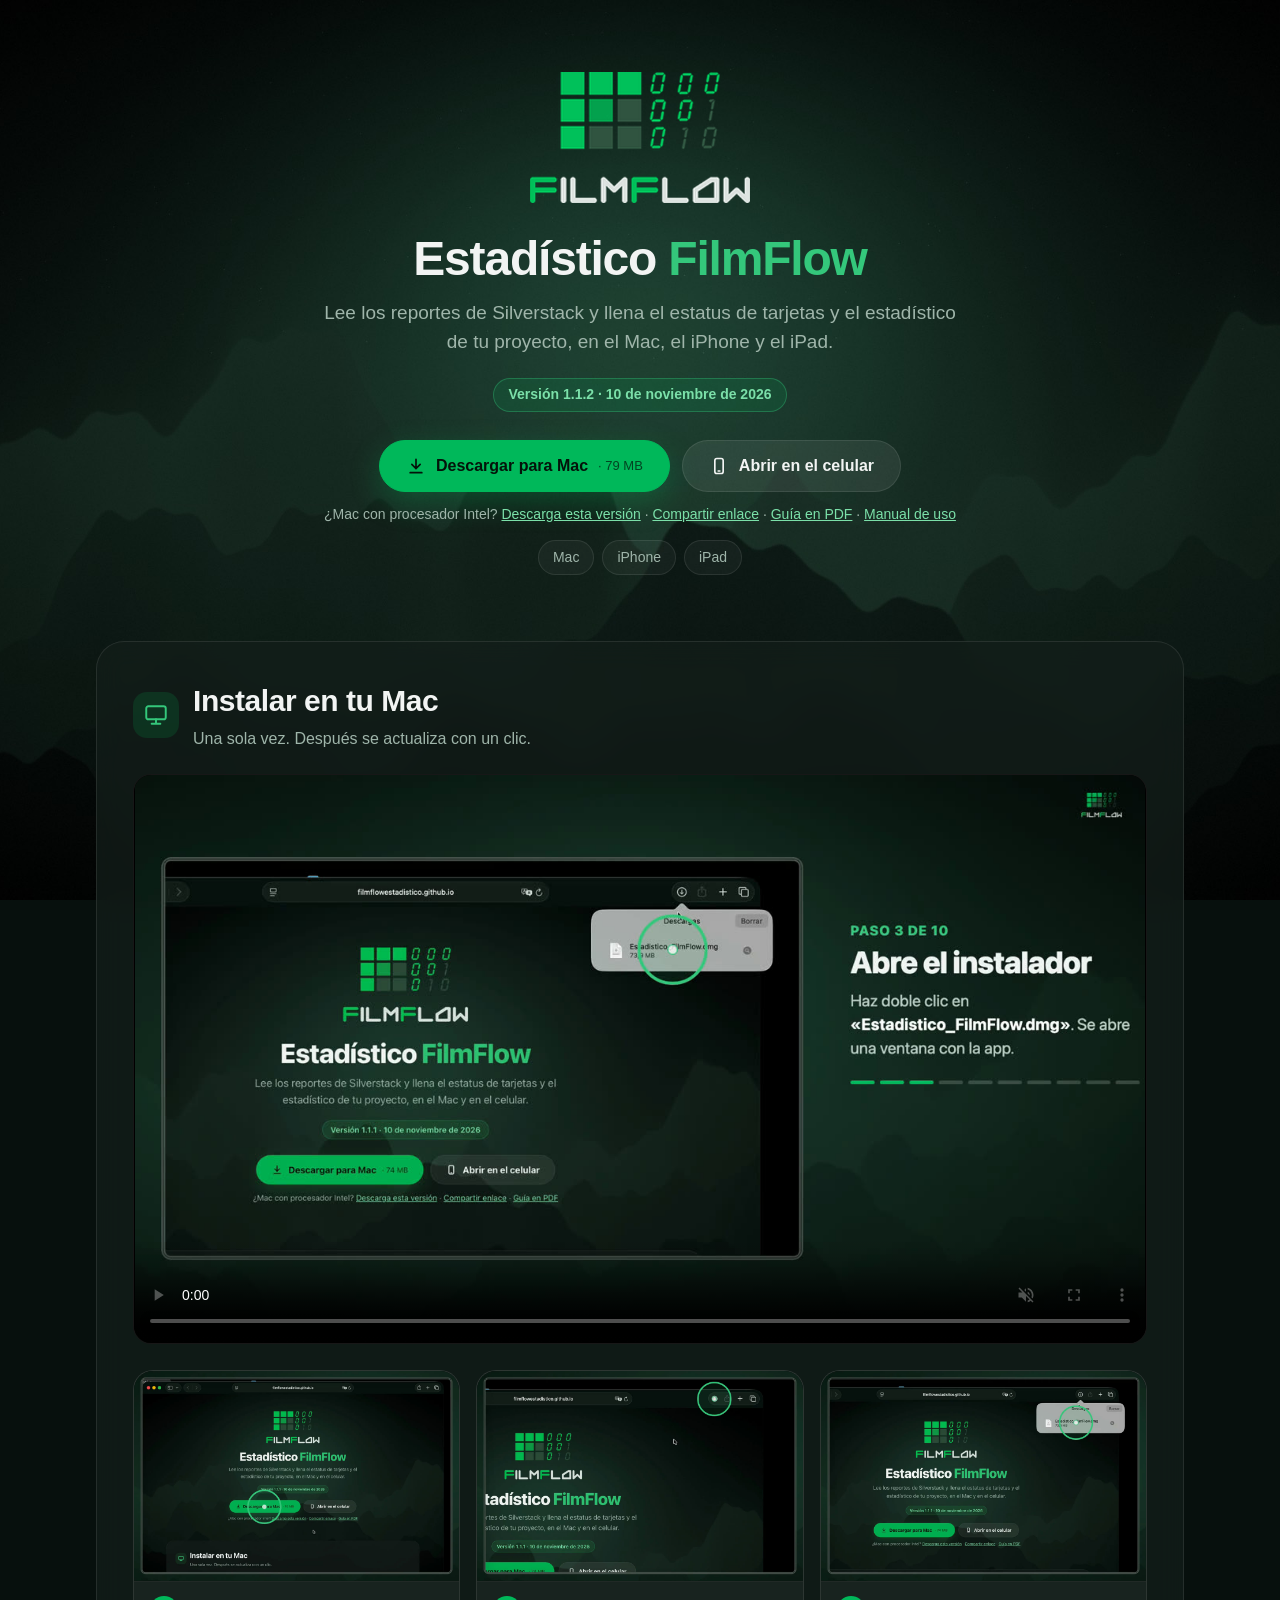
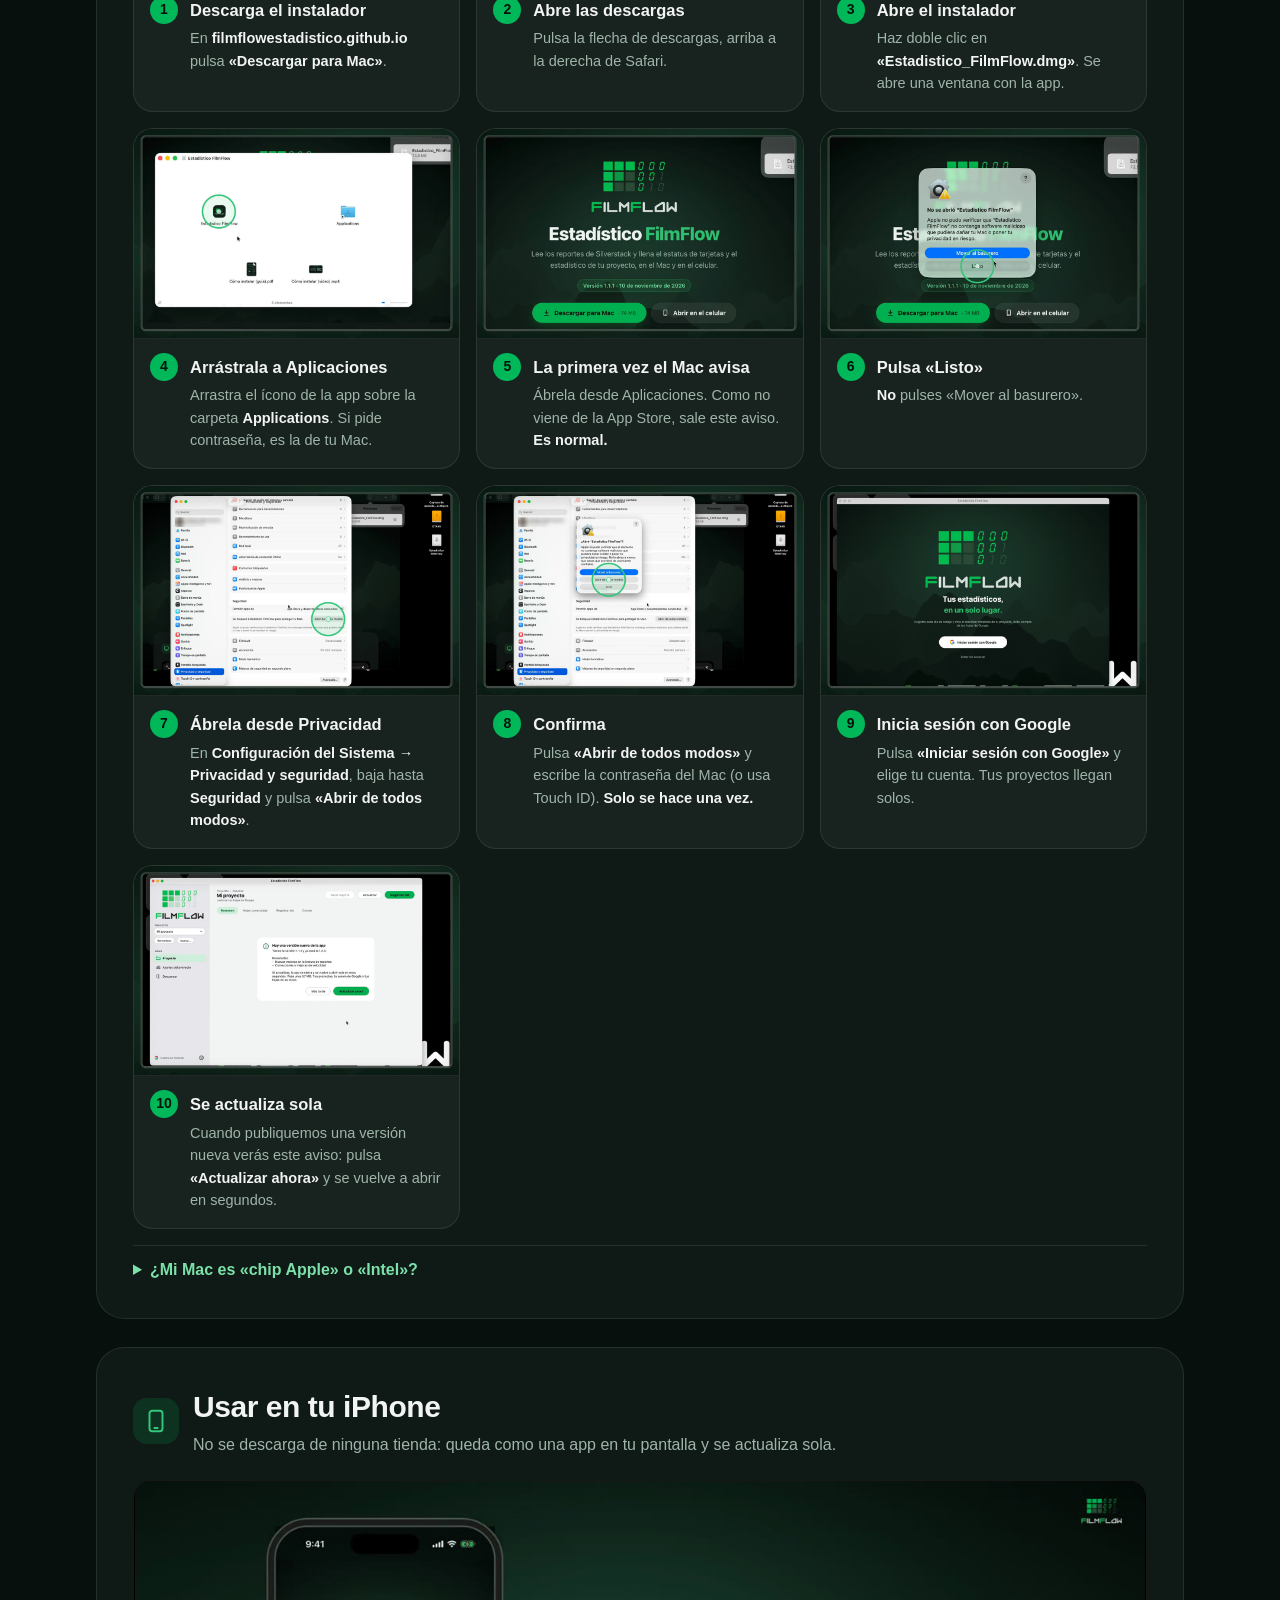
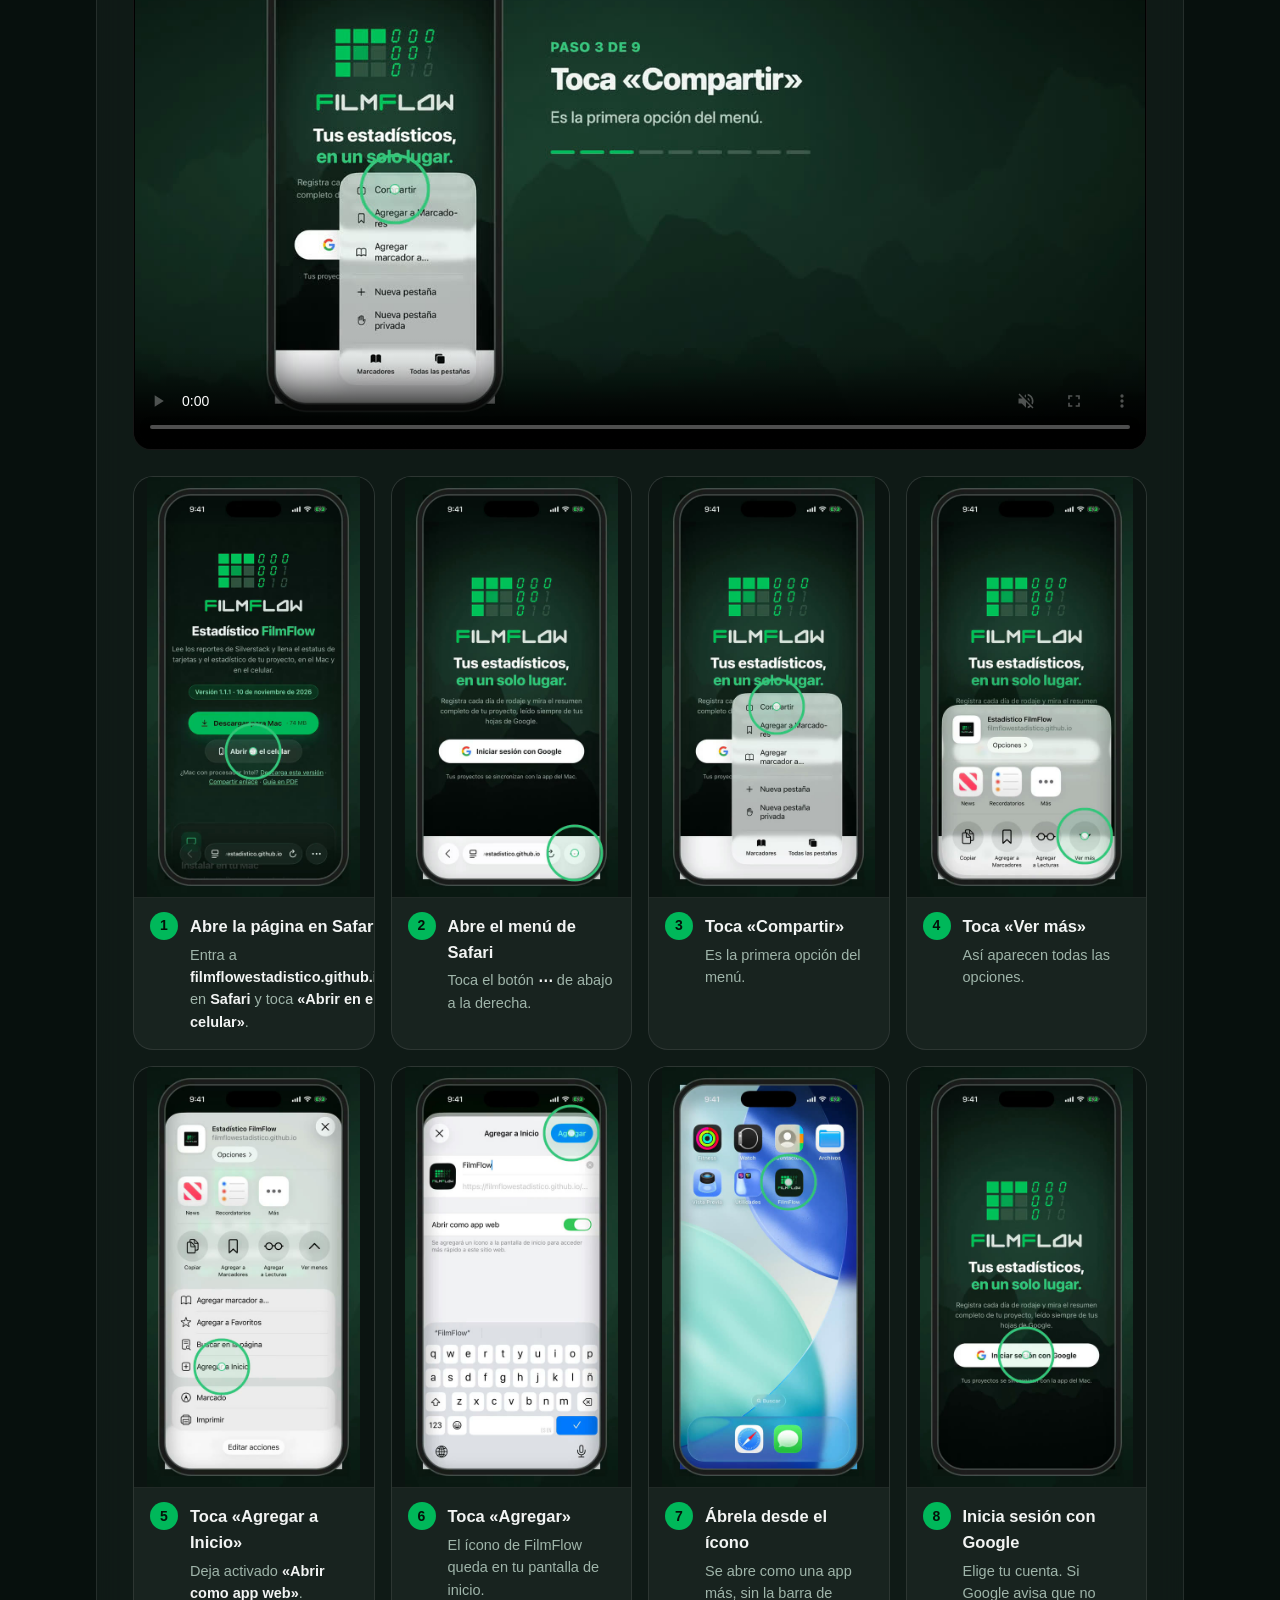
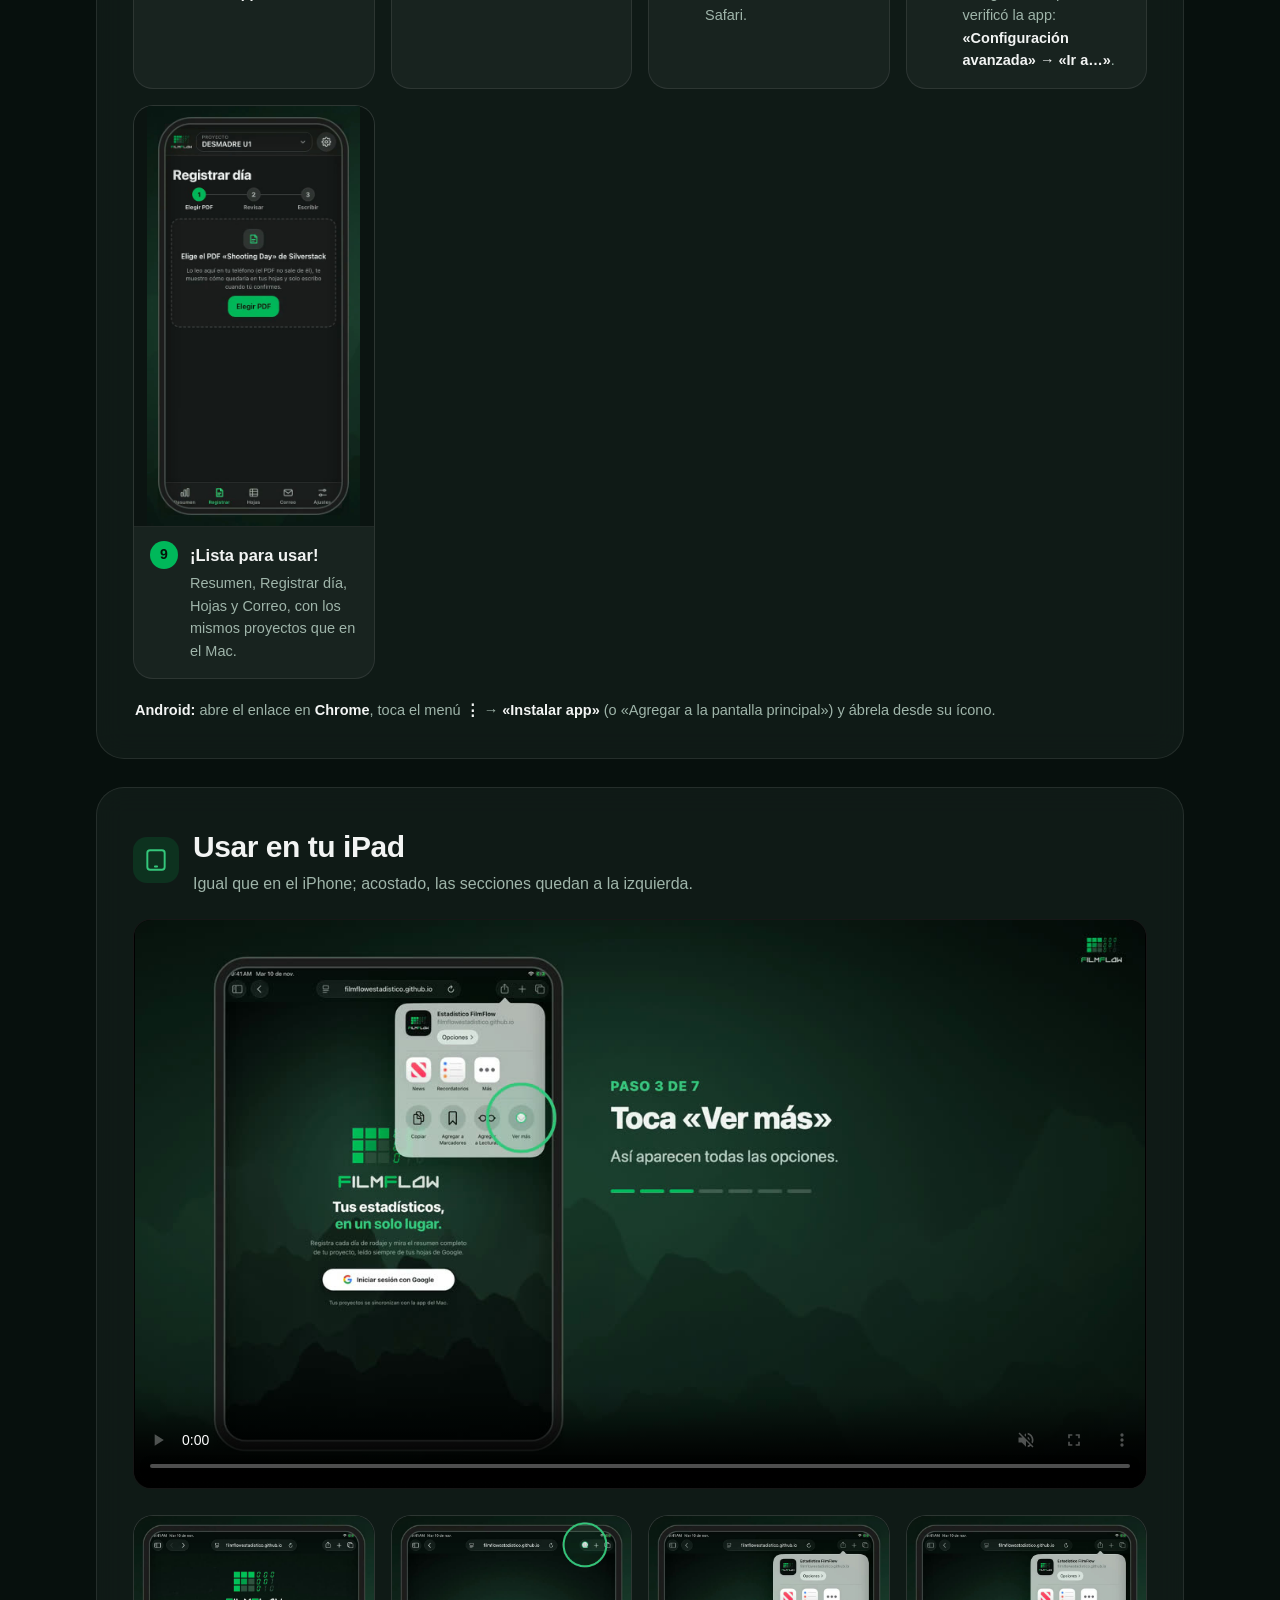
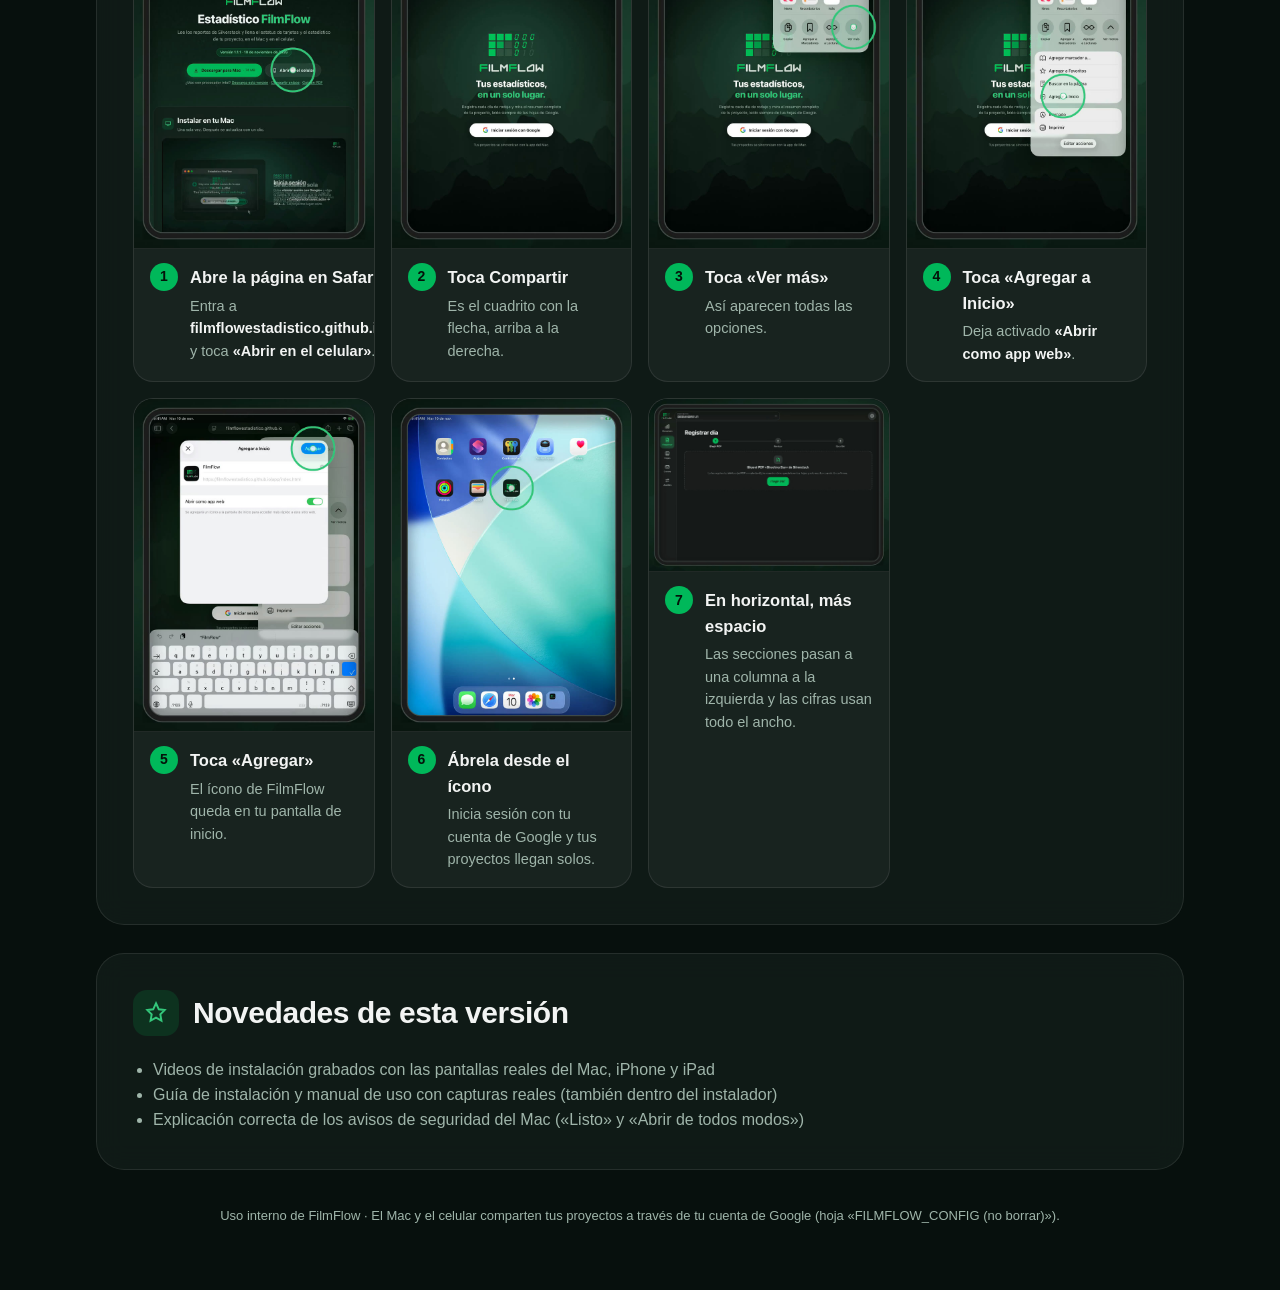
==== commit 7b7a3c84: "Versión 1.1.2" ====
--- a/index.html
+++ b/index.html
@@ -4,24 +4,24 @@
 <meta charset="utf-8">
 <meta name="viewport" content="width=device-width,initial-scale=1,viewport-fit=cover">
 <title>Estadístico FilmFlow · Descargar</title>
-<meta name="description" content="Descarga Estadístico FilmFlow para Mac y úsala en tu celular. Guía ilustrada paso a paso.">
+<meta name="description" content="Descarga Estadístico FilmFlow para Mac y úsala en tu iPhone o iPad. Guía paso a paso con videos.">
 <meta name="theme-color" content="#07100D">
 <link rel="icon" href="app/assets/icono-192.png">
 <link rel="apple-touch-icon" href="app/assets/icono-180.png">
 <style>
-  :root{--verde:#00B85A;--verde2:#34C77B;--texto:#F2F4F3;--texto2:#9FB5AA;--tarjeta:rgba(20,30,26,.72);--borde:rgba(255,255,255,.09);color-scheme:dark}
+  :root{--verde:#00B85A;--verde2:#34C77B;--texto:#F2F4F3;--texto2:#9FB5AA;--tarjeta:rgba(20,30,26,.74);--borde:rgba(255,255,255,.09);color-scheme:dark}
   *{box-sizing:border-box}
   html{background:#07100D}
   body{margin:0;color:var(--texto);font:16px/1.55 -apple-system,BlinkMacSystemFont,"SF Pro Text","Helvetica Neue",Arial,sans-serif;-webkit-font-smoothing:antialiased;
        background:#07100D url(fondo.jpg) center top/cover fixed no-repeat;min-height:100vh}
   @supports (-webkit-touch-callout:none){body{background-attachment:scroll}}
   body::before{content:"";position:fixed;inset:0;background:radial-gradient(ellipse at 50% 0%,rgba(29,74,54,.35),transparent 60%),linear-gradient(180deg,rgba(7,16,13,.15),rgba(7,16,13,.75));pointer-events:none;z-index:-1}
-  main{max-width:1080px;margin:0 auto;padding:max(48px,env(safe-area-inset-top)) 16px 64px}
-  .hero{text-align:center;padding:24px 0 40px}
+  main{max-width:1120px;margin:0 auto;padding:max(48px,env(safe-area-inset-top)) 16px 64px}
+  .hero{text-align:center;padding:24px 0 34px}
   .hero .logo{width:min(220px,58vw);height:auto;margin-bottom:22px}
   h1{font-size:clamp(30px,6vw,48px);line-height:1.1;margin:0 0 12px;letter-spacing:-.025em;font-weight:800}
   h1 span{color:var(--verde2)}
-  .lead{color:var(--texto2);font-size:clamp(16px,2.2vw,19px);max-width:620px;margin:0 auto 22px}
+  .lead{color:var(--texto2);font-size:clamp(16px,2.2vw,19px);max-width:640px;margin:0 auto 22px}
   .chip{display:inline-block;background:rgba(0,184,90,.14);border:1px solid rgba(52,199,123,.35);color:#7BE0A9;border-radius:999px;padding:5px 14px;font-size:14px;font-weight:600}
   .acciones{display:flex;flex-wrap:wrap;gap:12px;justify-content:center;margin-top:28px}
   .btn{display:inline-flex;align-items:center;justify-content:center;gap:10px;min-height:52px;padding:0 26px;border-radius:999px;font-weight:700;font-size:16px;
@@ -31,9 +31,11 @@
   .btn.principal:hover{background:#1FCB72}
   .btn svg{width:20px;height:20px}
   .btn .peso{font-weight:500;opacity:.7;font-size:13px}
-  .btn[hidden]{display:none}
   .mini{font-size:14px;color:var(--texto2);margin-top:12px}
   .mini a{color:#7BE0A9}
+  nav.ir{display:flex;flex-wrap:wrap;justify-content:center;gap:8px;margin:6px 0 4px}
+  nav.ir a{color:var(--texto2);text-decoration:none;border:1px solid var(--borde);border-radius:999px;padding:6px 14px;font-size:14px;background:rgba(255,255,255,.04)}
+  nav.ir a:hover{color:#fff;background:rgba(255,255,255,.09)}
   section.bloque{background:var(--tarjeta);border:1px solid var(--borde);border-radius:28px;padding:clamp(20px,4vw,36px);margin-top:28px;
                   -webkit-backdrop-filter:blur(14px);backdrop-filter:blur(14px)}
   .cab{display:flex;align-items:center;gap:14px;flex-wrap:wrap;margin-bottom:22px}
@@ -41,40 +43,27 @@
   .cab .ico svg{width:26px;height:26px;color:var(--verde2)}
   .cab h2{margin:0;font-size:clamp(22px,3.4vw,30px);letter-spacing:-.015em}
   .cab p{margin:2px 0 0;color:var(--texto2)}
-  .cab .btn{margin-left:auto}
   .video{width:100%;border-radius:18px;border:1px solid var(--borde);background:#000;display:block;aspect-ratio:16/9;margin-bottom:26px}
-  ol.pasos{list-style:none;margin:0;padding:0;display:grid;grid-template-columns:repeat(2,minmax(0,1fr));gap:18px}
-  @media (max-width:760px){ol.pasos{grid-template-columns:1fr}}
-  .paso{background:rgba(255,255,255,.04);border:1px solid var(--borde);border-radius:22px;overflow:hidden}
-  .lienzo{background:radial-gradient(ellipse at 50% 30%,rgba(29,74,54,.55),rgba(7,16,13,.6));border-bottom:1px solid var(--borde)}
-  .ilus{display:block;width:100%;height:auto}
-  .txt{display:flex;gap:14px;padding:18px 20px 20px}
-  .num{flex:none;width:32px;height:32px;border-radius:50%;background:var(--verde);color:#04130A;font-weight:800;display:grid;place-items:center;font-size:15px}
-  .txt h3{margin:3px 0 4px;font-size:18px}
-  .txt p{margin:0;color:var(--texto2);font-size:15px}
+  ol.pasos{list-style:none;margin:0;padding:0;display:grid;gap:16px}
+  ol.pasos.mac{grid-template-columns:repeat(auto-fill,minmax(300px,1fr))}
+  ol.pasos.celular,ol.pasos.ipad{grid-template-columns:repeat(auto-fill,minmax(220px,1fr))}
+  .paso{background:rgba(255,255,255,.04);border:1px solid var(--borde);border-radius:20px;overflow:hidden;display:flex;flex-direction:column}
+  .foto{background:#0b1411;display:grid;place-items:center;border-bottom:1px solid var(--borde)}
+  .foto img{display:block;width:100%;height:auto}
+  .pasos.celular .foto img,.pasos.ipad .foto img{max-height:420px;width:auto;max-width:100%}
+  .txt{display:flex;gap:12px;padding:14px 16px 16px}
+  .num{flex:none;width:28px;height:28px;border-radius:50%;background:var(--verde);color:#04130A;font-weight:800;display:grid;place-items:center;font-size:14px}
+  .txt h3{margin:2px 0 4px;font-size:16.5px}
+  .txt p{margin:0;color:var(--texto2);font-size:14.5px}
   .txt b{color:var(--texto);font-weight:650}
   .nota{margin:20px 2px 0;color:var(--texto2);font-size:14.5px}
   .nota b{color:var(--texto)}
-  details{margin-top:12px;border-top:1px solid var(--borde);padding-top:12px}
+  details{margin-top:16px;border-top:1px solid var(--borde);padding-top:12px}
   summary{cursor:pointer;font-weight:650;color:#7BE0A9}
-  #novedades ul{margin:0;padding-left:20px;color:var(--texto2)}
+  #lista-novedades{margin:0;padding-left:20px;color:var(--texto2)}
   footer{text-align:center;color:var(--texto2);font-size:13px;margin-top:36px}
   #toast{position:fixed;left:50%;bottom:24px;transform:translateX(-50%);background:#fff;color:#07100D;padding:10px 18px;border-radius:999px;font-size:14px;font-weight:600;opacity:0;transition:opacity .2s;pointer-events:none}
   #toast.on{opacity:1}
-  
-.vivo .pulso{transform-box:fill-box;transform-origin:center;animation:pulso 1.8s ease-out infinite}
-@keyframes pulso{0%{opacity:.95;transform:scale(.92)}70%{opacity:0;transform:scale(1.25)}100%{opacity:0}}
-.vivo .flujo{animation:flujo 1s linear infinite}@keyframes flujo{to{stroke-dashoffset:-22}}
-.vivo .arrastre{animation:arrastre 3.2s ease-in-out infinite}
-@keyframes arrastre{0%,12%{transform:translate(0,0);opacity:0}18%{opacity:1}62%,78%{transform:translate(148px,0);opacity:1}92%,100%{transform:translate(148px,0);opacity:0}}
-.vivo .cursor-boton{animation:clic 2.4s ease-in-out infinite}
-@keyframes clic{0%{transform:translate(30px,26px)}45%,60%{transform:translate(0,0) scale(1)}52%{transform:translate(0,0) scale(.85)}100%{transform:translate(0,0)}}
-.vivo .barra-llena{transform-box:fill-box;transform-origin:left;animation:llena 3.4s ease-in-out infinite}
-@keyframes llena{0%{transform:scaleX(0)}80%,100%{transform:scaleX(1)}}
-.vivo .sube{animation:sube 3s ease-out infinite}@keyframes sube{0%{transform:translateY(140px)}25%,100%{transform:translateY(0)}}
-.vivo .aparece{animation:aparece 3s ease-out infinite}@keyframes aparece{0%,10%{transform:scale(0);opacity:0}35%{transform:scale(1.15);opacity:1}45%,100%{transform:scale(1)}}
-@media (prefers-reduced-motion:reduce){.vivo *{animation:none!important}}
-
 </style>
 </head>
 <body>
@@ -82,41 +71,42 @@
   <header class="hero">
     <img class="logo" src="app/assets/logo_filmflow_grande.png" alt="FilmFlow">
     <h1>Estadístico <span>FilmFlow</span></h1>
-    <p class="lead">Lee los reportes de Silverstack y llena el estatus de tarjetas y el estadístico de tu proyecto, en el Mac y en el celular.</p>
+    <p class="lead">Lee los reportes de Silverstack y llena el estatus de tarjetas y el estadístico de tu proyecto, en el Mac, el iPhone y el iPad.</p>
     <span class="chip" id="version">Última versión</span>
     <div class="acciones">
       <a class="btn principal" id="mac" href="https://github.com/FilmFlowEstadistico/filmflowestadistico.github.io/releases/latest/download/Estadistico_FilmFlow.dmg" title="Bajar el instalador para Mac con chip Apple (M1, M2, M3, M4…).">
         <svg viewBox="0 0 24 24" fill="none" stroke="currentColor" stroke-width="2" stroke-linecap="round"><path d="M12 4v11M7 10l5 5 5-5M5 20h14"/></svg>Descargar para Mac <span class="peso" id="peso-mac"></span></a>
-      <a class="btn" href="app/index.html" title="Abrir la app del celular en este navegador (para instalarla en el iPhone sigue los pasos de abajo).">
+      <a class="btn" href="app/index.html" title="Abrir la app del celular en este navegador (para dejarla en el iPhone o iPad sigue los pasos de abajo).">
         <svg viewBox="0 0 24 24" fill="none" stroke="currentColor" stroke-width="2" stroke-linecap="round"><rect x="7" y="3" width="10" height="18" rx="2.5"/><path d="M11 18h2"/></svg>Abrir en el celular</a>
     </div>
     <p class="mini"><span id="intel">¿Mac con procesador Intel? <a id="mac-intel" href="https://github.com/FilmFlowEstadistico/filmflowestadistico.github.io/releases/latest/download/Estadistico_FilmFlow_Intel.dmg" title="Bajar el instalador para Mac con procesador Intel (Mac de 2020 o antes).">Descarga esta versión</a> · </span><a href="#" id="compartir" title="Mandar este enlace a otro data manager (WhatsApp, correo…).">Compartir enlace</a>
-      · <a href="guia/guia_instalacion.pdf" target="_blank" title="Abrir la guía de instalación ilustrada en PDF (para imprimir o enviar).">Guía en PDF</a></p>
+      · <a href="guia/guia_completa.pdf" target="_blank" title="Abrir la guía de instalación con capturas reales en PDF (para imprimir o enviar).">Guía en PDF</a>
+      · <a href="guia/manual.pdf" target="_blank" title="Abrir el manual de uso de la app (pantalla por pantalla) en PDF.">Manual de uso</a></p>
+    <nav class="ir"><a href="#instalar-mac" title="Ir a los pasos del Mac">Mac</a><a href="#instalar-celular" title="Ir a los pasos del iPhone">iPhone</a><a href="#instalar-ipad" title="Ir a los pasos del iPad">iPad</a></nav>
   </header>
 
   <section class="bloque" id="instalar-mac">
-    <div class="cab"><div class="ico"><svg viewBox="0 0 24 24" fill="none" stroke="currentColor" stroke-width="1.8" stroke-linecap="round"><rect x="3" y="4" width="18" height="12" rx="2"/><path d="M8 20h8M12 16v4"/></svg></div>
-      <div><h2>Instalar en tu Mac</h2><p>Una sola vez. Después se actualiza con un clic.</p></div></div>
-    <video class="video" src="guia/mac.mp4" poster="guia/mac.jpg" controls playsinline muted preload="none" title="Video: cómo instalar en el Mac"></video>
-    <ol class="pasos"><li class="paso"><div class="lienzo"><svg class="ilus vivo" viewBox="0 0 360 240" role="img" xmlns="http://www.w3.org/2000/svg" font-family="-apple-system,BlinkMacSystemFont,Helvetica Neue,Arial,sans-serif"><defs><radialGradient id="fondoApp" cx="50%" cy="25%" r="80%"><stop offset="0" stop-color="#1D4A36"/><stop offset="1" stop-color="#07100D"/></radialGradient><linearGradient id="cielo" x1="0" y1="0" x2="0" y2="1"><stop offset="0" stop-color="#2B5876" stop-opacity=".2"/><stop offset="1" stop-color="#4E4376" stop-opacity=".9"/></linearGradient></defs><g><rect x="30" y="36" width="300" height="168" rx="10" fill="#1E2321" stroke="#3A413E"/><rect x="30" y="36" width="300" height="22" rx="10" fill="#2A302D"/><rect x="30" y="48" width="300" height="10" fill="#2A302D"/><circle cx="43" cy="47" r="4" fill="#FF5F57"/><circle cx="56" cy="47" r="4" fill="#FEBC2E"/><circle cx="69" cy="47" r="4" fill="#28C840"/><text x="180.0" y="51" fill="#C9D3CE" font-size="9" text-anchor="middle" font-weight="600">Estadistico FilmFlow</text><image href="app/assets/icono-180.png" x="74" y="76" width="64" height="64"/><text x="106" y="156" fill="#E8EEEB" font-size="9" text-anchor="middle">Estadistico FilmFlow</text><g transform="translate(222,78)"><path d="M0 8 Q0 2 6 2 H22 L28 9 H58 Q64 9 64 15 V52 Q64 58 58 58 H6 Q0 58 0 52 Z" fill="#3B9BF5"/><path d="M0 18 H64 V52 Q64 58 58 58 H6 Q0 58 0 52 Z" fill="#5CB0FF"/><path d="M22 30 l10 -8 l10 8 M32 22 v20 M24 44 h16" stroke="#fff" stroke-width="3" fill="none" stroke-linecap="round"/></g><text x="254" y="156" fill="#E8EEEB" font-size="9" text-anchor="middle">Applications</text><path d="M150 108 H210" stroke="#34C77B" stroke-width="3" stroke-dasharray="6 5" fill="none" class="flujo"/><path d="M206 100 L216 108 L206 116" stroke="#34C77B" stroke-width="3" fill="none" stroke-linecap="round" stroke-linejoin="round"/><g class="arrastre"><image href="app/assets/icono-180.png" x="74" y="76" width="64" height="64" opacity=".55"/><g transform="translate(112,112)"><g class=""><path d="M0 0 L0 15 L4 11 L7 18 L10 17 L7 10 L12 10 Z" fill="#fff" stroke="#111" stroke-width="1.2" stroke-linejoin="round"/></g></g></g></g></svg></div><div class="txt"><span class="num">1</span><div><h3>Descarga e instala</h3><p>Abre el archivo descargado <b>Estadistico_FilmFlow.dmg</b> y arrastra el ícono de la app a la carpeta <b>Aplicaciones</b>.</p></div></div></li><li class="paso"><div class="lienzo"><svg class="ilus vivo" viewBox="0 0 360 240" role="img" xmlns="http://www.w3.org/2000/svg" font-family="-apple-system,BlinkMacSystemFont,Helvetica Neue,Arial,sans-serif"><defs><radialGradient id="fondoApp" cx="50%" cy="25%" r="80%"><stop offset="0" stop-color="#1D4A36"/><stop offset="1" stop-color="#07100D"/></radialGradient><linearGradient id="cielo" x1="0" y1="0" x2="0" y2="1"><stop offset="0" stop-color="#2B5876" stop-opacity=".2"/><stop offset="1" stop-color="#4E4376" stop-opacity=".9"/></linearGradient></defs><g><rect x="30" y="36" width="300" height="168" rx="10" fill="#1E2321" stroke="#3A413E"/><rect x="30" y="36" width="300" height="22" rx="10" fill="#2A302D"/><rect x="30" y="48" width="300" height="10" fill="#2A302D"/><circle cx="43" cy="47" r="4" fill="#FF5F57"/><circle cx="56" cy="47" r="4" fill="#FEBC2E"/><circle cx="69" cy="47" r="4" fill="#28C840"/><text x="180.0" y="51" fill="#C9D3CE" font-size="9" text-anchor="middle" font-weight="600">Configuración del Sistema</text><rect x="31" y="58" width="104" height="145" fill="#252A28"/><text x="48" y="78" fill="#AEB8B3" font-size="8.5">Wi‑Fi</text><text x="48" y="96" fill="#AEB8B3" font-size="8.5">General</text><text x="48" y="114" fill="#AEB8B3" font-size="8.5"></text><text x="48" y="132" fill="#AEB8B3" font-size="8.5">Escritorio</text><text x="48" y="150" fill="#AEB8B3" font-size="8.5">Pantallas</text><rect x="37" y="104" width="94" height="16" rx="5" fill="#2F7DE1"/><text x="42" y="115" fill="#fff" font-size="7" font-weight="600">Privacidad y seguridad</text><text x="146" y="80" fill="#F2F4F3" font-size="11" font-weight="700">Privacidad y seguridad</text><rect x="146" y="90" width="164" height="6" rx="3" fill="#333A37"/><rect x="146" y="102" width="124" height="6" rx="3" fill="#333A37"/><rect x="144" y="118" width="176" height="70" rx="8" fill="#2A302D"/><text x="152" y="134" fill="#E8EEEB" font-size="8">Se bloqueó «Estadistico FilmFlow»</text><text x="152" y="145" fill="#AEB8B3" font-size="7">porque no es de un desarrollador identificado.</text><rect x="232" y="156" width="76" height="22" rx="11" fill="#3A403D"/><text x="270" y="171" fill="#fff" font-size="8.4" font-weight="700" text-anchor="middle">Abrir igualmente</text><ellipse class="pulso" cx="270" cy="167" rx="44" ry="16" fill="none" stroke="#34C77B" stroke-width="2.5"/><g transform="translate(286,174)"><g class="cursor-boton"><path d="M0 0 L0 15 L4 11 L7 18 L10 17 L7 10 L12 10 Z" fill="#fff" stroke="#111" stroke-width="1.2" stroke-linejoin="round"/></g></g></g></svg></div><div class="txt"><span class="num">2</span><div><h3>Permite abrirla (solo la primera vez)</h3><p>Abre la app. Si el Mac la bloquea, ve a <b>Configuración del Sistema → Privacidad y seguridad</b> y pulsa <b>«Abrir igualmente»</b>.</p></div></div></li><li class="paso"><div class="lienzo"><svg class="ilus vivo" viewBox="0 0 360 240" role="img" xmlns="http://www.w3.org/2000/svg" font-family="-apple-system,BlinkMacSystemFont,Helvetica Neue,Arial,sans-serif"><defs><radialGradient id="fondoApp" cx="50%" cy="25%" r="80%"><stop offset="0" stop-color="#1D4A36"/><stop offset="1" stop-color="#07100D"/></radialGradient><linearGradient id="cielo" x1="0" y1="0" x2="0" y2="1"><stop offset="0" stop-color="#2B5876" stop-opacity=".2"/><stop offset="1" stop-color="#4E4376" stop-opacity=".9"/></linearGradient></defs><g><rect x="30" y="36" width="300" height="168" rx="10" fill="#0B1511" stroke="#3A413E"/><rect x="30" y="36" width="300" height="22" rx="10" fill="#2A302D"/><rect x="30" y="48" width="300" height="10" fill="#2A302D"/><circle cx="43" cy="47" r="4" fill="#FF5F57"/><circle cx="56" cy="47" r="4" fill="#FEBC2E"/><circle cx="69" cy="47" r="4" fill="#28C840"/><text x="180.0" y="51" fill="#C9D3CE" font-size="9" text-anchor="middle" font-weight="600">Estadístico FilmFlow</text><rect x="31" y="58" width="298" height="145" fill="url(#fondoApp)"/><image href="app/assets/logo_filmflow_grande.png" x="140" y="70" width="80" height="48"/><text x="180" y="134" fill="#fff" font-size="12" font-weight="800" text-anchor="middle">Tus estadísticos, <tspan fill="#34C77B">en un solo lugar.</tspan></text><rect x="104" y="150" width="152" height="26" rx="13" fill="#fff"/><g transform="translate(114,157)"><circle cx="6" cy="6" r="6" fill="#4285F4"/><path d="M6 6 h6 a6 6 0 0 1 -6 6 z" fill="#34A853"/><path d="M0 6 a6 6 0 0 1 6 -6 v6 z" fill="#EA4335"/><path d="M0 6 a6 6 0 0 0 6 6 v-6 z" fill="#FBBC05"/><circle cx="6" cy="6" r="2.6" fill="#fff"/></g><text x="187" y="167" fill="#1D2421" font-size="8.4" font-weight="700" text-anchor="middle">Iniciar sesión con Google</text><ellipse class="pulso" cx="180" cy="163" rx="82" ry="17" fill="none" stroke="#34C77B" stroke-width="2.5"/><g transform="translate(226,170)"><g class="cursor-boton"><path d="M0 0 L0 15 L4 11 L7 18 L10 17 L7 10 L12 10 Z" fill="#fff" stroke="#111" stroke-width="1.2" stroke-linejoin="round"/></g></g></g></svg></div><div class="txt"><span class="num">3</span><div><h3>Inicia sesión</h3><p>Pulsa <b>«Iniciar sesión con Google»</b> y elige tu cuenta. Si Google dice que no verificó la app, toca <b>«Configuración avanzada» → «Ir a…»</b>. Tus proyectos llegan solos.</p></div></div></li><li class="paso"><div class="lienzo"><svg class="ilus vivo" viewBox="0 0 360 240" role="img" xmlns="http://www.w3.org/2000/svg" font-family="-apple-system,BlinkMacSystemFont,Helvetica Neue,Arial,sans-serif"><defs><radialGradient id="fondoApp" cx="50%" cy="25%" r="80%"><stop offset="0" stop-color="#1D4A36"/><stop offset="1" stop-color="#07100D"/></radialGradient><linearGradient id="cielo" x1="0" y1="0" x2="0" y2="1"><stop offset="0" stop-color="#2B5876" stop-opacity=".2"/><stop offset="1" stop-color="#4E4376" stop-opacity=".9"/></linearGradient></defs><g><rect x="30" y="36" width="300" height="168" rx="10" fill="#1E2321" stroke="#3A413E"/><rect x="30" y="36" width="300" height="22" rx="10" fill="#2A302D"/><rect x="30" y="48" width="300" height="10" fill="#2A302D"/><circle cx="43" cy="47" r="4" fill="#FF5F57"/><circle cx="56" cy="47" r="4" fill="#FEBC2E"/><circle cx="69" cy="47" r="4" fill="#28C840"/><text x="180.0" y="51" fill="#C9D3CE" font-size="9" text-anchor="middle" font-weight="600">Estadístico FilmFlow</text><rect x="31" y="58" width="298" height="145" fill="#171918"/><rect x="44" y="70" width="90" height="10" rx="5" fill="#2A302D"/><rect x="44" y="88" width="272" height="40" rx="10" fill="#202523"/><rect x="44" y="136" width="130" height="56" rx="10" fill="#202523"/><rect x="186" y="136" width="130" height="56" rx="10" fill="#202523"/><rect x="60" y="78" width="240" height="112" rx="14" fill="#262B29" stroke="#3A413E"/><circle cx="80" cy="98" r="9" fill="#00B85A"/><path d="M80 93 v8 M76 98 l4 4 4 -4" stroke="#06140B" stroke-width="2" fill="none" stroke-linecap="round"/><text x="96" y="101" fill="#F2F4F3" font-size="10" font-weight="700">Hay una versión nueva de la app</text><text x="96" y="115" fill="#A9B1AC" font-size="7.6">Tienes la 1.1.0 y ya está la 1.2.0.</text><text x="96" y="126" fill="#A9B1AC" font-size="7.6">Se cierra y se vuelve a abrir sola.</text><rect x="96" y="136" width="186" height="5" rx="2.5" fill="#3A413E"/><rect class="barra-llena" x="96" y="136" width="186" height="5" rx="2.5" fill="#00B85A"/><rect x="132" y="156" width="64" height="22" rx="11" fill="#3A403D"/><text x="164" y="170" fill="#fff" font-size="8.4" text-anchor="middle">Más tarde</text><rect x="204" y="156" width="80" height="22" rx="11" fill="#00B85A"/><text x="244" y="170" fill="#06140B" font-size="8.4" font-weight="700" text-anchor="middle">Actualizar ahora</text><ellipse class="pulso" cx="244" cy="167" rx="46" ry="16" fill="none" stroke="#34C77B" stroke-width="2.5"/><g transform="translate(262,174)"><g class="cursor-boton"><path d="M0 0 L0 15 L4 11 L7 18 L10 17 L7 10 L12 10 Z" fill="#fff" stroke="#111" stroke-width="1.2" stroke-linejoin="round"/></g></g></g></svg></div><div class="txt"><span class="num">4</span><div><h3>Se actualiza sola</h3><p>Cuando haya una versión nueva, la app te avisa. Pulsa <b>«Actualizar ahora»</b> y se vuelve a abrir en segundos.</p></div></div></li></ol>
-    <details><summary>¿Mi Mac es «chip Apple» o «Intel»?</summary>
-      <p class="nota">Menú  → <b>Acerca de este Mac</b>. Si dice <b>Chip: Apple M…</b> usa el botón verde. Si dice <b>Procesador: Intel</b> usa «Mac con procesador Intel».</p></details>
+    <div class="cab"><div class="ico"><svg viewBox="0 0 24 24" fill="none" stroke="currentColor" stroke-width="1.8" stroke-linecap="round"><rect x="3" y="4" width="18" height="12" rx="2"/><path d="M8 20h8M12 16v4"/></svg></div><div><h2>Instalar en tu Mac</h2><p>Una sola vez. Después se actualiza con un clic.</p></div></div>
+    <video class="video" src="guia/mac.mp4" poster="guia/mac.jpg" controls playsinline muted preload="none" title="Video: Instalar en tu Mac"></video>
+    <ol class="pasos mac"><li class="paso"><div class="foto"><img loading="lazy" src="guia/img/mac_1.jpg" alt="Paso 1: Descarga el instalador"></div><div class="txt"><span class="num">1</span><div><h3>Descarga el instalador</h3><p>En <b>filmflowestadistico.github.io</b> pulsa <b>«Descargar para Mac»</b>.</p></div></div></li><li class="paso"><div class="foto"><img loading="lazy" src="guia/img/mac_2.jpg" alt="Paso 2: Abre las descargas"></div><div class="txt"><span class="num">2</span><div><h3>Abre las descargas</h3><p>Pulsa la flecha de descargas, arriba a la derecha de Safari.</p></div></div></li><li class="paso"><div class="foto"><img loading="lazy" src="guia/img/mac_3.jpg" alt="Paso 3: Abre el instalador"></div><div class="txt"><span class="num">3</span><div><h3>Abre el instalador</h3><p>Haz doble clic en <b>«Estadistico_FilmFlow.dmg»</b>. Se abre una ventana con la app.</p></div></div></li><li class="paso"><div class="foto"><img loading="lazy" src="guia/img/mac_4.jpg" alt="Paso 4: Arrástrala a Aplicaciones"></div><div class="txt"><span class="num">4</span><div><h3>Arrástrala a Aplicaciones</h3><p>Arrastra el ícono de la app sobre la carpeta <b>Applications</b>. Si pide contraseña, es la de tu Mac.</p></div></div></li><li class="paso"><div class="foto"><img loading="lazy" src="guia/img/mac_5.jpg" alt="Paso 5: La primera vez el Mac avisa"></div><div class="txt"><span class="num">5</span><div><h3>La primera vez el Mac avisa</h3><p>Ábrela desde Aplicaciones. Como no viene de la App Store, sale este aviso. <b>Es normal.</b></p></div></div></li><li class="paso"><div class="foto"><img loading="lazy" src="guia/img/mac_6.jpg" alt="Paso 6: Pulsa «Listo»"></div><div class="txt"><span class="num">6</span><div><h3>Pulsa «Listo»</h3><p><b>No</b> pulses «Mover al basurero».</p></div></div></li><li class="paso"><div class="foto"><img loading="lazy" src="guia/img/mac_7.jpg" alt="Paso 7: Ábrela desde Privacidad"></div><div class="txt"><span class="num">7</span><div><h3>Ábrela desde Privacidad</h3><p>En <b>Configuración del Sistema → Privacidad y seguridad</b>, baja hasta <b>Seguridad</b> y pulsa <b>«Abrir de todos modos»</b>.</p></div></div></li><li class="paso"><div class="foto"><img loading="lazy" src="guia/img/mac_8.jpg" alt="Paso 8: Confirma"></div><div class="txt"><span class="num">8</span><div><h3>Confirma</h3><p>Pulsa <b>«Abrir de todos modos»</b> y escribe la contraseña del Mac (o usa Touch ID). <b>Solo se hace una vez.</b></p></div></div></li><li class="paso"><div class="foto"><img loading="lazy" src="guia/img/mac_9.jpg" alt="Paso 9: Inicia sesión con Google"></div><div class="txt"><span class="num">9</span><div><h3>Inicia sesión con Google</h3><p>Pulsa <b>«Iniciar sesión con Google»</b> y elige tu cuenta. Tus proyectos llegan solos.</p></div></div></li><li class="paso"><div class="foto"><img loading="lazy" src="guia/img/mac_10.jpg" alt="Paso 10: Se actualiza sola"></div><div class="txt"><span class="num">10</span><div><h3>Se actualiza sola</h3><p>Cuando publiquemos una versión nueva verás este aviso: pulsa <b>«Actualizar ahora»</b> y se vuelve a abrir en segundos.</p></div></div></li></ol><details><summary>¿Mi Mac es «chip Apple» o «Intel»?</summary><p class="nota">Menú  → <b>Acerca de este Mac</b>. Si dice <b>Chip: Apple M…</b> usa el botón verde. Si dice <b>Procesador: Intel</b> usa «Mac con procesador Intel».</p></details>
   </section>
 
   <section class="bloque" id="instalar-celular">
-    <div class="cab"><div class="ico"><svg viewBox="0 0 24 24" fill="none" stroke="currentColor" stroke-width="1.8" stroke-linecap="round"><rect x="6" y="2.5" width="12" height="19" rx="2.5"/><path d="M10.5 18.5h3"/></svg></div>
-      <div><h2>Usar en tu iPhone o iPad</h2><p>No se descarga de ninguna tienda: queda como una app en tu pantalla y se actualiza sola.</p></div></div>
-    <video class="video" src="guia/celular.mp4" poster="guia/celular.jpg" controls playsinline muted preload="none" title="Video: cómo instalar en el celular"></video>
-    <ol class="pasos"><li class="paso"><div class="lienzo"><svg class="ilus vivo" viewBox="0 0 360 240" role="img" xmlns="http://www.w3.org/2000/svg" font-family="-apple-system,BlinkMacSystemFont,Helvetica Neue,Arial,sans-serif"><defs><radialGradient id="fondoApp" cx="50%" cy="25%" r="80%"><stop offset="0" stop-color="#1D4A36"/><stop offset="1" stop-color="#07100D"/></radialGradient><linearGradient id="cielo" x1="0" y1="0" x2="0" y2="1"><stop offset="0" stop-color="#2B5876" stop-opacity=".2"/><stop offset="1" stop-color="#4E4376" stop-opacity=".9"/></linearGradient></defs><g transform="translate(120,8)"><rect x="0" y="0" width="120" height="224" rx="20" fill="#0E1110" stroke="#4A524E" stroke-width="2"/><rect x="6" y="6" width="108" height="212" rx="15" fill="#171918"/><rect x="44" y="11" width="32" height="8" rx="4" fill="#000"/><clipPath id="pant1208"><rect x="6" y="6" width="108" height="212" rx="15"/></clipPath><g clip-path="url(#pant1208)"><rect x="6" y="6" width="108" height="212" fill="url(#fondoApp)"/><image href="app/assets/logo_filmflow_grande.png" x="38" y="36" width="44" height="26"/><text x="60" y="78" fill="#fff" font-size="8" font-weight="800" text-anchor="middle">Estadístico FilmFlow</text><rect x="18" y="88" width="84" height="40" rx="8" fill="rgba(255,255,255,.06)"/><rect x="28" y="98" width="64" height="16" rx="8" fill="#00B85A"/><text x="60" y="109" fill="#06140B" font-size="6.6" font-weight="700" text-anchor="middle">Abrir la app</text><rect x="18" y="136" width="84" height="40" rx="8" fill="rgba(255,255,255,.06)"/><rect x="6" y="184" width="108" height="34" fill="#232826"/><rect x="14" y="170" width="92" height="12" rx="6" fill="#2E3431"/><text x="60" y="179" fill="#C9D3CE" font-size="5.6" text-anchor="middle">filmflowestadistico.github.io</text><g stroke="#8FA39A" stroke-width="1.6" fill="none" stroke-linecap="round"><path d="M20 200 l-4 -4 4 -4"/><path d="M36 192 l4 4 -4 4"/><rect x="80" y="193" width="9" height="9" rx="2"/><rect x="96" y="194" width="8" height="8" rx="1.5"/></g><g stroke="#4FA3FF" stroke-width="1.8" fill="none" stroke-linecap="round" stroke-linejoin="round"><path d="M55 197 v9 h10 v-9"/><path d="M60 201 v-11 M56.5 193 l3.5 -3.5 3.5 3.5"/></g><ellipse class="pulso" cx="60" cy="198" rx="12" ry="12" fill="none" stroke="#34C77B" stroke-width="2.5"/><g transform="translate(64,203)"><g class="cursor-boton"><path d="M0 0 L0 15 L4 11 L7 18 L10 17 L7 10 L12 10 Z" fill="#fff" stroke="#111" stroke-width="1.2" stroke-linejoin="round"/></g></g></g></g><text x="270" y="110" fill="#9FB5AA" font-size="10" font-weight="600">Toca</text><text x="270" y="124" fill="#fff" font-size="11" font-weight="800">Compartir</text><path d="M266 132 C246 160 220 190 196 204" stroke="#34C77B" stroke-width="2" fill="none" stroke-dasharray="4 4" class="flujo"/></svg></div><div class="txt"><span class="num">1</span><div><h3>Abre el enlace en Safari</h3><p>En tu iPhone abre <b>filmflowestadistico.github.io</b> en <b>Safari</b>, toca <b>«Abrir la app»</b> y luego el botón <b>Compartir</b>.</p></div></div></li><li class="paso"><div class="lienzo"><svg class="ilus vivo" viewBox="0 0 360 240" role="img" xmlns="http://www.w3.org/2000/svg" font-family="-apple-system,BlinkMacSystemFont,Helvetica Neue,Arial,sans-serif"><defs><radialGradient id="fondoApp" cx="50%" cy="25%" r="80%"><stop offset="0" stop-color="#1D4A36"/><stop offset="1" stop-color="#07100D"/></radialGradient><linearGradient id="cielo" x1="0" y1="0" x2="0" y2="1"><stop offset="0" stop-color="#2B5876" stop-opacity=".2"/><stop offset="1" stop-color="#4E4376" stop-opacity=".9"/></linearGradient></defs><g transform="translate(120,8)"><rect x="0" y="0" width="120" height="224" rx="20" fill="#0E1110" stroke="#4A524E" stroke-width="2"/><rect x="6" y="6" width="108" height="212" rx="15" fill="#171918"/><rect x="44" y="11" width="32" height="8" rx="4" fill="#000"/><clipPath id="pant1208"><rect x="6" y="6" width="108" height="212" rx="15"/></clipPath><g clip-path="url(#pant1208)"><rect x="6" y="6" width="108" height="212" fill="url(#fondoApp)" opacity=".5"/><rect x="6" y="6" width="108" height="212" fill="rgba(0,0,0,.45)"/><g class="sube"><rect x="6" y="84" width="108" height="140" rx="14" fill="#1E2321"/><image href="app/assets/icono-180.png" x="14" y="90" width="14" height="14"/><text x="32" y="100" fill="#fff" font-size="6.6" font-weight="700">FilmFlow</text><rect x="12" y="108" width="96" height="20" rx="6" fill="#2A302D"/><text x="20" y="121" fill="#C9D3CE" font-size="6.8" font-weight="500">Copiar</text><rect x="12" y="130" width="96" height="20" rx="6" fill="#2A302D"/><text x="20" y="143" fill="#C9D3CE" font-size="6.8" font-weight="500">Agregar a favoritos</text><rect x="12" y="152" width="96" height="20" rx="6" fill="#1F4A33"/><text x="20" y="165" fill="#fff" font-size="6.8" font-weight="700">Agregar a inicio</text><rect x="92" y="156" width="11" height="11" rx="2.5" stroke="#fff" stroke-width="1.3" fill="none"/><path d="M97.5 158.5 v6 M94.5 161.5 h6" stroke="#fff" stroke-width="1.3"/><rect x="12" y="174" width="96" height="20" rx="6" fill="#2A302D"/><text x="20" y="187" fill="#C9D3CE" font-size="6.8" font-weight="500">Buscar en la página</text></g><ellipse class="pulso" cx="60" cy="162" rx="52" ry="13" fill="none" stroke="#34C77B" stroke-width="2.5"/><g transform="translate(84,166)"><g class="cursor-boton"><path d="M0 0 L0 15 L4 11 L7 18 L10 17 L7 10 L12 10 Z" fill="#fff" stroke="#111" stroke-width="1.2" stroke-linejoin="round"/></g></g></g></g><text x="262" y="110" fill="#9FB5AA" font-size="10" font-weight="600">Toca</text><text x="262" y="124" fill="#fff" font-size="11" font-weight="800">Agregar</text><text x="262" y="138" fill="#fff" font-size="11" font-weight="800">a inicio</text></svg></div><div class="txt"><span class="num">2</span><div><h3>Agrégala a tu inicio</h3><p>En el menú que aparece, toca <b>«Agregar a inicio»</b> y después <b>«Agregar»</b>.</p></div></div></li><li class="paso"><div class="lienzo"><svg class="ilus vivo" viewBox="0 0 360 240" role="img" xmlns="http://www.w3.org/2000/svg" font-family="-apple-system,BlinkMacSystemFont,Helvetica Neue,Arial,sans-serif"><defs><radialGradient id="fondoApp" cx="50%" cy="25%" r="80%"><stop offset="0" stop-color="#1D4A36"/><stop offset="1" stop-color="#07100D"/></radialGradient><linearGradient id="cielo" x1="0" y1="0" x2="0" y2="1"><stop offset="0" stop-color="#2B5876" stop-opacity=".2"/><stop offset="1" stop-color="#4E4376" stop-opacity=".9"/></linearGradient></defs><g transform="translate(120,8)"><rect x="0" y="0" width="120" height="224" rx="20" fill="#0E1110" stroke="#4A524E" stroke-width="2"/><rect x="6" y="6" width="108" height="212" rx="15" fill="#171918"/><rect x="44" y="11" width="32" height="8" rx="4" fill="#000"/><clipPath id="pant1208"><rect x="6" y="6" width="108" height="212" rx="15"/></clipPath><g clip-path="url(#pant1208)"><rect x="6" y="6" width="108" height="212" fill="#1B3B5A"/><rect x="6" y="6" width="108" height="212" fill="url(#cielo)"/><rect x="16" y="30" width="18" height="18" rx="5" fill="#3B6EA8" opacity=".85"/><rect x="40" y="30" width="18" height="18" rx="5" fill="#C0563E" opacity=".85"/><rect x="64" y="30" width="18" height="18" rx="5" fill="#D9A23A" opacity=".85"/><rect x="88" y="30" width="18" height="18" rx="5" fill="#5A8F5A" opacity=".85"/><rect x="16" y="60" width="18" height="18" rx="5" fill="#7A5AA8" opacity=".85"/><rect x="40" y="60" width="18" height="18" rx="5" fill="#3A8E99" opacity=".85"/><rect x="64" y="60" width="18" height="18" rx="5" fill="#9A9A9A" opacity=".85"/><rect x="88" y="60" width="18" height="18" rx="5" fill="#B5486E" opacity=".85"/><rect x="16" y="90" width="18" height="18" rx="5" fill="#4F7FD9" opacity=".85"/><g class="aparece" style="transform-origin:49px 99px"><image href="app/assets/icono-180.png" x="40" y="90" width="18" height="18"/><text x="49" y="115" fill="#fff" font-size="4.6" text-anchor="middle">FilmFlow</text></g><rect x="64" y="90" width="18" height="18" rx="5" fill="#6B6B6B" opacity=".85"/><rect x="88" y="90" width="18" height="18" rx="5" fill="#C77C2F" opacity=".85"/><rect x="16" y="120" width="18" height="18" rx="5" fill="#3B6EA8" opacity=".85"/><rect x="40" y="120" width="18" height="18" rx="5" fill="#C0563E" opacity=".85"/><rect x="64" y="120" width="18" height="18" rx="5" fill="#D9A23A" opacity=".85"/><rect x="88" y="120" width="18" height="18" rx="5" fill="#5A8F5A" opacity=".85"/><rect x="14" y="190" width="92" height="22" rx="10" fill="rgba(255,255,255,.18)"/><ellipse class="pulso" cx="49" cy="99" rx="13" ry="13" fill="none" stroke="#34C77B" stroke-width="2.5"/><g transform="translate(52,103)"><g class="cursor-boton"><path d="M0 0 L0 15 L4 11 L7 18 L10 17 L7 10 L12 10 Z" fill="#fff" stroke="#111" stroke-width="1.2" stroke-linejoin="round"/></g></g></g></g><text x="262" y="110" fill="#9FB5AA" font-size="10" font-weight="600">Ábrela desde</text><text x="262" y="124" fill="#fff" font-size="11" font-weight="800">el ícono</text></svg></div><div class="txt"><span class="num">3</span><div><h3>Ábrela desde el ícono</h3><p>El ícono de FilmFlow queda en tu pantalla de inicio. Ábrela siempre desde ahí, como cualquier app.</p></div></div></li><li class="paso"><div class="lienzo"><svg class="ilus vivo" viewBox="0 0 360 240" role="img" xmlns="http://www.w3.org/2000/svg" font-family="-apple-system,BlinkMacSystemFont,Helvetica Neue,Arial,sans-serif"><defs><radialGradient id="fondoApp" cx="50%" cy="25%" r="80%"><stop offset="0" stop-color="#1D4A36"/><stop offset="1" stop-color="#07100D"/></radialGradient><linearGradient id="cielo" x1="0" y1="0" x2="0" y2="1"><stop offset="0" stop-color="#2B5876" stop-opacity=".2"/><stop offset="1" stop-color="#4E4376" stop-opacity=".9"/></linearGradient></defs><g transform="translate(120,8)"><rect x="0" y="0" width="120" height="224" rx="20" fill="#0E1110" stroke="#4A524E" stroke-width="2"/><rect x="6" y="6" width="108" height="212" rx="15" fill="#171918"/><rect x="44" y="11" width="32" height="8" rx="4" fill="#000"/><clipPath id="pant1208"><rect x="6" y="6" width="108" height="212" rx="15"/></clipPath><g clip-path="url(#pant1208)"><rect x="6" y="6" width="108" height="212" fill="url(#fondoApp)"/><image href="app/assets/logo_filmflow_grande.png" x="30" y="44" width="60" height="36"/><text x="60" y="98" fill="#fff" font-size="8.2" font-weight="800" text-anchor="middle">Tus estadísticos,</text><text x="60" y="109" fill="#34C77B" font-size="8.2" font-weight="800" text-anchor="middle">en un solo lugar.</text><rect x="12" y="128" width="96" height="20" rx="10" fill="#fff"/><text x="64" y="140.5" fill="#1D2421" font-size="5.8" font-weight="700" text-anchor="middle">Iniciar sesión con Google</text><circle cx="21" cy="138" r="3.6" fill="#4285F4"/><ellipse class="pulso" cx="60" cy="138" rx="52" ry="13" fill="none" stroke="#34C77B" stroke-width="2.5"/><g transform="translate(82,142)"><g class="cursor-boton"><path d="M0 0 L0 15 L4 11 L7 18 L10 17 L7 10 L12 10 Z" fill="#fff" stroke="#111" stroke-width="1.2" stroke-linejoin="round"/></g></g></g></g><text x="262" y="110" fill="#9FB5AA" font-size="10" font-weight="600">Entra con</text><text x="262" y="124" fill="#fff" font-size="11" font-weight="800">tu cuenta</text><text x="262" y="138" fill="#fff" font-size="11" font-weight="800">de Google</text></svg></div><div class="txt"><span class="num">4</span><div><h3>Inicia sesión</h3><p>Entra con tu cuenta de Google (si avisa que no verificó la app: <b>«Configuración avanzada» → «Ir a…»</b>). Después se actualiza sola.</p></div></div></li></ol>
-    <p class="nota"><b>Android:</b> abre el enlace en <b>Chrome</b>, toca el menú <b>⋮</b> → <b>«Instalar app»</b> (o «Agregar a la pantalla principal») y sigue desde el paso 3.</p>
+    <div class="cab"><div class="ico"><svg viewBox="0 0 24 24" fill="none" stroke="currentColor" stroke-width="1.8" stroke-linecap="round"><rect x="6" y="2.5" width="12" height="19" rx="2.5"/><path d="M10.5 18.5h3"/></svg></div><div><h2>Usar en tu iPhone</h2><p>No se descarga de ninguna tienda: queda como una app en tu pantalla y se actualiza sola.</p></div></div>
+    <video class="video" src="guia/celular.mp4" poster="guia/celular.jpg" controls playsinline muted preload="none" title="Video: Usar en tu iPhone"></video>
+    <ol class="pasos celular"><li class="paso"><div class="foto"><img loading="lazy" src="guia/img/celular_1.jpg" alt="Paso 1: Abre la página en Safari"></div><div class="txt"><span class="num">1</span><div><h3>Abre la página en Safari</h3><p>Entra a <b>filmflowestadistico.github.io</b> en <b>Safari</b> y toca <b>«Abrir en el celular»</b>.</p></div></div></li><li class="paso"><div class="foto"><img loading="lazy" src="guia/img/celular_2.jpg" alt="Paso 2: Abre el menú de Safari"></div><div class="txt"><span class="num">2</span><div><h3>Abre el menú de Safari</h3><p>Toca el botón <b>⋯</b> de abajo a la derecha.</p></div></div></li><li class="paso"><div class="foto"><img loading="lazy" src="guia/img/celular_3.jpg" alt="Paso 3: Toca «Compartir»"></div><div class="txt"><span class="num">3</span><div><h3>Toca «Compartir»</h3><p>Es la primera opción del menú.</p></div></div></li><li class="paso"><div class="foto"><img loading="lazy" src="guia/img/celular_4.jpg" alt="Paso 4: Toca «Ver más»"></div><div class="txt"><span class="num">4</span><div><h3>Toca «Ver más»</h3><p>Así aparecen todas las opciones.</p></div></div></li><li class="paso"><div class="foto"><img loading="lazy" src="guia/img/celular_5.jpg" alt="Paso 5: Toca «Agregar a Inicio»"></div><div class="txt"><span class="num">5</span><div><h3>Toca «Agregar a Inicio»</h3><p>Deja activado <b>«Abrir como app web»</b>.</p></div></div></li><li class="paso"><div class="foto"><img loading="lazy" src="guia/img/celular_6.jpg" alt="Paso 6: Toca «Agregar»"></div><div class="txt"><span class="num">6</span><div><h3>Toca «Agregar»</h3><p>El ícono de FilmFlow queda en tu pantalla de inicio.</p></div></div></li><li class="paso"><div class="foto"><img loading="lazy" src="guia/img/celular_7.jpg" alt="Paso 7: Ábrela desde el ícono"></div><div class="txt"><span class="num">7</span><div><h3>Ábrela desde el ícono</h3><p>Se abre como una app más, sin la barra de Safari.</p></div></div></li><li class="paso"><div class="foto"><img loading="lazy" src="guia/img/celular_8.jpg" alt="Paso 8: Inicia sesión con Google"></div><div class="txt"><span class="num">8</span><div><h3>Inicia sesión con Google</h3><p>Elige tu cuenta. Si Google avisa que no verificó la app: <b>«Configuración avanzada» → «Ir a…»</b>.</p></div></div></li><li class="paso"><div class="foto"><img loading="lazy" src="guia/img/celular_9.jpg" alt="Paso 9: ¡Lista para usar!"></div><div class="txt"><span class="num">9</span><div><h3>¡Lista para usar!</h3><p>Resumen, Registrar día, Hojas y Correo, con los mismos proyectos que en el Mac.</p></div></div></li></ol><p class="nota"><b>Android:</b> abre el enlace en <b>Chrome</b>, toca el menú <b>⋮</b> → <b>«Instalar app»</b> (o «Agregar a la pantalla principal») y ábrela desde su ícono.</p>
   </section>
 
+  <section class="bloque" id="instalar-ipad">
+    <div class="cab"><div class="ico"><svg viewBox="0 0 24 24" fill="none" stroke="currentColor" stroke-width="1.8" stroke-linecap="round"><rect x="4" y="3" width="16" height="18" rx="2.5"/><path d="M11 18h2"/></svg></div><div><h2>Usar en tu iPad</h2><p>Igual que en el iPhone; acostado, las secciones quedan a la izquierda.</p></div></div>
+    <video class="video" src="guia/ipad.mp4" poster="guia/ipad.jpg" controls playsinline muted preload="none" title="Video: Usar en tu iPad"></video>
+    <ol class="pasos ipad"><li class="paso"><div class="foto"><img loading="lazy" src="guia/img/ipad_1.jpg" alt="Paso 1: Abre la página en Safari"></div><div class="txt"><span class="num">1</span><div><h3>Abre la página en Safari</h3><p>Entra a <b>filmflowestadistico.github.io</b> y toca <b>«Abrir en el celular»</b>.</p></div></div></li><li class="paso"><div class="foto"><img loading="lazy" src="guia/img/ipad_2.jpg" alt="Paso 2: Toca Compartir"></div><div class="txt"><span class="num">2</span><div><h3>Toca Compartir</h3><p>Es el cuadrito con la flecha, arriba a la derecha.</p></div></div></li><li class="paso"><div class="foto"><img loading="lazy" src="guia/img/ipad_3.jpg" alt="Paso 3: Toca «Ver más»"></div><div class="txt"><span class="num">3</span><div><h3>Toca «Ver más»</h3><p>Así aparecen todas las opciones.</p></div></div></li><li class="paso"><div class="foto"><img loading="lazy" src="guia/img/ipad_4.jpg" alt="Paso 4: Toca «Agregar a Inicio»"></div><div class="txt"><span class="num">4</span><div><h3>Toca «Agregar a Inicio»</h3><p>Deja activado <b>«Abrir como app web»</b>.</p></div></div></li><li class="paso"><div class="foto"><img loading="lazy" src="guia/img/ipad_5.jpg" alt="Paso 5: Toca «Agregar»"></div><div class="txt"><span class="num">5</span><div><h3>Toca «Agregar»</h3><p>El ícono de FilmFlow queda en tu pantalla de inicio.</p></div></div></li><li class="paso"><div class="foto"><img loading="lazy" src="guia/img/ipad_6.jpg" alt="Paso 6: Ábrela desde el ícono"></div><div class="txt"><span class="num">6</span><div><h3>Ábrela desde el ícono</h3><p>Inicia sesión con tu cuenta de Google y tus proyectos llegan solos.</p></div></div></li><li class="paso"><div class="foto"><img loading="lazy" src="guia/img/ipad_7.jpg" alt="Paso 7: En horizontal, más espacio"></div><div class="txt"><span class="num">7</span><div><h3>En horizontal, más espacio</h3><p>Las secciones pasan a una columna a la izquierda y las cifras usan todo el ancho.</p></div></div></li></ol>
+  </section>
   <section class="bloque" id="novedades" hidden>
     <div class="cab"><div class="ico"><svg viewBox="0 0 24 24" fill="none" stroke="currentColor" stroke-width="1.8" stroke-linecap="round"><path d="M12 3l2.6 5.6L20 9.3l-4 4 1 5.7-5-2.8-5 2.8 1-5.7-4-4 5.4-.7z"/></svg></div>
       <div><h2>Novedades de esta versión</h2></div></div>
     <ul id="lista-novedades"></ul>
   </section>
-
   <footer>Uso interno de FilmFlow · El Mac y el celular comparten tus proyectos a través de tu cuenta de Google (hoja «FILMFLOW_CONFIG (no borrar)»).</footer>
 </main>
 <div id="toast"></div>
@@ -139,8 +129,7 @@
     try { if (navigator.share) { await navigator.share({ title: "Estadístico FilmFlow", text: "Instala la app Estadístico FilmFlow:", url }); return; } } catch (e) { if (e.name === "AbortError") return; }
     try { await navigator.clipboard.writeText(url); toast("Enlace copiado"); } catch (e) { toast(url); }
   };
-  // los videos se reproducen solos (sin sonido) cuando se ven en pantalla
-  const io = new IntersectionObserver((es) => es.forEach((e) => { const v = e.target; if (e.isIntersecting) { v.play().catch(() => {}); } else v.pause(); }), { threshold: .5 });
+  const io = new IntersectionObserver((es) => es.forEach((e) => { const v = e.target; if (e.isIntersecting) v.play().catch(() => {}); else v.pause(); }), { threshold: .5 });
   document.querySelectorAll("video").forEach((v) => { v.loop = true; io.observe(v); });
 </script>
 </body>
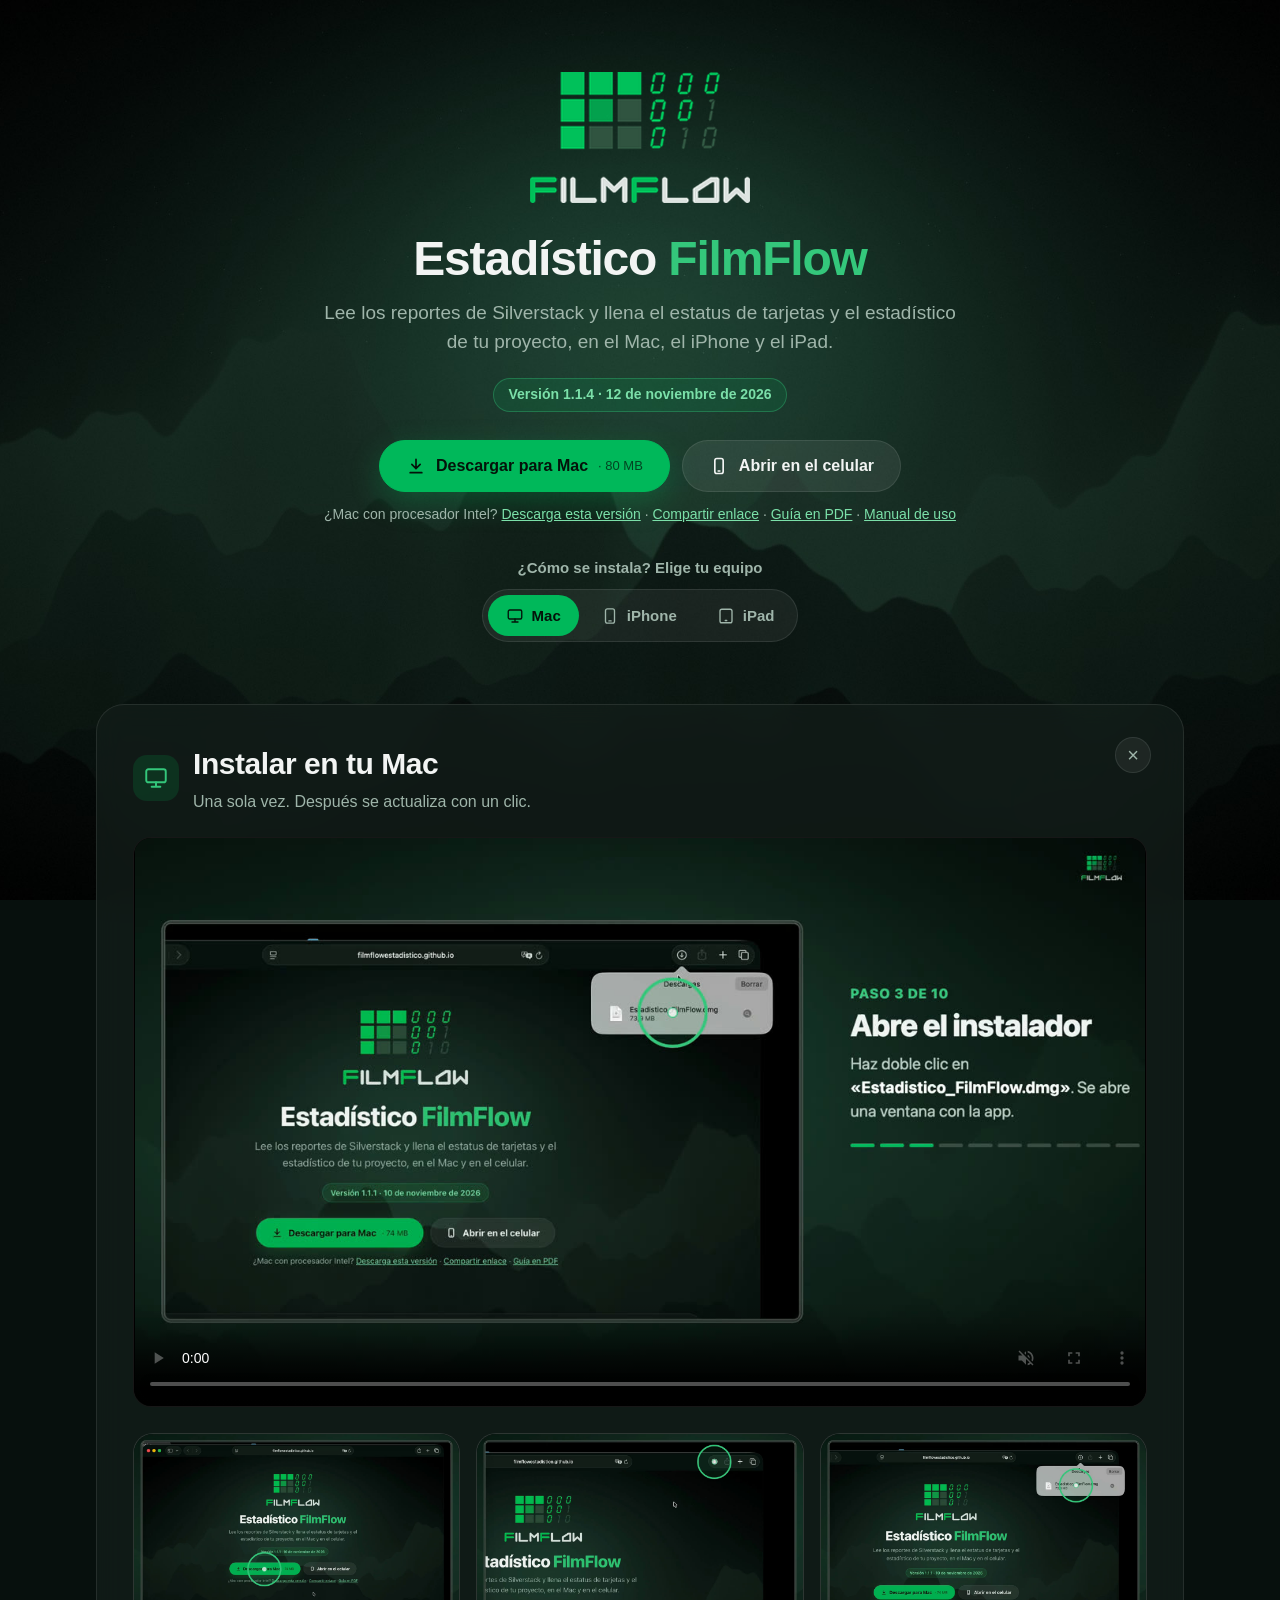
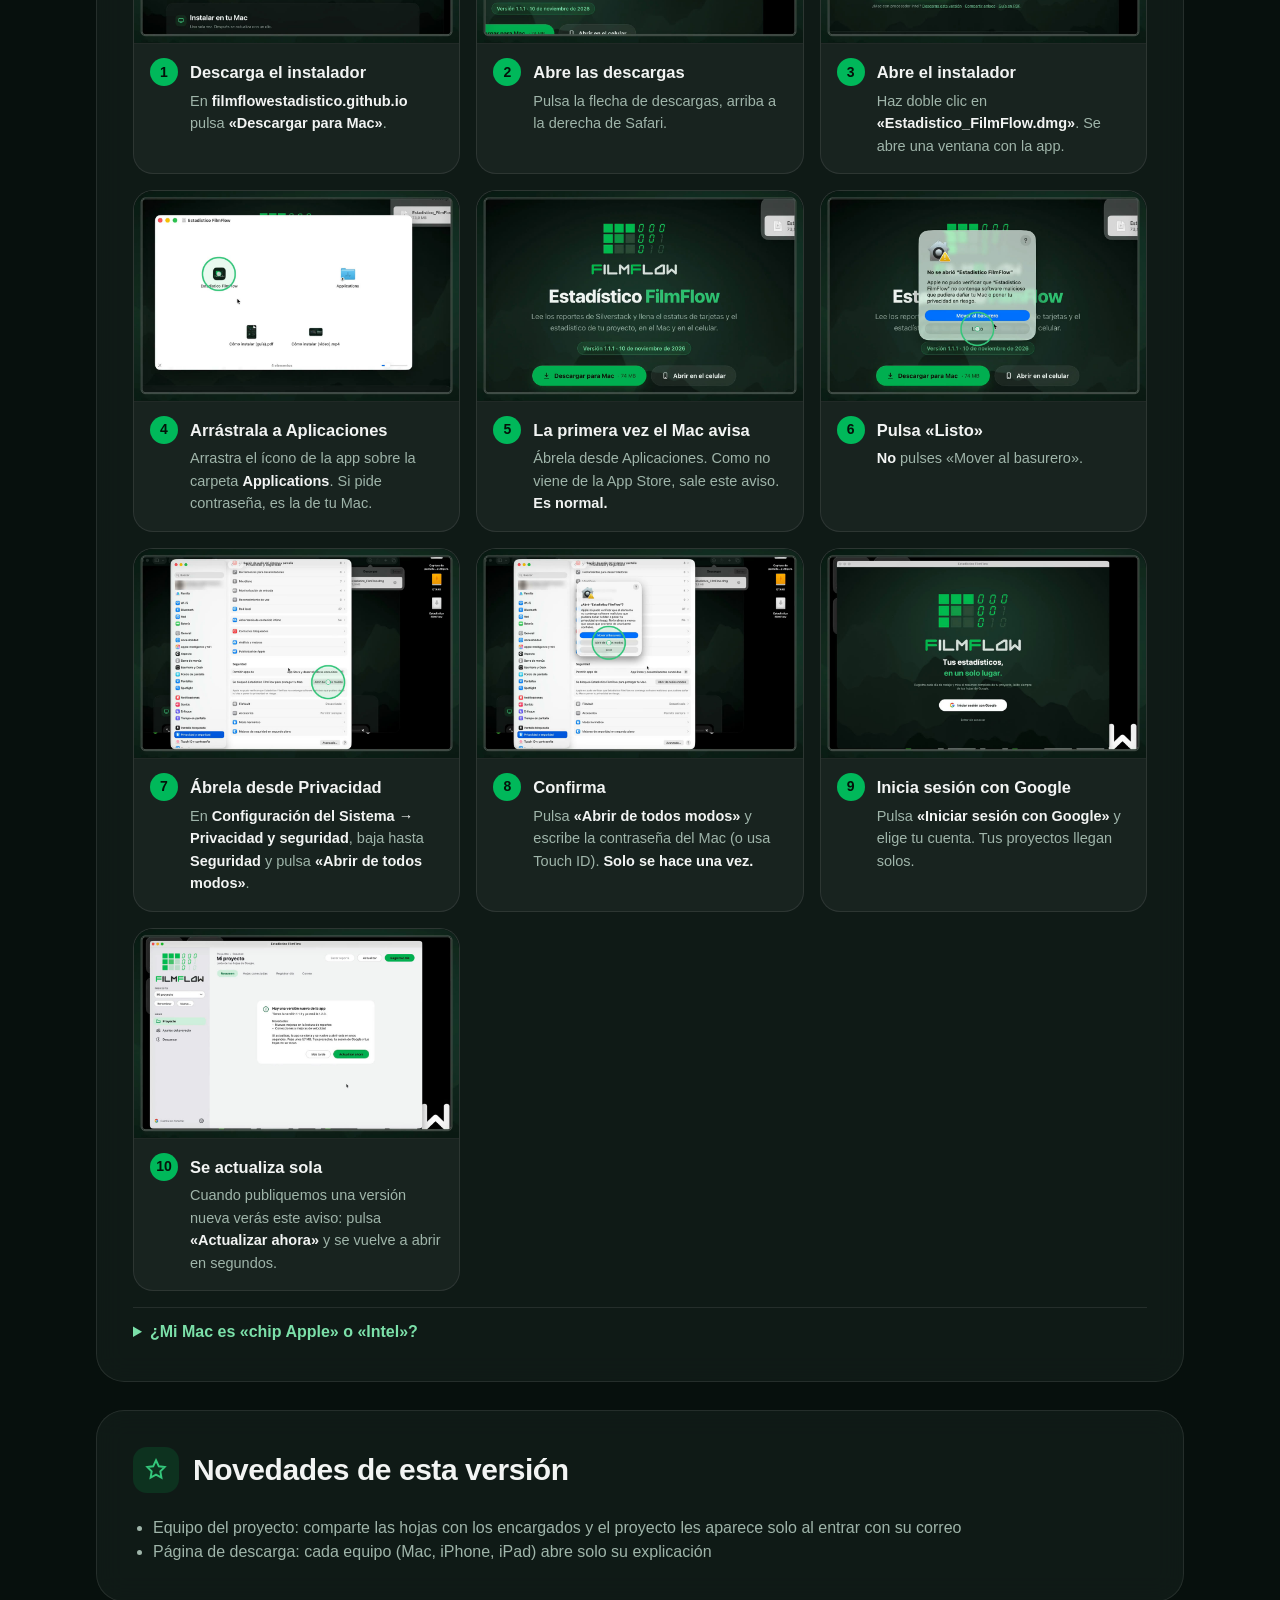
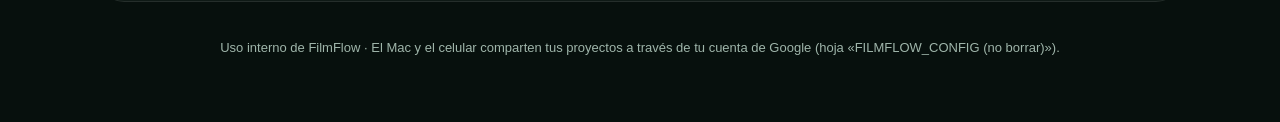
==== commit 3d404b22: "Versión 1.1.4" ====
--- a/index.html
+++ b/index.html
@@ -33,9 +33,21 @@
   .btn .peso{font-weight:500;opacity:.7;font-size:13px}
   .mini{font-size:14px;color:var(--texto2);margin-top:12px}
   .mini a{color:#7BE0A9}
-  nav.ir{display:flex;flex-wrap:wrap;justify-content:center;gap:8px;margin:6px 0 4px}
-  nav.ir a{color:var(--texto2);text-decoration:none;border:1px solid var(--borde);border-radius:999px;padding:6px 14px;font-size:14px;background:rgba(255,255,255,.04)}
-  nav.ir a:hover{color:#fff;background:rgba(255,255,255,.09)}
+  .elige{margin:30px 0 10px;color:var(--texto2);font-size:15px;font-weight:600}
+  nav.ir{display:inline-flex;gap:4px;padding:5px;border-radius:999px;background:rgba(255,255,255,.06);border:1px solid var(--borde);max-width:100%}
+  nav.ir a{display:inline-flex;align-items:center;gap:8px;color:var(--texto2);text-decoration:none;border-radius:999px;padding:9px 18px;font-size:15px;font-weight:650;
+           transition:background .15s,color .15s;white-space:nowrap}
+  nav.ir a svg{width:18px;height:18px}
+  nav.ir a:hover{color:#fff;background:rgba(255,255,255,.08)}
+  nav.ir a[aria-selected="true"]{background:var(--verde);color:#04130A}
+  @media (max-width:380px){nav.ir a{padding:9px 12px;font-size:14px}nav.ir a svg{display:none}}
+  .js section.equipo{display:none}
+  .js section.equipo.abierto{display:block;animation:aparecer .28s ease-out}
+  @keyframes aparecer{from{opacity:0;transform:translateY(8px)}to{opacity:1;transform:none}}
+  .cerrar{float:right;margin:-4px -4px 0 12px;width:36px;height:36px;border-radius:50%;border:1px solid var(--borde);background:rgba(255,255,255,.06);
+          color:var(--texto2);font-size:20px;line-height:1;cursor:pointer;display:none}
+  .js .cerrar{display:block}
+  .cerrar:hover{color:#fff;background:rgba(255,255,255,.12)}
   section.bloque{background:var(--tarjeta);border:1px solid var(--borde);border-radius:28px;padding:clamp(20px,4vw,36px);margin-top:28px;
                   -webkit-backdrop-filter:blur(14px);backdrop-filter:blur(14px)}
   .cab{display:flex;align-items:center;gap:14px;flex-wrap:wrap;margin-bottom:22px}
@@ -67,6 +79,7 @@
 </style>
 </head>
 <body>
+<script>document.documentElement.classList.add("js")</script>
 <main>
   <header class="hero">
     <img class="logo" src="app/assets/logo_filmflow_grande.png" alt="FilmFlow">
@@ -82,22 +95,26 @@
     <p class="mini"><span id="intel">¿Mac con procesador Intel? <a id="mac-intel" href="https://github.com/FilmFlowEstadistico/filmflowestadistico.github.io/releases/latest/download/Estadistico_FilmFlow_Intel.dmg" title="Bajar el instalador para Mac con procesador Intel (Mac de 2020 o antes).">Descarga esta versión</a> · </span><a href="#" id="compartir" title="Mandar este enlace a otro data manager (WhatsApp, correo…).">Compartir enlace</a>
       · <a href="guia/guia_completa.pdf" target="_blank" title="Abrir la guía de instalación con capturas reales en PDF (para imprimir o enviar).">Guía en PDF</a>
       · <a href="guia/manual.pdf" target="_blank" title="Abrir el manual de uso de la app (pantalla por pantalla) en PDF.">Manual de uso</a></p>
-    <nav class="ir"><a href="#instalar-mac" title="Ir a los pasos del Mac">Mac</a><a href="#instalar-celular" title="Ir a los pasos del iPhone">iPhone</a><a href="#instalar-ipad" title="Ir a los pasos del iPad">iPad</a></nav>
+    <p class="elige">¿Cómo se instala? Elige tu equipo</p>
+    <nav class="ir" role="tablist" aria-label="Elige tu equipo"><a href="#instalar-mac" id="tab-mac" role="tab" aria-selected="false" aria-controls="instalar-mac" title="Ver cómo se instala en el Mac"><svg viewBox="0 0 24 24" fill="none" stroke="currentColor" stroke-width="1.8" stroke-linecap="round"><rect x="3" y="4" width="18" height="12" rx="2"/><path d="M8 20h8M12 16v4"/></svg>Mac</a><a href="#instalar-celular" id="tab-celular" role="tab" aria-selected="false" aria-controls="instalar-celular" title="Ver cómo se usa en el iPhone"><svg viewBox="0 0 24 24" fill="none" stroke="currentColor" stroke-width="1.8" stroke-linecap="round"><rect x="6" y="2.5" width="12" height="19" rx="2.5"/><path d="M10.5 18.5h3"/></svg>iPhone</a><a href="#instalar-ipad" id="tab-ipad" role="tab" aria-selected="false" aria-controls="instalar-ipad" title="Ver cómo se usa en el iPad"><svg viewBox="0 0 24 24" fill="none" stroke="currentColor" stroke-width="1.8" stroke-linecap="round"><rect x="4" y="3" width="16" height="18" rx="2.5"/><path d="M11 18h2"/></svg>iPad</a></nav>
   </header>
 
-  <section class="bloque" id="instalar-mac">
+  <section class="bloque equipo" id="instalar-mac" role="tabpanel" aria-labelledby="tab-mac">
+    <button class="cerrar" type="button" data-cerrar title="Cerrar esta explicación" aria-label="Cerrar">×</button>
     <div class="cab"><div class="ico"><svg viewBox="0 0 24 24" fill="none" stroke="currentColor" stroke-width="1.8" stroke-linecap="round"><rect x="3" y="4" width="18" height="12" rx="2"/><path d="M8 20h8M12 16v4"/></svg></div><div><h2>Instalar en tu Mac</h2><p>Una sola vez. Después se actualiza con un clic.</p></div></div>
     <video class="video" src="guia/mac.mp4" poster="guia/mac.jpg" controls playsinline muted preload="none" title="Video: Instalar en tu Mac"></video>
     <ol class="pasos mac"><li class="paso"><div class="foto"><img loading="lazy" src="guia/img/mac_1.jpg" alt="Paso 1: Descarga el instalador"></div><div class="txt"><span class="num">1</span><div><h3>Descarga el instalador</h3><p>En <b>filmflowestadistico.github.io</b> pulsa <b>«Descargar para Mac»</b>.</p></div></div></li><li class="paso"><div class="foto"><img loading="lazy" src="guia/img/mac_2.jpg" alt="Paso 2: Abre las descargas"></div><div class="txt"><span class="num">2</span><div><h3>Abre las descargas</h3><p>Pulsa la flecha de descargas, arriba a la derecha de Safari.</p></div></div></li><li class="paso"><div class="foto"><img loading="lazy" src="guia/img/mac_3.jpg" alt="Paso 3: Abre el instalador"></div><div class="txt"><span class="num">3</span><div><h3>Abre el instalador</h3><p>Haz doble clic en <b>«Estadistico_FilmFlow.dmg»</b>. Se abre una ventana con la app.</p></div></div></li><li class="paso"><div class="foto"><img loading="lazy" src="guia/img/mac_4.jpg" alt="Paso 4: Arrástrala a Aplicaciones"></div><div class="txt"><span class="num">4</span><div><h3>Arrástrala a Aplicaciones</h3><p>Arrastra el ícono de la app sobre la carpeta <b>Applications</b>. Si pide contraseña, es la de tu Mac.</p></div></div></li><li class="paso"><div class="foto"><img loading="lazy" src="guia/img/mac_5.jpg" alt="Paso 5: La primera vez el Mac avisa"></div><div class="txt"><span class="num">5</span><div><h3>La primera vez el Mac avisa</h3><p>Ábrela desde Aplicaciones. Como no viene de la App Store, sale este aviso. <b>Es normal.</b></p></div></div></li><li class="paso"><div class="foto"><img loading="lazy" src="guia/img/mac_6.jpg" alt="Paso 6: Pulsa «Listo»"></div><div class="txt"><span class="num">6</span><div><h3>Pulsa «Listo»</h3><p><b>No</b> pulses «Mover al basurero».</p></div></div></li><li class="paso"><div class="foto"><img loading="lazy" src="guia/img/mac_7.jpg" alt="Paso 7: Ábrela desde Privacidad"></div><div class="txt"><span class="num">7</span><div><h3>Ábrela desde Privacidad</h3><p>En <b>Configuración del Sistema → Privacidad y seguridad</b>, baja hasta <b>Seguridad</b> y pulsa <b>«Abrir de todos modos»</b>.</p></div></div></li><li class="paso"><div class="foto"><img loading="lazy" src="guia/img/mac_8.jpg" alt="Paso 8: Confirma"></div><div class="txt"><span class="num">8</span><div><h3>Confirma</h3><p>Pulsa <b>«Abrir de todos modos»</b> y escribe la contraseña del Mac (o usa Touch ID). <b>Solo se hace una vez.</b></p></div></div></li><li class="paso"><div class="foto"><img loading="lazy" src="guia/img/mac_9.jpg" alt="Paso 9: Inicia sesión con Google"></div><div class="txt"><span class="num">9</span><div><h3>Inicia sesión con Google</h3><p>Pulsa <b>«Iniciar sesión con Google»</b> y elige tu cuenta. Tus proyectos llegan solos.</p></div></div></li><li class="paso"><div class="foto"><img loading="lazy" src="guia/img/mac_10.jpg" alt="Paso 10: Se actualiza sola"></div><div class="txt"><span class="num">10</span><div><h3>Se actualiza sola</h3><p>Cuando publiquemos una versión nueva verás este aviso: pulsa <b>«Actualizar ahora»</b> y se vuelve a abrir en segundos.</p></div></div></li></ol><details><summary>¿Mi Mac es «chip Apple» o «Intel»?</summary><p class="nota">Menú  → <b>Acerca de este Mac</b>. Si dice <b>Chip: Apple M…</b> usa el botón verde. Si dice <b>Procesador: Intel</b> usa «Mac con procesador Intel».</p></details>
   </section>
 
-  <section class="bloque" id="instalar-celular">
+  <section class="bloque equipo" id="instalar-celular" role="tabpanel" aria-labelledby="tab-celular">
+    <button class="cerrar" type="button" data-cerrar title="Cerrar esta explicación" aria-label="Cerrar">×</button>
     <div class="cab"><div class="ico"><svg viewBox="0 0 24 24" fill="none" stroke="currentColor" stroke-width="1.8" stroke-linecap="round"><rect x="6" y="2.5" width="12" height="19" rx="2.5"/><path d="M10.5 18.5h3"/></svg></div><div><h2>Usar en tu iPhone</h2><p>No se descarga de ninguna tienda: queda como una app en tu pantalla y se actualiza sola.</p></div></div>
     <video class="video" src="guia/celular.mp4" poster="guia/celular.jpg" controls playsinline muted preload="none" title="Video: Usar en tu iPhone"></video>
     <ol class="pasos celular"><li class="paso"><div class="foto"><img loading="lazy" src="guia/img/celular_1.jpg" alt="Paso 1: Abre la página en Safari"></div><div class="txt"><span class="num">1</span><div><h3>Abre la página en Safari</h3><p>Entra a <b>filmflowestadistico.github.io</b> en <b>Safari</b> y toca <b>«Abrir en el celular»</b>.</p></div></div></li><li class="paso"><div class="foto"><img loading="lazy" src="guia/img/celular_2.jpg" alt="Paso 2: Abre el menú de Safari"></div><div class="txt"><span class="num">2</span><div><h3>Abre el menú de Safari</h3><p>Toca el botón <b>⋯</b> de abajo a la derecha.</p></div></div></li><li class="paso"><div class="foto"><img loading="lazy" src="guia/img/celular_3.jpg" alt="Paso 3: Toca «Compartir»"></div><div class="txt"><span class="num">3</span><div><h3>Toca «Compartir»</h3><p>Es la primera opción del menú.</p></div></div></li><li class="paso"><div class="foto"><img loading="lazy" src="guia/img/celular_4.jpg" alt="Paso 4: Toca «Ver más»"></div><div class="txt"><span class="num">4</span><div><h3>Toca «Ver más»</h3><p>Así aparecen todas las opciones.</p></div></div></li><li class="paso"><div class="foto"><img loading="lazy" src="guia/img/celular_5.jpg" alt="Paso 5: Toca «Agregar a Inicio»"></div><div class="txt"><span class="num">5</span><div><h3>Toca «Agregar a Inicio»</h3><p>Deja activado <b>«Abrir como app web»</b>.</p></div></div></li><li class="paso"><div class="foto"><img loading="lazy" src="guia/img/celular_6.jpg" alt="Paso 6: Toca «Agregar»"></div><div class="txt"><span class="num">6</span><div><h3>Toca «Agregar»</h3><p>El ícono de FilmFlow queda en tu pantalla de inicio.</p></div></div></li><li class="paso"><div class="foto"><img loading="lazy" src="guia/img/celular_7.jpg" alt="Paso 7: Ábrela desde el ícono"></div><div class="txt"><span class="num">7</span><div><h3>Ábrela desde el ícono</h3><p>Se abre como una app más, sin la barra de Safari.</p></div></div></li><li class="paso"><div class="foto"><img loading="lazy" src="guia/img/celular_8.jpg" alt="Paso 8: Inicia sesión con Google"></div><div class="txt"><span class="num">8</span><div><h3>Inicia sesión con Google</h3><p>Elige tu cuenta. Si Google avisa que no verificó la app: <b>«Configuración avanzada» → «Ir a…»</b>.</p></div></div></li><li class="paso"><div class="foto"><img loading="lazy" src="guia/img/celular_9.jpg" alt="Paso 9: ¡Lista para usar!"></div><div class="txt"><span class="num">9</span><div><h3>¡Lista para usar!</h3><p>Resumen, Registrar día, Hojas y Correo, con los mismos proyectos que en el Mac.</p></div></div></li></ol><p class="nota"><b>Android:</b> abre el enlace en <b>Chrome</b>, toca el menú <b>⋮</b> → <b>«Instalar app»</b> (o «Agregar a la pantalla principal») y ábrela desde su ícono.</p>
   </section>
 
-  <section class="bloque" id="instalar-ipad">
+  <section class="bloque equipo" id="instalar-ipad" role="tabpanel" aria-labelledby="tab-ipad">
+    <button class="cerrar" type="button" data-cerrar title="Cerrar esta explicación" aria-label="Cerrar">×</button>
     <div class="cab"><div class="ico"><svg viewBox="0 0 24 24" fill="none" stroke="currentColor" stroke-width="1.8" stroke-linecap="round"><rect x="4" y="3" width="16" height="18" rx="2.5"/><path d="M11 18h2"/></svg></div><div><h2>Usar en tu iPad</h2><p>Igual que en el iPhone; acostado, las secciones quedan a la izquierda.</p></div></div>
     <video class="video" src="guia/ipad.mp4" poster="guia/ipad.jpg" controls playsinline muted preload="none" title="Video: Usar en tu iPad"></video>
     <ol class="pasos ipad"><li class="paso"><div class="foto"><img loading="lazy" src="guia/img/ipad_1.jpg" alt="Paso 1: Abre la página en Safari"></div><div class="txt"><span class="num">1</span><div><h3>Abre la página en Safari</h3><p>Entra a <b>filmflowestadistico.github.io</b> y toca <b>«Abrir en el celular»</b>.</p></div></div></li><li class="paso"><div class="foto"><img loading="lazy" src="guia/img/ipad_2.jpg" alt="Paso 2: Toca Compartir"></div><div class="txt"><span class="num">2</span><div><h3>Toca Compartir</h3><p>Es el cuadrito con la flecha, arriba a la derecha.</p></div></div></li><li class="paso"><div class="foto"><img loading="lazy" src="guia/img/ipad_3.jpg" alt="Paso 3: Toca «Ver más»"></div><div class="txt"><span class="num">3</span><div><h3>Toca «Ver más»</h3><p>Así aparecen todas las opciones.</p></div></div></li><li class="paso"><div class="foto"><img loading="lazy" src="guia/img/ipad_4.jpg" alt="Paso 4: Toca «Agregar a Inicio»"></div><div class="txt"><span class="num">4</span><div><h3>Toca «Agregar a Inicio»</h3><p>Deja activado <b>«Abrir como app web»</b>.</p></div></div></li><li class="paso"><div class="foto"><img loading="lazy" src="guia/img/ipad_5.jpg" alt="Paso 5: Toca «Agregar»"></div><div class="txt"><span class="num">5</span><div><h3>Toca «Agregar»</h3><p>El ícono de FilmFlow queda en tu pantalla de inicio.</p></div></div></li><li class="paso"><div class="foto"><img loading="lazy" src="guia/img/ipad_6.jpg" alt="Paso 6: Ábrela desde el ícono"></div><div class="txt"><span class="num">6</span><div><h3>Ábrela desde el ícono</h3><p>Inicia sesión con tu cuenta de Google y tus proyectos llegan solos.</p></div></div></li><li class="paso"><div class="foto"><img loading="lazy" src="guia/img/ipad_7.jpg" alt="Paso 7: En horizontal, más espacio"></div><div class="txt"><span class="num">7</span><div><h3>En horizontal, más espacio</h3><p>Las secciones pasan a una columna a la izquierda y las cifras usan todo el ancho.</p></div></div></li></ol>
@@ -129,6 +146,29 @@
     try { if (navigator.share) { await navigator.share({ title: "Estadístico FilmFlow", text: "Instala la app Estadístico FilmFlow:", url }); return; } } catch (e) { if (e.name === "AbortError") return; }
     try { await navigator.clipboard.writeText(url); toast("Enlace copiado"); } catch (e) { toast(url); }
   };
+  // Cada equipo tiene su explicación: se abre SOLO la del botón tocado (al entrar, la del equipo que estás usando)
+  const equipos = ["mac", "celular", "ipad"];
+  function abrir(eq, mover, marcar = true) {
+    equipos.forEach((e) => {
+      const sec = document.getElementById("instalar-" + e), tab = document.getElementById("tab-" + e), si = e === eq;
+      sec.classList.toggle("abierto", si); tab.setAttribute("aria-selected", si ? "true" : "false");
+      if (!si) sec.querySelectorAll("video").forEach((v) => v.pause());
+    });
+    // (al entrar no se marca en la dirección: el navegador bajaría solo hasta esa parte al terminar de cargar)
+    if (marcar) try { history.replaceState(null, "", eq ? "#instalar-" + eq : location.pathname); } catch (e) {}
+    if (eq && mover) document.getElementById("instalar-" + eq).scrollIntoView({ behavior: "smooth", block: "start" });
+  }
+  equipos.forEach((e) => document.getElementById("tab-" + e).addEventListener("click", (ev) => {
+    ev.preventDefault();
+    const ya = document.getElementById("tab-" + e).getAttribute("aria-selected") === "true";
+    abrir(ya ? null : e, !ya);                                  // tocar otra vez el mismo botón la cierra
+  }));
+  document.querySelectorAll("[data-cerrar]").forEach((b) => b.addEventListener("click", () => {
+    abrir(null, false); document.querySelector("nav.ir").scrollIntoView({ behavior: "smooth", block: "center" });
+  }));
+  const ua = navigator.userAgent, ipad = /iPad/.test(ua) || (/Macintosh/.test(ua) && navigator.maxTouchPoints > 1);
+  const pedido = (location.hash.match(/^#instalar-(mac|celular|ipad)$/) || [])[1];
+  abrir(pedido || (ipad ? "ipad" : /iPhone|iPod|Android/.test(ua) ? "celular" : "mac"), !!pedido, false);
   const io = new IntersectionObserver((es) => es.forEach((e) => { const v = e.target; if (e.isIntersecting) v.play().catch(() => {}); else v.pause(); }), { threshold: .5 });
   document.querySelectorAll("video").forEach((v) => { v.loop = true; io.observe(v); });
 </script>
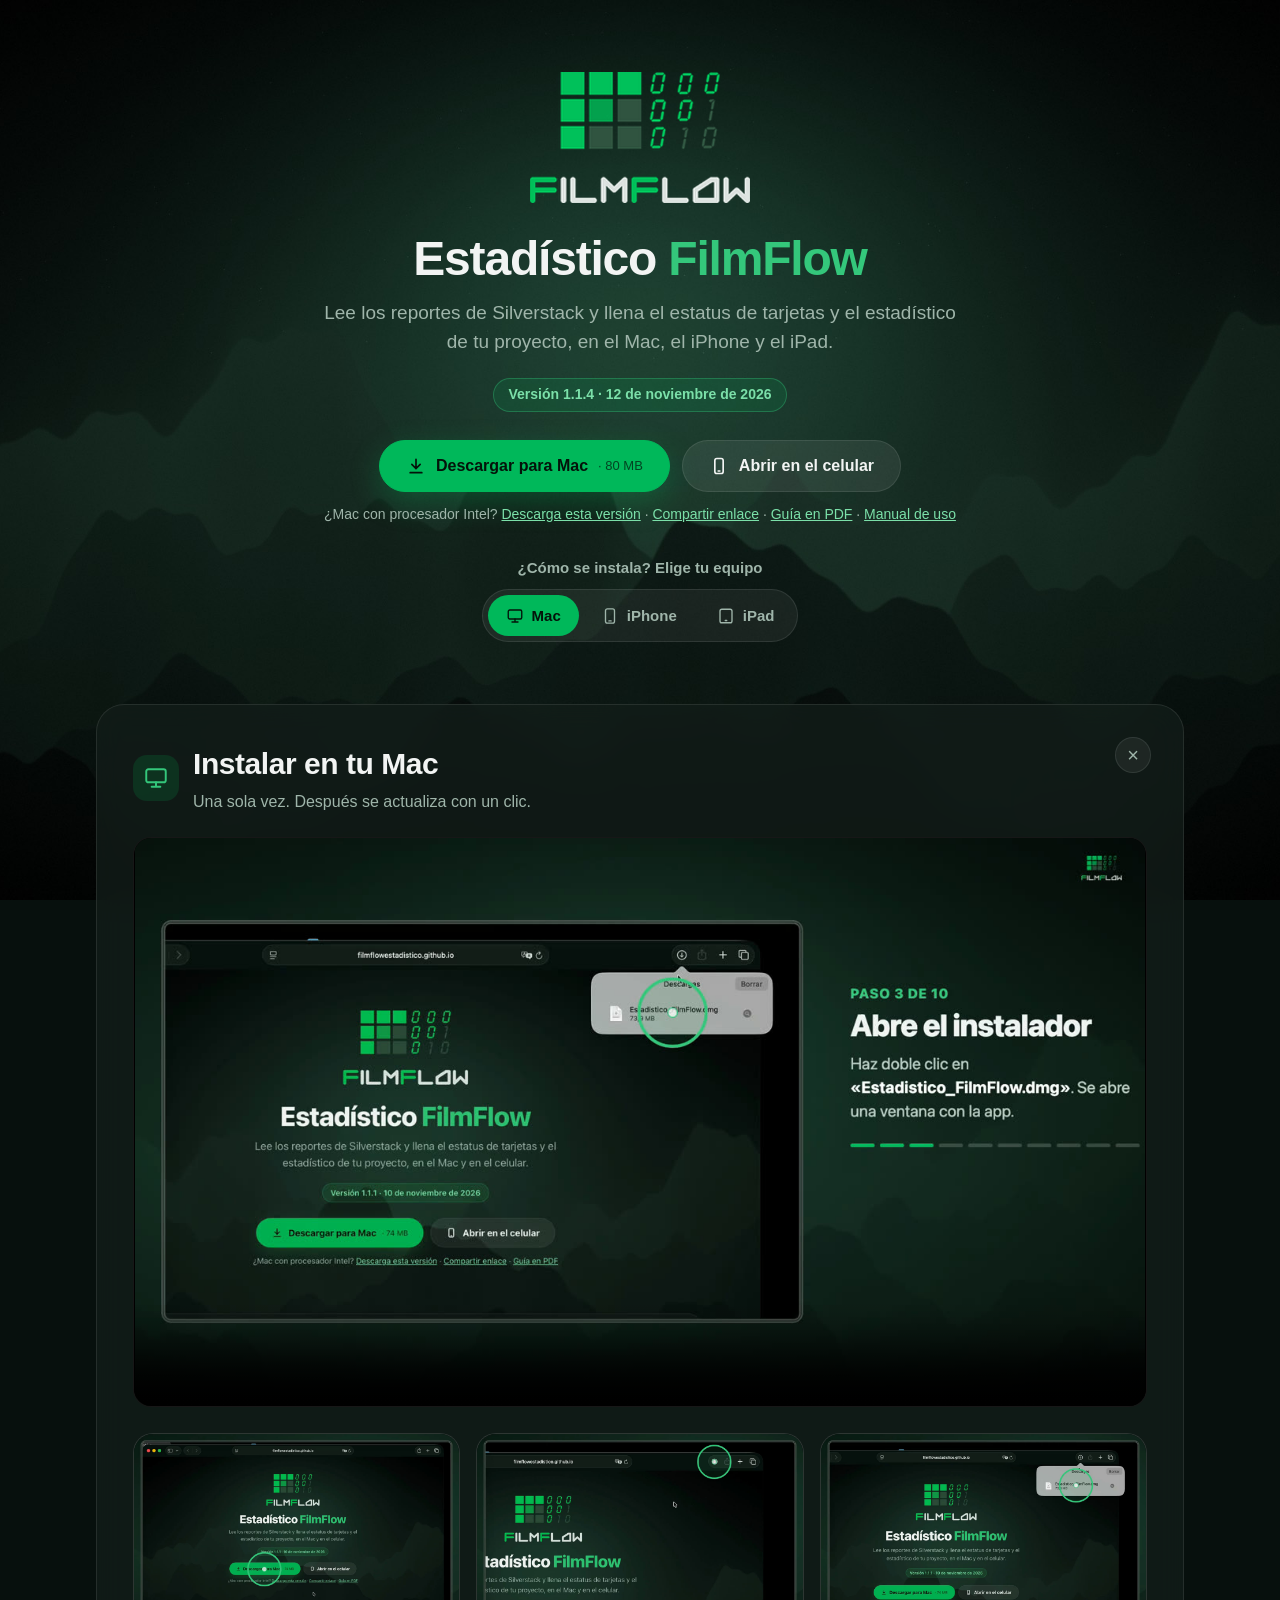
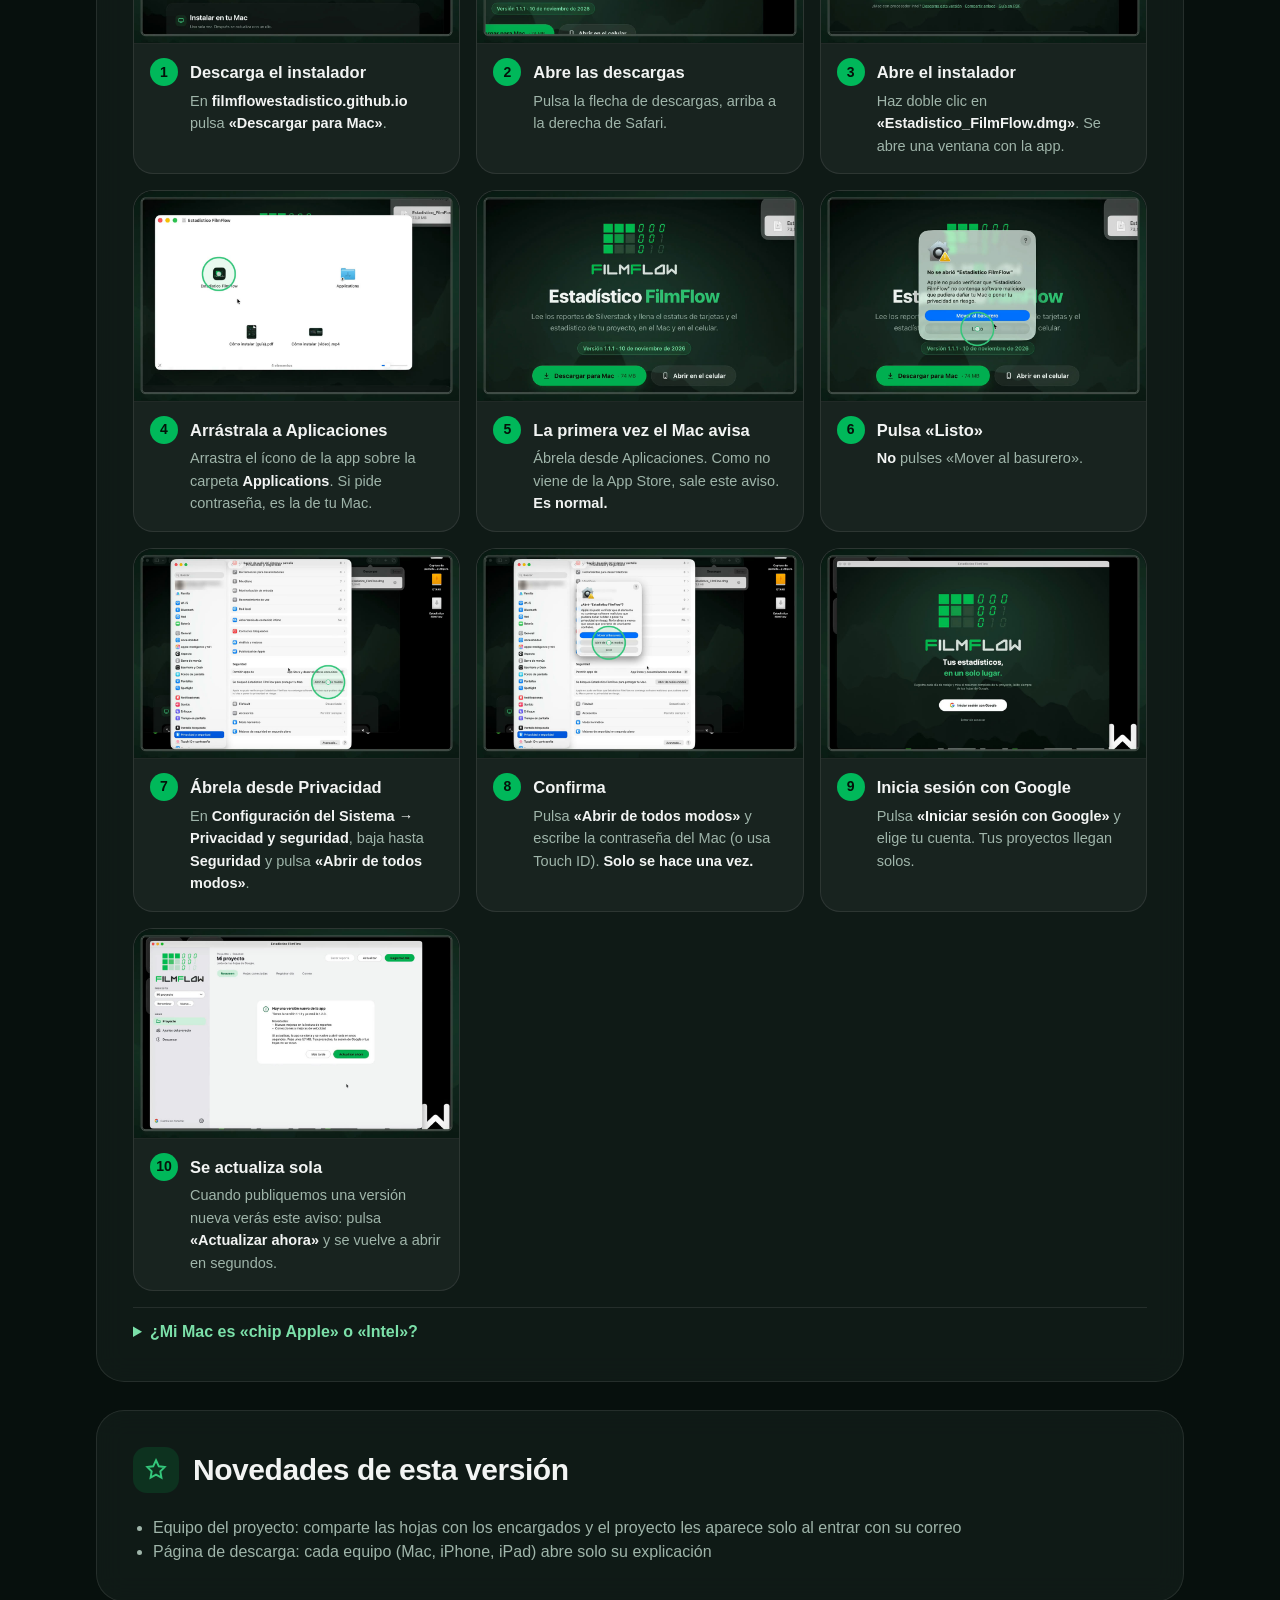
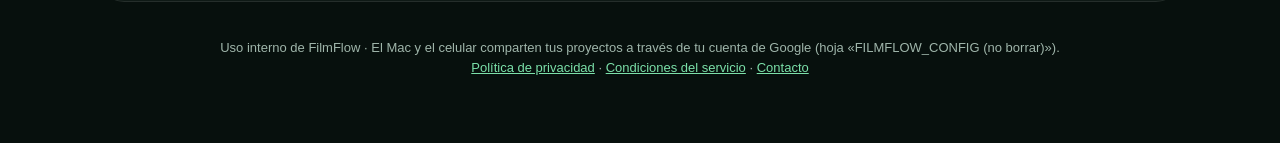
==== commit 4ef0d7cc: "Versión 1.1.4" ====
--- a/index.html
+++ b/index.html
@@ -124,7 +124,8 @@
       <div><h2>Novedades de esta versión</h2></div></div>
     <ul id="lista-novedades"></ul>
   </section>
-  <footer>Uso interno de FilmFlow · El Mac y el celular comparten tus proyectos a través de tu cuenta de Google (hoja «FILMFLOW_CONFIG (no borrar)»).</footer>
+  <footer>Uso interno de FilmFlow · El Mac y el celular comparten tus proyectos a través de tu cuenta de Google (hoja «FILMFLOW_CONFIG (no borrar)»).<br>
+    <a href="privacidad.html" style="color:#7BE0A9">Política de privacidad</a> · <a href="terminos.html" style="color:#7BE0A9">Condiciones del servicio</a> · <a href="mailto:datacol@filmflowtv.com" style="color:#7BE0A9">Contacto</a></footer>
 </main>
 <div id="toast"></div>
 <script>
